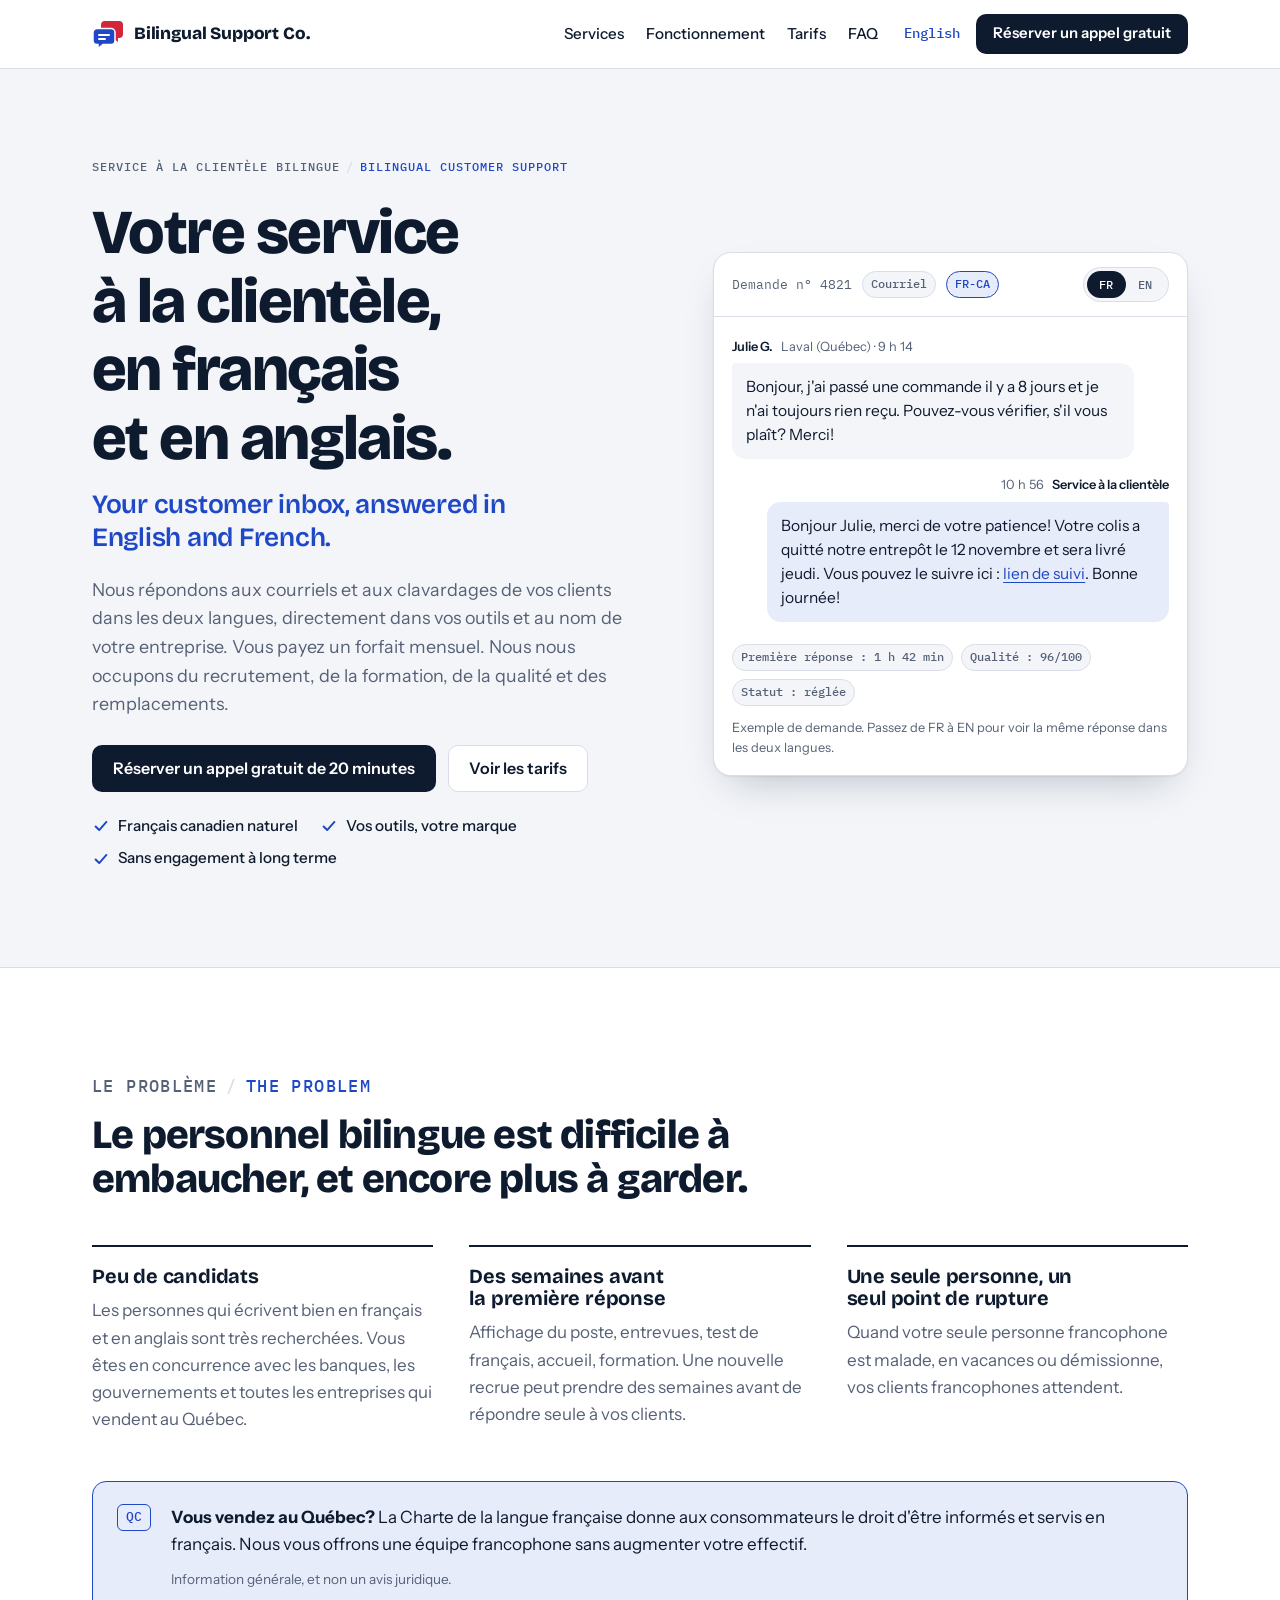
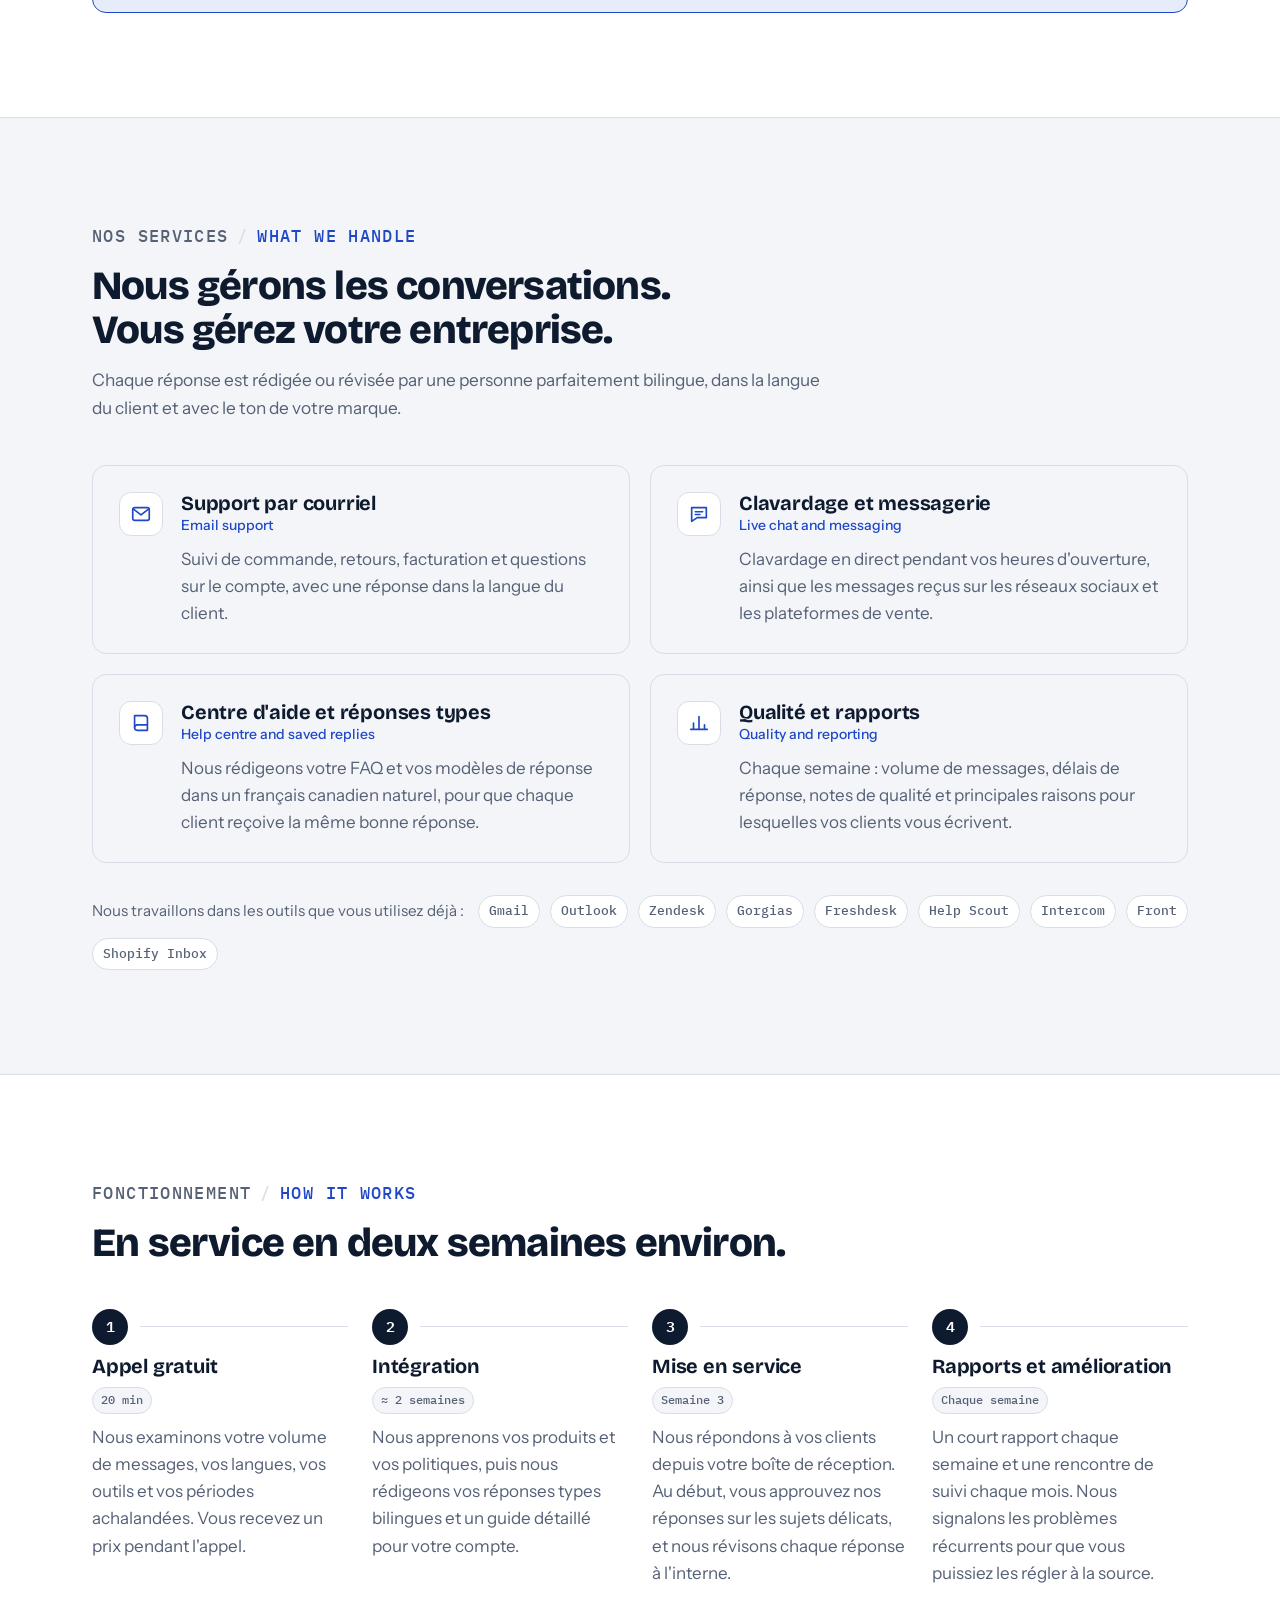
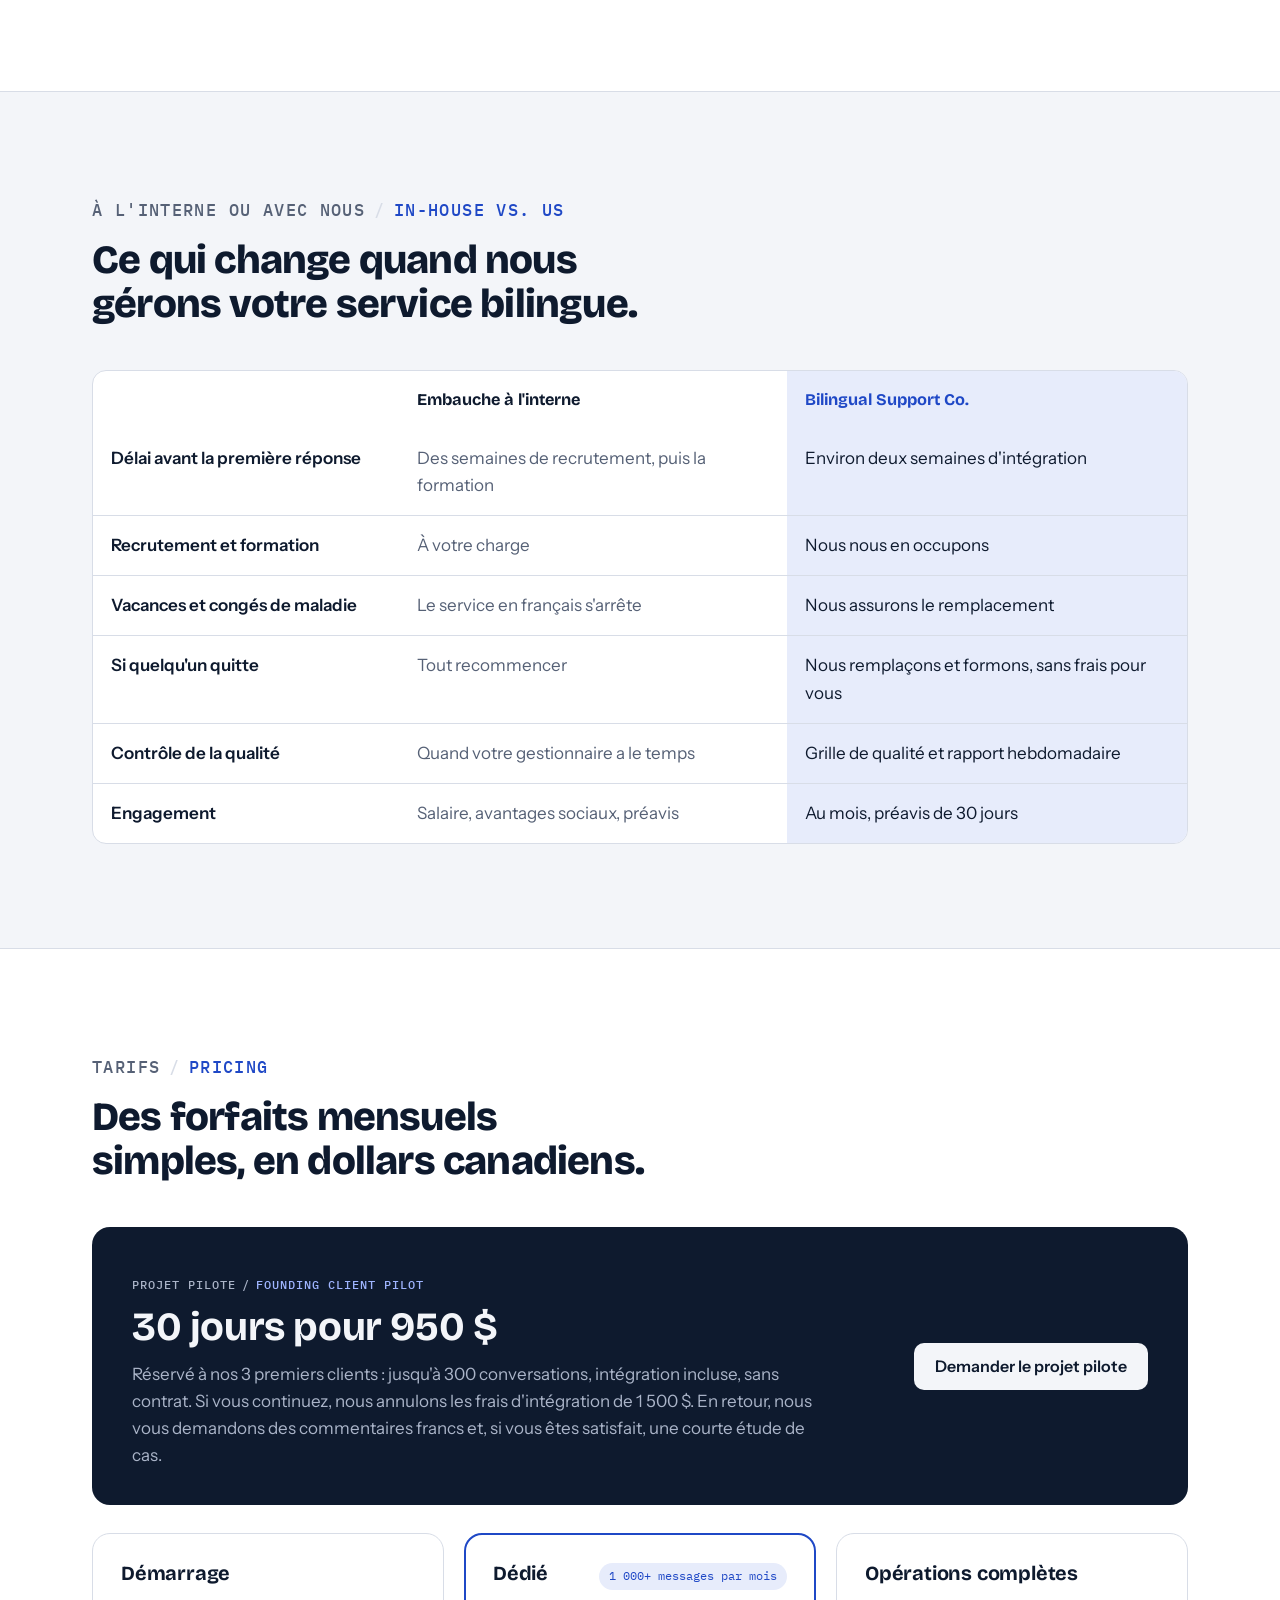
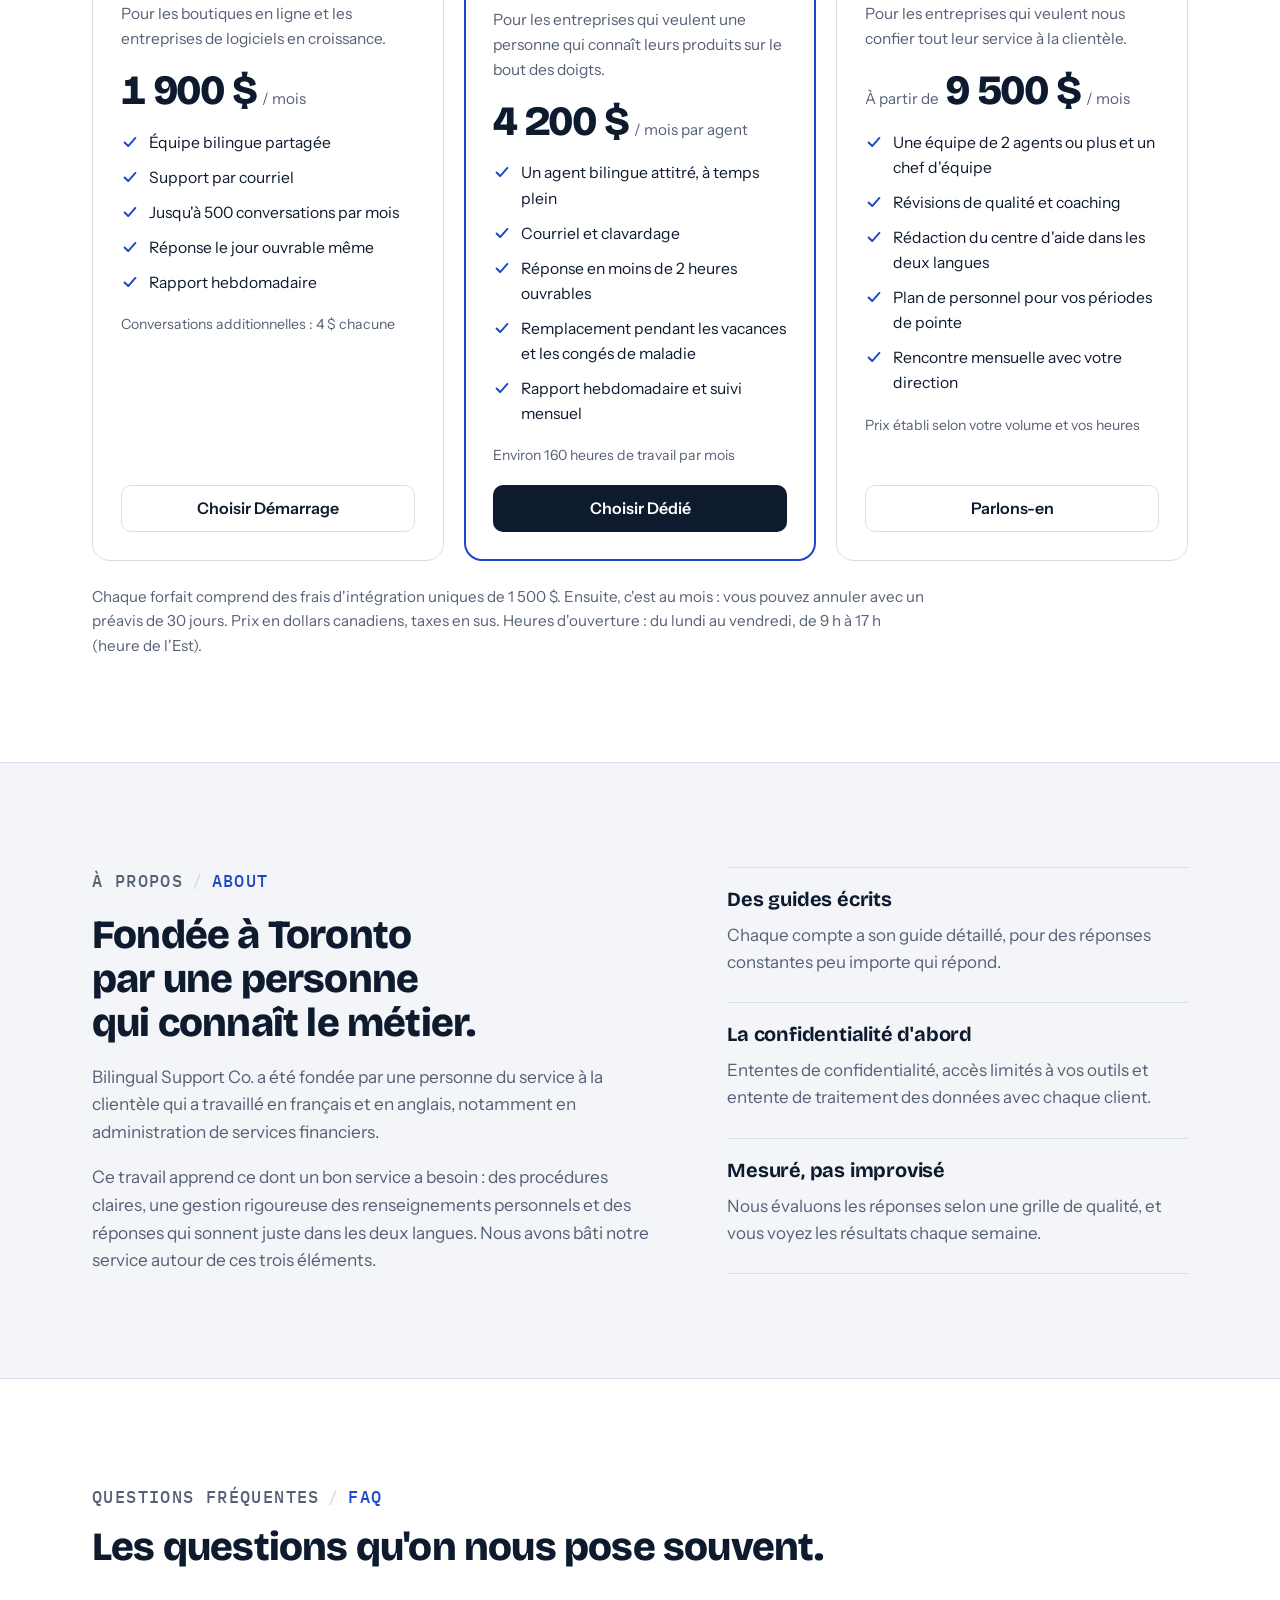
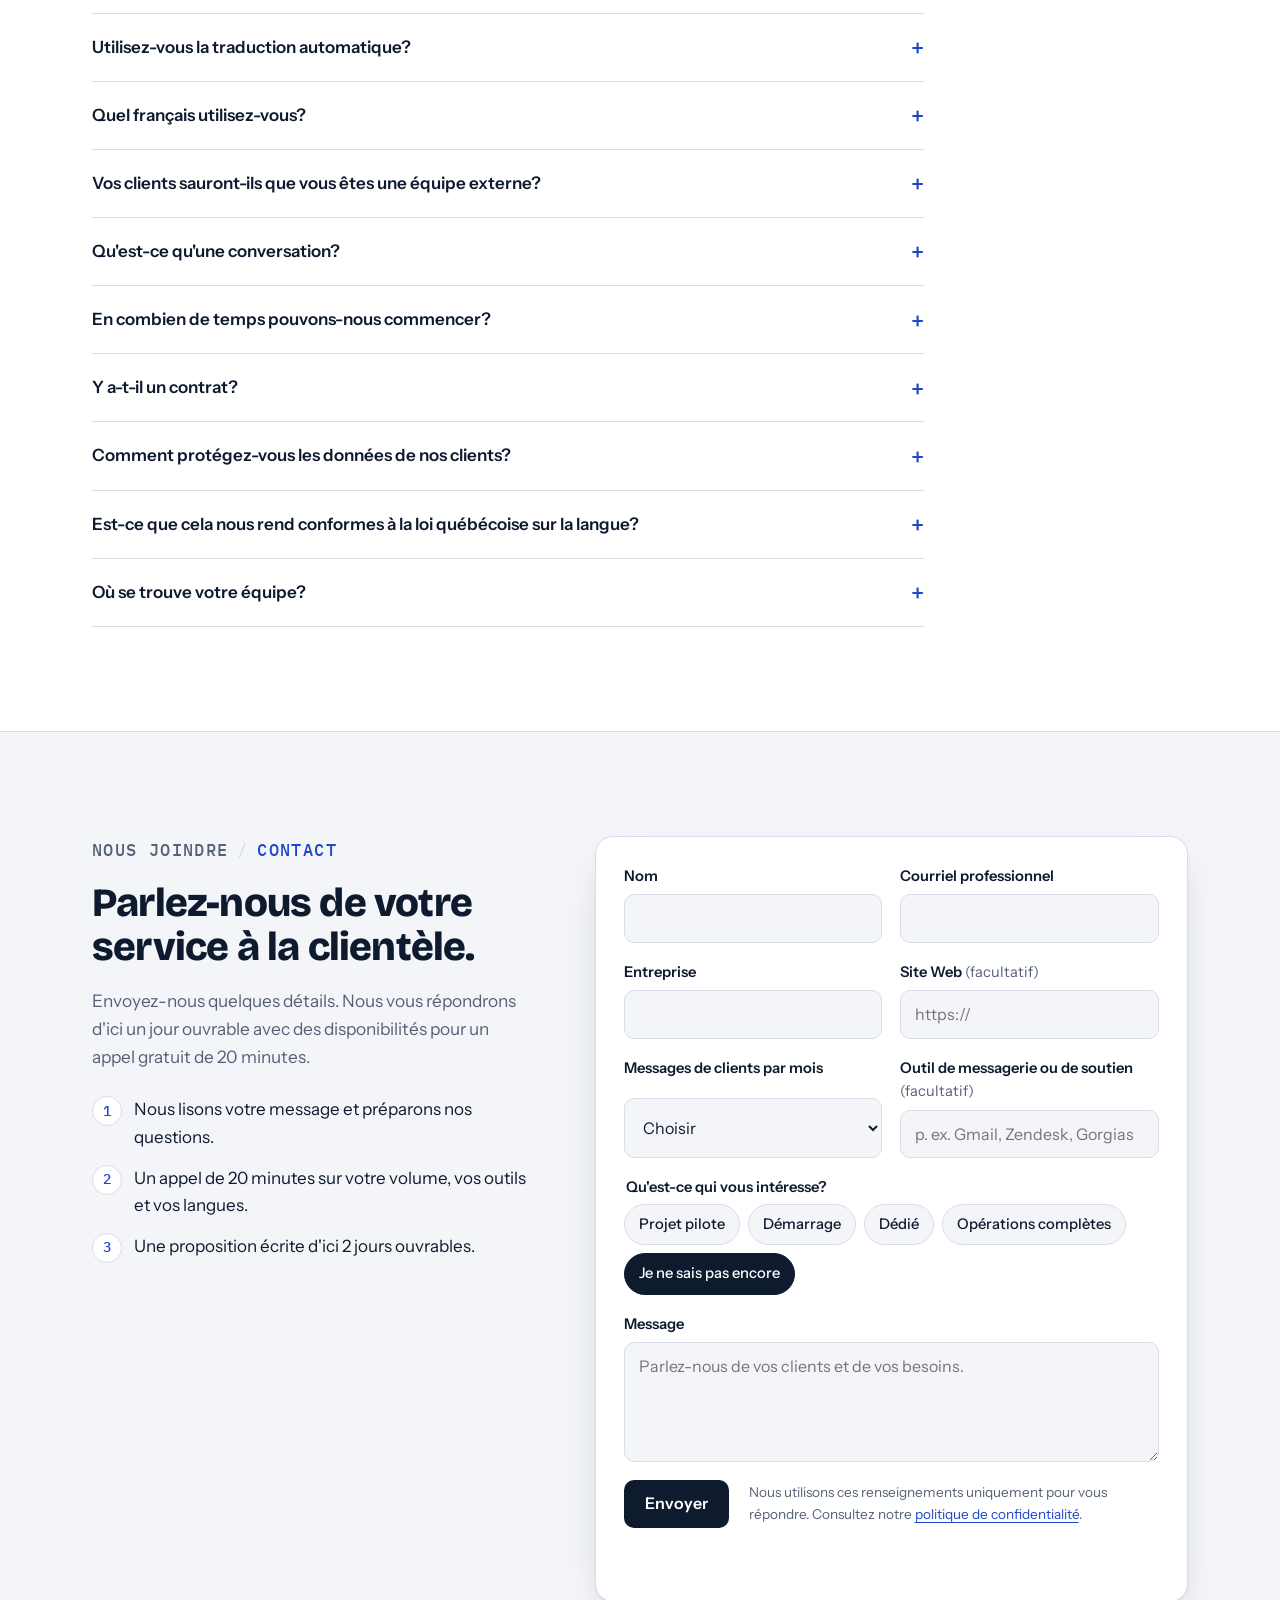
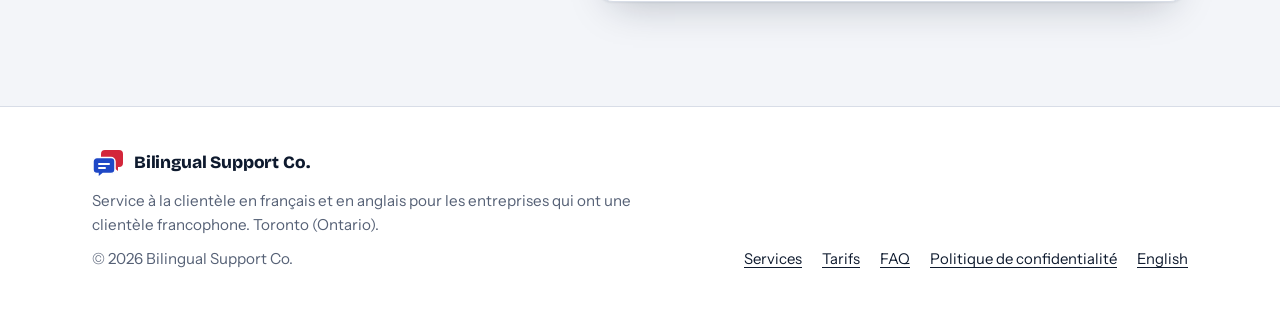
==== fr/index.html @ 99cd38bb "Add bilingual website for Bilingual Support Co. English and French (Canadian) home pages, privacy pa" ====
<!DOCTYPE html>
<html lang="fr-CA">
<head>
<meta charset="utf-8">
<title>Bilingual Support Co. | Service à la clientèle bilingue</title>
<meta name="viewport" content="width=device-width, initial-scale=1, viewport-fit=cover">
<meta name="claude:viewport-fit-sides" content="cover">
<meta name="description" content="Service à la clientèle en français et en anglais pour les entreprises qui ont une clientèle francophone. Nous répondons à vos courriels et à vos clavardages dans les deux langues, pour un forfait mensuel. Établis à Toronto.">
<meta property="og:type" content="website">
<meta property="og:title" content="Bilingual Support Co.">
<meta property="og:description" content="Votre service à la clientèle, en français et en anglais. Un forfait mensuel. Aucun recrutement.">
<meta property="og:locale" content="fr_CA">
<meta property="og:locale:alternate" content="en_CA">
<meta name="theme-color" content="#0e1a2e">
<link rel="icon" href="../assets/favicon.svg" type="image/svg+xml">
<link rel="preconnect" href="https://fonts.googleapis.com">
<link rel="preconnect" href="https://fonts.gstatic.com" crossorigin>
<link rel="stylesheet" href="https://fonts.googleapis.com/css2?family=Bricolage+Grotesque:opsz,wght@12..96,600..800&family=IBM+Plex+Mono:wght@400;500;600&family=Instrument+Sans:wght@400..600&display=swap">
<link rel="stylesheet" href="../assets/styles.css">
</head>
<body>
<a class="skip" href="#main">Aller au contenu</a>

<header class="site-header">
  <div class="wrap">
    <a class="brand" href="index.html" aria-label="Bilingual Support Co., accueil">
      <svg viewBox="0 0 32 32" aria-hidden="true"><path class="mark-back" d="M13 3h14a4 4 0 0 1 4 4v9a4 4 0 0 1-4 4h-1v4l-5-4h-8a4 4 0 0 1-4-4V7a4 4 0 0 1 4-4z"/><path class="mark-front" stroke-width="1.5" d="M5 10.5h14a4 4 0 0 1 4 4v8a4 4 0 0 1-4 4h-8l-5 4v-4H5a4 4 0 0 1-4-4v-8a4 4 0 0 1 4-4z"/><path class="mark-line" fill="none" stroke-width="2" stroke-linecap="round" d="M7 17h10M7 21h6"/></svg>
      <span class="brand-text">Bilingual Support Co.</span>
    </a>
    <nav class="nav" aria-label="Menu principal">
      <a href="#services">Services</a>
      <a href="#fonctionnement">Fonctionnement</a>
      <a href="#tarifs">Tarifs</a>
      <a href="#faq">FAQ</a>
    </nav>
    <div class="header-actions">
      <a class="lang-switch" href="../index.html" hreflang="en-CA" lang="en-CA">English</a>
      <a class="btn btn-primary btn-small" href="#contact"><span class="long">Réserver un appel gratuit</span><span class="short">Réserver un appel</span></a>
    </div>
  </div>
</header>

<main id="main" data-page-lang="fr">

  <!-- Accueil -->
  <section class="hero">
    <div class="wrap">
      <div class="hero-copy">
        <p class="label"><span>Service à la clientèle bilingue</span><span class="alt" lang="en-CA">Bilingual customer support</span></p>
        <h1>Votre service à la clientèle, en français et en anglais.</h1>
        <p class="echo" lang="en-CA">Your customer inbox, answered in English and French.</p>
        <p class="lede">Nous répondons aux courriels et aux clavardages de vos clients dans les deux langues, directement dans vos outils et au nom de votre entreprise. Vous payez un forfait mensuel. Nous nous occupons du recrutement, de la formation, de la qualité et des remplacements.</p>
        <div class="cta-row">
          <a class="btn btn-primary" href="#contact">Réserver un appel gratuit de 20 minutes</a>
          <a class="btn btn-secondary" href="#tarifs">Voir les tarifs</a>
        </div>
        <ul class="checks">
          <li><svg viewBox="0 0 20 20" fill="none" stroke="currentColor" stroke-width="2.2" aria-hidden="true"><path d="M4 10.5l4 4 8-9" stroke-linecap="round" stroke-linejoin="round"/></svg>Français canadien naturel</li>
          <li><svg viewBox="0 0 20 20" fill="none" stroke="currentColor" stroke-width="2.2" aria-hidden="true"><path d="M4 10.5l4 4 8-9" stroke-linecap="round" stroke-linejoin="round"/></svg>Vos outils, votre marque</li>
          <li><svg viewBox="0 0 20 20" fill="none" stroke="currentColor" stroke-width="2.2" aria-hidden="true"><path d="M4 10.5l4 4 8-9" stroke-linecap="round" stroke-linejoin="round"/></svg>Sans engagement à long terme</li>
        </ul>
      </div>

      <div class="ticket" data-ticket>
        <div class="ticket-head">
          <div class="ticket-id"><span>Demande n° 4821</span><span class="chip">Courriel</span><span class="chip chip-lang" data-lang-chip>FR-CA</span></div>
          <div class="seg" role="group" aria-label="Afficher cette conversation en">
            <button type="button" data-show="fr" aria-pressed="true">FR</button>
            <button type="button" data-show="en" aria-pressed="false">EN</button>
          </div>
        </div>

        <div class="pane" data-pane="fr">
          <div class="ticket-body">
            <div class="msg msg-in">
              <div class="msg-meta"><strong>Julie G.</strong><span>Laval (Québec) · 9 h 14</span></div>
              <p class="msg-text">Bonjour, j'ai passé une commande il y a 8 jours et je n'ai toujours rien reçu. Pouvez-vous vérifier, s'il vous plaît? Merci!</p>
            </div>
            <div class="msg msg-out">
              <div class="msg-meta"><span>10 h 56</span><strong>Service à la clientèle</strong></div>
              <p class="msg-text">Bonjour Julie, merci de votre patience! Votre colis a quitté notre entrepôt le 12 novembre et sera livré jeudi. Vous pouvez le suivre ici : <span class="fake-link">lien de suivi</span>. Bonne journée!</p>
            </div>
          </div>
        </div>
        <div class="pane" data-pane="en" lang="en-CA" hidden>
          <div class="ticket-body">
            <div class="msg msg-in">
              <div class="msg-meta"><strong>Julie G.</strong><span>Laval, QC · 9:14 a.m.</span></div>
              <p class="msg-text">Hi, I placed an order 8 days ago and still haven't received anything. Could you check, please? Thanks!</p>
            </div>
            <div class="msg msg-out">
              <div class="msg-meta"><span>10:56 a.m.</span><strong>Customer Service</strong></div>
              <p class="msg-text">Hi Julie, thanks for your patience! Your parcel left our warehouse on November 12 and will be delivered on Thursday. You can track it here: <span class="fake-link">tracking link</span>. Have a great day!</p>
            </div>
          </div>
        </div>

        <div class="ticket-foot">
          <span class="chip">Première réponse : 1 h 42 min</span>
          <span class="chip">Qualité : 96/100</span>
          <span class="chip">Statut : réglée</span>
        </div>
        <p class="ticket-note">Exemple de demande. Passez de FR à EN pour voir la même réponse dans les deux langues.</p>
      </div>
    </div>
  </section>

  <!-- Le problème -->
  <section class="section section-alt" id="probleme">
    <div class="wrap">
      <div class="section-head">
        <p class="label"><span>Le problème</span><span class="alt" lang="en-CA">The problem</span></p>
        <h2>Le personnel bilingue est difficile à embaucher, et encore plus à garder.</h2>
      </div>
      <div class="trio">
        <article>
          <h3>Peu de candidats</h3>
          <p>Les personnes qui écrivent bien en français et en anglais sont très recherchées. Vous êtes en concurrence avec les banques, les gouvernements et toutes les entreprises qui vendent au Québec.</p>
        </article>
        <article>
          <h3>Des semaines avant la première réponse</h3>
          <p>Affichage du poste, entrevues, test de français, accueil, formation. Une nouvelle recrue peut prendre des semaines avant de répondre seule à vos clients.</p>
        </article>
        <article>
          <h3>Une seule personne, un seul point de rupture</h3>
          <p>Quand votre seule personne francophone est malade, en vacances ou démissionne, vos clients francophones attendent.</p>
        </article>
      </div>
      <div class="callout">
        <span class="tag">QC</span>
        <p><strong>Vous vendez au Québec?</strong> La Charte de la langue française donne aux consommateurs le droit d'être informés et servis en français. Nous vous offrons une équipe francophone sans augmenter votre effectif.</p>
        <p class="small">Information générale, et non un avis juridique.</p>
      </div>
    </div>
  </section>

  <!-- Services -->
  <section class="section" id="services">
    <div class="wrap">
      <div class="section-head">
        <p class="label"><span>Nos services</span><span class="alt" lang="en-CA">What we handle</span></p>
        <h2>Nous gérons les conversations. Vous gérez votre entreprise.</h2>
        <p>Chaque réponse est rédigée ou révisée par une personne parfaitement bilingue, dans la langue du client et avec le ton de votre marque.</p>
      </div>
      <div class="services">
        <article class="service">
          <span class="icon"><svg viewBox="0 0 24 24" fill="none" stroke="currentColor" stroke-width="1.8" stroke-linejoin="round" aria-hidden="true"><rect x="3" y="5" width="18" height="14" rx="2"/><path d="M3.5 6.5l8.5 6.5 8.5-6.5"/></svg></span>
          <h3>Support par courriel<span class="alt-name" lang="en-CA">Email support</span></h3>
          <p>Suivi de commande, retours, facturation et questions sur le compte, avec une réponse dans la langue du client.</p>
        </article>
        <article class="service">
          <span class="icon"><svg viewBox="0 0 24 24" fill="none" stroke="currentColor" stroke-width="1.8" stroke-linejoin="round" aria-hidden="true"><path d="M4 5h16v11H10l-6 4z"/><path d="M8 9.5h8M8 12.5h5" stroke-linecap="round"/></svg></span>
          <h3>Clavardage et messagerie<span class="alt-name" lang="en-CA">Live chat and messaging</span></h3>
          <p>Clavardage en direct pendant vos heures d'ouverture, ainsi que les messages reçus sur les réseaux sociaux et les plateformes de vente.</p>
        </article>
        <article class="service">
          <span class="icon"><svg viewBox="0 0 24 24" fill="none" stroke="currentColor" stroke-width="1.8" stroke-linejoin="round" aria-hidden="true"><path d="M5 4h11a3 3 0 0 1 3 3v13H8a3 3 0 0 1-3-3z"/><path d="M5 17a3 3 0 0 1 3-3h11"/></svg></span>
          <h3>Centre d'aide et réponses types<span class="alt-name" lang="en-CA">Help centre and saved replies</span></h3>
          <p>Nous rédigeons votre FAQ et vos modèles de réponse dans un français canadien naturel, pour que chaque client reçoive la même bonne réponse.</p>
        </article>
        <article class="service">
          <span class="icon"><svg viewBox="0 0 24 24" fill="none" stroke="currentColor" stroke-width="1.8" stroke-linecap="round" aria-hidden="true"><path d="M6 19v-7M12 19V5M18 19v-5M3 19h18"/></svg></span>
          <h3>Qualité et rapports<span class="alt-name" lang="en-CA">Quality and reporting</span></h3>
          <p>Chaque semaine : volume de messages, délais de réponse, notes de qualité et principales raisons pour lesquelles vos clients vous écrivent.</p>
        </article>
      </div>
      <div class="tools">
        <span>Nous travaillons dans les outils que vous utilisez déjà :</span>
        <span class="chip">Gmail</span><span class="chip">Outlook</span><span class="chip">Zendesk</span><span class="chip">Gorgias</span><span class="chip">Freshdesk</span><span class="chip">Help Scout</span><span class="chip">Intercom</span><span class="chip">Front</span><span class="chip">Shopify Inbox</span>
      </div>
    </div>
  </section>

  <!-- Fonctionnement -->
  <section class="section section-alt" id="fonctionnement">
    <div class="wrap">
      <div class="section-head">
        <p class="label"><span>Fonctionnement</span><span class="alt" lang="en-CA">How it works</span></p>
        <h2>En service en deux semaines environ.</h2>
      </div>
      <ol class="steps">
        <li>
          <div class="step-top"><span class="step-num" aria-hidden="true"></span><span class="step-rule"></span></div>
          <h3>Appel gratuit</h3>
          <span class="chip">20 min</span>
          <p>Nous examinons votre volume de messages, vos langues, vos outils et vos périodes achalandées. Vous recevez un prix pendant l'appel.</p>
        </li>
        <li>
          <div class="step-top"><span class="step-num" aria-hidden="true"></span><span class="step-rule"></span></div>
          <h3>Intégration</h3>
          <span class="chip">≈ 2 semaines</span>
          <p>Nous apprenons vos produits et vos politiques, puis nous rédigeons vos réponses types bilingues et un guide détaillé pour votre compte.</p>
        </li>
        <li>
          <div class="step-top"><span class="step-num" aria-hidden="true"></span><span class="step-rule"></span></div>
          <h3>Mise en service</h3>
          <span class="chip">Semaine 3</span>
          <p>Nous répondons à vos clients depuis votre boîte de réception. Au début, vous approuvez nos réponses sur les sujets délicats, et nous révisons chaque réponse à l'interne.</p>
        </li>
        <li>
          <div class="step-top"><span class="step-num" aria-hidden="true"></span><span class="step-rule"></span></div>
          <h3>Rapports et amélioration</h3>
          <span class="chip">Chaque semaine</span>
          <p>Un court rapport chaque semaine et une rencontre de suivi chaque mois. Nous signalons les problèmes récurrents pour que vous puissiez les régler à la source.</p>
        </li>
      </ol>
    </div>
  </section>

  <!-- Comparaison -->
  <section class="section" id="comparaison">
    <div class="wrap">
      <div class="section-head">
        <p class="label"><span>À l'interne ou avec nous</span><span class="alt" lang="en-CA">In-house vs. us</span></p>
        <h2>Ce qui change quand nous gérons votre service bilingue.</h2>
      </div>
      <div class="table-scroll">
        <table class="compare">
          <thead>
            <tr><td></td><th scope="col">Embauche à l'interne</th><th scope="col" class="us">Bilingual Support Co.</th></tr>
          </thead>
          <tbody>
            <tr><th scope="row">Délai avant la première réponse</th><td>Des semaines de recrutement, puis la formation</td><td class="us">Environ deux semaines d'intégration</td></tr>
            <tr><th scope="row">Recrutement et formation</th><td>À votre charge</td><td class="us">Nous nous en occupons</td></tr>
            <tr><th scope="row">Vacances et congés de maladie</th><td>Le service en français s'arrête</td><td class="us">Nous assurons le remplacement</td></tr>
            <tr><th scope="row">Si quelqu'un quitte</th><td>Tout recommencer</td><td class="us">Nous remplaçons et formons, sans frais pour vous</td></tr>
            <tr><th scope="row">Contrôle de la qualité</th><td>Quand votre gestionnaire a le temps</td><td class="us">Grille de qualité et rapport hebdomadaire</td></tr>
            <tr><th scope="row">Engagement</th><td>Salaire, avantages sociaux, préavis</td><td class="us">Au mois, préavis de 30 jours</td></tr>
          </tbody>
        </table>
      </div>
    </div>
  </section>

  <!-- Tarifs -->
  <section class="section section-alt" id="tarifs">
    <div class="wrap">
      <div class="section-head">
        <p class="label"><span>Tarifs</span><span class="alt" lang="en-CA">Pricing</span></p>
        <h2>Des forfaits mensuels simples, en dollars canadiens.</h2>
      </div>

      <div class="pilot">
        <div>
          <p class="label"><span>Projet pilote</span><span class="alt" lang="en-CA">Founding client pilot</span></p>
          <h3>30 jours pour 950&nbsp;$</h3>
          <p>Réservé à nos 3 premiers clients : jusqu'à 300 conversations, intégration incluse, sans contrat. Si vous continuez, nous annulons les frais d'intégration de 1&nbsp;500&nbsp;$. En retour, nous vous demandons des commentaires francs et, si vous êtes satisfait, une courte étude de cas.</p>
        </div>
        <a class="btn" href="#contact" data-pick="pilot">Demander le projet pilote</a>
      </div>

      <div class="plans">
        <article class="plan">
          <div class="plan-name"><h3>Démarrage</h3></div>
          <p class="plan-fit">Pour les boutiques en ligne et les entreprises de logiciels en croissance.</p>
          <div class="price"><span class="amount">1&nbsp;900&nbsp;$</span><span class="unit">/ mois</span></div>
          <ul>
            <li><svg viewBox="0 0 20 20" fill="none" stroke="currentColor" stroke-width="2.2" aria-hidden="true"><path d="M4 10.5l4 4 8-9" stroke-linecap="round" stroke-linejoin="round"/></svg><span>Équipe bilingue partagée</span></li>
            <li><svg viewBox="0 0 20 20" fill="none" stroke="currentColor" stroke-width="2.2" aria-hidden="true"><path d="M4 10.5l4 4 8-9" stroke-linecap="round" stroke-linejoin="round"/></svg><span>Support par courriel</span></li>
            <li><svg viewBox="0 0 20 20" fill="none" stroke="currentColor" stroke-width="2.2" aria-hidden="true"><path d="M4 10.5l4 4 8-9" stroke-linecap="round" stroke-linejoin="round"/></svg><span>Jusqu'à 500 conversations par mois</span></li>
            <li><svg viewBox="0 0 20 20" fill="none" stroke="currentColor" stroke-width="2.2" aria-hidden="true"><path d="M4 10.5l4 4 8-9" stroke-linecap="round" stroke-linejoin="round"/></svg><span>Réponse le jour ouvrable même</span></li>
            <li><svg viewBox="0 0 20 20" fill="none" stroke="currentColor" stroke-width="2.2" aria-hidden="true"><path d="M4 10.5l4 4 8-9" stroke-linecap="round" stroke-linejoin="round"/></svg><span>Rapport hebdomadaire</span></li>
          </ul>
          <p class="extra">Conversations additionnelles : 4&nbsp;$ chacune</p>
          <a class="btn btn-secondary" href="#contact" data-pick="starter">Choisir Démarrage</a>
        </article>

        <article class="plan plan-featured">
          <div class="plan-name"><h3>Dédié</h3><span class="plan-tag">1&nbsp;000+ messages par mois</span></div>
          <p class="plan-fit">Pour les entreprises qui veulent une personne qui connaît leurs produits sur le bout des doigts.</p>
          <div class="price"><span class="amount">4&nbsp;200&nbsp;$</span><span class="unit">/ mois par agent</span></div>
          <ul>
            <li><svg viewBox="0 0 20 20" fill="none" stroke="currentColor" stroke-width="2.2" aria-hidden="true"><path d="M4 10.5l4 4 8-9" stroke-linecap="round" stroke-linejoin="round"/></svg><span>Un agent bilingue attitré, à temps plein</span></li>
            <li><svg viewBox="0 0 20 20" fill="none" stroke="currentColor" stroke-width="2.2" aria-hidden="true"><path d="M4 10.5l4 4 8-9" stroke-linecap="round" stroke-linejoin="round"/></svg><span>Courriel et clavardage</span></li>
            <li><svg viewBox="0 0 20 20" fill="none" stroke="currentColor" stroke-width="2.2" aria-hidden="true"><path d="M4 10.5l4 4 8-9" stroke-linecap="round" stroke-linejoin="round"/></svg><span>Réponse en moins de 2 heures ouvrables</span></li>
            <li><svg viewBox="0 0 20 20" fill="none" stroke="currentColor" stroke-width="2.2" aria-hidden="true"><path d="M4 10.5l4 4 8-9" stroke-linecap="round" stroke-linejoin="round"/></svg><span>Remplacement pendant les vacances et les congés de maladie</span></li>
            <li><svg viewBox="0 0 20 20" fill="none" stroke="currentColor" stroke-width="2.2" aria-hidden="true"><path d="M4 10.5l4 4 8-9" stroke-linecap="round" stroke-linejoin="round"/></svg><span>Rapport hebdomadaire et suivi mensuel</span></li>
          </ul>
          <p class="extra">Environ 160 heures de travail par mois</p>
          <a class="btn btn-primary" href="#contact" data-pick="dedicated">Choisir Dédié</a>
        </article>

        <article class="plan">
          <div class="plan-name"><h3>Opérations complètes</h3></div>
          <p class="plan-fit">Pour les entreprises qui veulent nous confier tout leur service à la clientèle.</p>
          <div class="price"><span class="from">À partir de</span><span class="amount">9&nbsp;500&nbsp;$</span><span class="unit">/ mois</span></div>
          <ul>
            <li><svg viewBox="0 0 20 20" fill="none" stroke="currentColor" stroke-width="2.2" aria-hidden="true"><path d="M4 10.5l4 4 8-9" stroke-linecap="round" stroke-linejoin="round"/></svg><span>Une équipe de 2 agents ou plus et un chef d'équipe</span></li>
            <li><svg viewBox="0 0 20 20" fill="none" stroke="currentColor" stroke-width="2.2" aria-hidden="true"><path d="M4 10.5l4 4 8-9" stroke-linecap="round" stroke-linejoin="round"/></svg><span>Révisions de qualité et coaching</span></li>
            <li><svg viewBox="0 0 20 20" fill="none" stroke="currentColor" stroke-width="2.2" aria-hidden="true"><path d="M4 10.5l4 4 8-9" stroke-linecap="round" stroke-linejoin="round"/></svg><span>Rédaction du centre d'aide dans les deux langues</span></li>
            <li><svg viewBox="0 0 20 20" fill="none" stroke="currentColor" stroke-width="2.2" aria-hidden="true"><path d="M4 10.5l4 4 8-9" stroke-linecap="round" stroke-linejoin="round"/></svg><span>Plan de personnel pour vos périodes de pointe</span></li>
            <li><svg viewBox="0 0 20 20" fill="none" stroke="currentColor" stroke-width="2.2" aria-hidden="true"><path d="M4 10.5l4 4 8-9" stroke-linecap="round" stroke-linejoin="round"/></svg><span>Rencontre mensuelle avec votre direction</span></li>
          </ul>
          <p class="extra">Prix établi selon votre volume et vos heures</p>
          <a class="btn btn-secondary" href="#contact" data-pick="full">Parlons-en</a>
        </article>
      </div>

      <p class="price-notes">Chaque forfait comprend des frais d'intégration uniques de 1&nbsp;500&nbsp;$. Ensuite, c'est au mois : vous pouvez annuler avec un préavis de 30 jours. Prix en dollars canadiens, taxes en sus. Heures d'ouverture : du lundi au vendredi, de 9 h à 17 h (heure de l'Est).</p>
    </div>
  </section>

  <!-- À propos -->
  <section class="section" id="a-propos">
    <div class="wrap about">
      <div class="about-copy">
        <p class="label"><span>À propos</span><span class="alt" lang="en-CA">About</span></p>
        <h2>Fondée à Toronto par une personne qui connaît le métier.</h2>
        <!-- Ajouter ici le nom, la photo et le lien LinkedIn de la fondatrice ou du fondateur. -->
        <p>Bilingual Support Co. a été fondée par une personne du service à la clientèle qui a travaillé en français et en anglais, notamment en administration de services financiers.</p>
        <p>Ce travail apprend ce dont un bon service a besoin : des procédures claires, une gestion rigoureuse des renseignements personnels et des réponses qui sonnent juste dans les deux langues. Nous avons bâti notre service autour de ces trois éléments.</p>
      </div>
      <ul class="principles">
        <li>
          <h3>Des guides écrits</h3>
          <p>Chaque compte a son guide détaillé, pour des réponses constantes peu importe qui répond.</p>
        </li>
        <li>
          <h3>La confidentialité d'abord</h3>
          <p>Ententes de confidentialité, accès limités à vos outils et entente de traitement des données avec chaque client.</p>
        </li>
        <li>
          <h3>Mesuré, pas improvisé</h3>
          <p>Nous évaluons les réponses selon une grille de qualité, et vous voyez les résultats chaque semaine.</p>
        </li>
      </ul>
    </div>
  </section>

  <!-- FAQ -->
  <section class="section section-alt" id="faq">
    <div class="wrap">
      <div class="section-head">
        <p class="label"><span>Questions fréquentes</span><span class="alt" lang="en-CA">FAQ</span></p>
        <h2>Les questions qu'on nous pose souvent.</h2>
      </div>
      <div class="faq">
        <details>
          <summary>Utilisez-vous la traduction automatique?</summary>
          <p>Nous pouvons utiliser des logiciels pour travailler plus vite, mais une personne bilingue rédige ou révise chaque réponse avant l'envoi. Vos clients reçoivent un français naturel, et non une traduction mot à mot.</p>
        </details>
        <details>
          <summary>Quel français utilisez-vous?</summary>
          <p>Le français canadien par défaut, celui qu'attendent vos clients du Québec, du Nouveau-Brunswick et de l'Ontario. Nous pouvons nous adapter à une clientèle de France ou d'ailleurs sur demande.</p>
        </details>
        <details>
          <summary>Vos clients sauront-ils que vous êtes une équipe externe?</summary>
          <p>Non. Nous répondons au nom de votre entreprise, avec votre signature et votre ton.</p>
        </details>
        <details>
          <summary>Qu'est-ce qu'une conversation?</summary>
          <p>Une demande d'un client, y compris toutes les réponses jusqu'à ce qu'elle soit réglée.</p>
        </details>
        <details>
          <summary>En combien de temps pouvons-nous commencer?</summary>
          <p>Vous pouvez être en service environ deux semaines après la signature. L'intégration couvre vos produits, vos politiques et vos réponses types.</p>
        </details>
        <details>
          <summary>Y a-t-il un contrat?</summary>
          <p>Nos forfaits sont au mois, et vous pouvez annuler avec un préavis de 30 jours. Le projet pilote n'a aucun contrat.</p>
        </details>
        <details>
          <summary>Comment protégez-vous les données de nos clients?</summary>
          <p>Chaque membre de notre équipe signe une entente de confidentialité. Nous n'utilisons que les accès nécessaires dans vos outils, et nous signons avec vous une entente de traitement des données. Nous respectons les lois canadiennes sur la protection des renseignements personnels, dont la LPRPDE et la Loi 25 du Québec.</p>
        </details>
        <details>
          <summary>Est-ce que cela nous rend conformes à la loi québécoise sur la langue?</summary>
          <p>Nous assurons votre service à la clientèle en français, ce qui représente une grande partie du service en français aux clients québécois. Pour un avis sur vos obligations juridiques précises, consultez un avocat.</p>
        </details>
        <details>
          <summary>Où se trouve votre équipe?</summary>
          <p>Nous sommes établis à Toronto et travaillons à distance. Chaque agent réussit un test écrit en français et en anglais avant de travailler sur votre compte.</p>
        </details>
      </div>
    </div>
  </section>

  <!-- Nous joindre -->
  <section class="section" id="contact">
    <div class="wrap contact">
      <div class="contact-copy">
        <p class="label"><span>Nous joindre</span><span class="alt" lang="en-CA">Contact</span></p>
        <h2>Parlez-nous de votre service à la clientèle.</h2>
        <p>Envoyez-nous quelques détails. Nous vous répondrons d'ici un jour ouvrable avec des disponibilités pour un appel gratuit de 20 minutes.</p>
        <ol class="next">
          <li>Nous lisons votre message et préparons nos questions.</li>
          <li>Un appel de 20 minutes sur votre volume, vos outils et vos langues.</li>
          <li>Une proposition écrite d'ici 2 jours ouvrables.</li>
        </ol>
        <p class="email-line" data-email-line hidden>Vous préférez le courriel? Écrivez-nous à <a data-email href="#"></a>.</p>
      </div>

      <form class="form" data-contact-form novalidate>
        <div class="form-row">
          <div class="field">
            <label for="c-name">Nom</label>
            <input id="c-name" name="name" type="text" autocomplete="name" required>
          </div>
          <div class="field">
            <label for="c-email">Courriel professionnel</label>
            <input id="c-email" name="email" type="email" autocomplete="email" required>
          </div>
        </div>
        <div class="form-row">
          <div class="field">
            <label for="c-company">Entreprise</label>
            <input id="c-company" name="company" type="text" autocomplete="organization" required>
          </div>
          <div class="field">
            <label for="c-website">Site Web <span class="opt">(facultatif)</span></label>
            <input id="c-website" name="website" type="url" inputmode="url" placeholder="https://">
          </div>
        </div>
        <div class="form-row">
          <div class="field">
            <label for="c-volume">Messages de clients par mois</label>
            <select id="c-volume" name="volume" required>
              <option value="">Choisir</option>
              <option>Moins de 300</option>
              <option>300 à 1 000</option>
              <option>1 000 à 3 000</option>
              <option>Plus de 3 000</option>
              <option>Je ne sais pas</option>
            </select>
          </div>
          <div class="field">
            <label for="c-tool">Outil de messagerie ou de soutien <span class="opt">(facultatif)</span></label>
            <input id="c-tool" name="tool" type="text" placeholder="p. ex. Gmail, Zendesk, Gorgias">
          </div>
        </div>
        <fieldset class="field">
          <legend>Qu'est-ce qui vous intéresse?</legend>
          <div class="pills">
            <label><input type="radio" id="c-int-pilot" name="interest" value="pilot"><span>Projet pilote</span></label>
            <label><input type="radio" id="c-int-starter" name="interest" value="starter"><span>Démarrage</span></label>
            <label><input type="radio" id="c-int-dedicated" name="interest" value="dedicated"><span>Dédié</span></label>
            <label><input type="radio" id="c-int-full" name="interest" value="full"><span>Opérations complètes</span></label>
            <label><input type="radio" id="c-int-unsure" name="interest" value="unsure" checked><span>Je ne sais pas encore</span></label>
          </div>
        </fieldset>
        <div class="field">
          <label for="c-message">Message</label>
          <textarea id="c-message" name="message" placeholder="Parlez-nous de vos clients et de vos besoins."></textarea>
        </div>
        <div class="form-foot">
          <button class="btn btn-primary" type="submit">Envoyer</button>
          <p class="small">Nous utilisons ces renseignements uniquement pour vous répondre. Consultez notre <a href="confidentialite.html">politique de confidentialité</a>.</p>
        </div>
        <p class="form-status" data-form-status role="status" aria-live="polite"></p>
      </form>
    </div>
  </section>
</main>

<footer class="site-footer">
  <div class="wrap">
    <div class="foot-copy">
      <a class="brand" href="index.html">
        <svg viewBox="0 0 32 32" aria-hidden="true"><path class="mark-back" d="M13 3h14a4 4 0 0 1 4 4v9a4 4 0 0 1-4 4h-1v4l-5-4h-8a4 4 0 0 1-4-4V7a4 4 0 0 1 4-4z"/><path class="mark-front" stroke-width="1.5" d="M5 10.5h14a4 4 0 0 1 4 4v8a4 4 0 0 1-4 4h-8l-5 4v-4H5a4 4 0 0 1-4-4v-8a4 4 0 0 1 4-4z"/><path class="mark-line" fill="none" stroke-width="2" stroke-linecap="round" d="M7 17h10M7 21h6"/></svg>
        <span class="brand-text">Bilingual Support Co.</span>
      </a>
      <p>Service à la clientèle en français et en anglais pour les entreprises qui ont une clientèle francophone. Toronto (Ontario).</p>
      <p class="copyright">© <span data-year>2026</span> Bilingual Support Co.</p>
    </div>
    <nav class="foot-links" aria-label="Pied de page">
      <a href="#services">Services</a>
      <a href="#tarifs">Tarifs</a>
      <a href="#faq">FAQ</a>
      <a href="confidentialite.html">Politique de confidentialité</a>
      <a href="../index.html" hreflang="en-CA" lang="en-CA">English</a>
    </nav>
  </div>
</footer>

<script src="../assets/site.js" defer></script>
</body>
</html>
---- assets/styles.css ----
/* Bilingual Support Co. — site styles
   Layout: left-aligned editorial grid. Every section opens with a bilingual
   label ("Pricing / Tarifs"), borrowed from Canadian bilingual packaging.
   The hero pairs the headline with a live inbox ticket you can flip FR/EN. */

:root {
  --paper: #f3f5f9;
  --surface: #ffffff;
  --ink: #0e1a2e;
  --muted: #566176;
  --line: #d8dde7;
  --blue: #1f48c6;        /* the French voice, links, focus */
  --blue-soft: #e7ecfb;
  --red: #d3263a;         /* the English voice, logo only */
  --on-ink: #ffffff;
  --band: #0e1a2e;
  --band-fg: #f3f5f9;
  --band-muted: #aab4c8;
  --band-accent: #9fb5ff;
  --shadow: 0 1px 2px rgb(14 26 46 / 0.06), 0 18px 40px -18px rgb(14 26 46 / 0.28);

  --font-display: "Bricolage Grotesque", "Helvetica Neue", Arial, sans-serif;
  --font-body: "Instrument Sans", "Helvetica Neue", Arial, sans-serif;
  --font-mono: "IBM Plex Mono", ui-monospace, "SFMono-Regular", Menlo, monospace;

  --step--1: 0.875rem;
  --step-0: 1.0625rem;
  --step-1: 1.25rem;
  --step-2: clamp(1.3rem, 1.1rem + 0.9vw, 1.65rem);
  --step-3: clamp(1.75rem, 1.35rem + 1.8vw, 2.5rem);
  --step-4: clamp(2.35rem, 1.6rem + 3.4vw, 3.9rem);

  --radius: 14px;
  color-scheme: light;
}

@media (prefers-color-scheme: dark) {
  :root:not([data-theme="light"]) {
    --paper: #0b1220;
    --surface: #121b2d;
    --ink: #e8edf5;
    --muted: #9ba6b9;
    --line: #26314a;
    --blue: #8ea8ff;
    --blue-soft: #18244a;
    --red: #ff6f7f;
    --on-ink: #0b1220;
    --band: #16213a;
    --band-fg: #e8edf5;
    --band-muted: #9ba6b9;
    --band-accent: #a9bcff;
    --shadow: 0 1px 2px rgb(0 0 0 / 0.3), 0 18px 40px -18px rgb(0 0 0 / 0.6);
    color-scheme: dark;
  }
}

:root[data-theme="dark"] {
  --paper: #0b1220;
  --surface: #121b2d;
  --ink: #e8edf5;
  --muted: #9ba6b9;
  --line: #26314a;
  --blue: #8ea8ff;
  --blue-soft: #18244a;
  --red: #ff6f7f;
  --on-ink: #0b1220;
  --band: #16213a;
  --band-fg: #e8edf5;
  --band-muted: #9ba6b9;
  --band-accent: #a9bcff;
  --shadow: 0 1px 2px rgb(0 0 0 / 0.3), 0 18px 40px -18px rgb(0 0 0 / 0.6);
  color-scheme: dark;
}

/* ---------- Base ---------- */

*, *::before, *::after { box-sizing: border-box; }
[hidden] { display: none !important; }

html { -webkit-text-size-adjust: 100%; scroll-behavior: smooth; scroll-padding-top: 84px; }

body {
  margin: 0;
  background: var(--paper);
  color: var(--ink);
  font-family: var(--font-body);
  font-size: var(--step-0);
  line-height: 1.6;
  -webkit-font-smoothing: antialiased;
}

/* Paints the phone's status-bar band in the header colour */
body::before {
  content: "";
  position: fixed;
  inset: 0 0 auto;
  height: env(safe-area-inset-top, 0px);
  z-index: 60;
  background: var(--surface);
}

img, svg { max-width: 100%; }

h1, h2, h3 { font-family: var(--font-display); line-height: 1.1; margin: 0; text-wrap: balance; }
h1 { font-size: var(--step-4); font-weight: 800; letter-spacing: -0.025em; }
h2 { font-size: var(--step-3); font-weight: 800; letter-spacing: -0.02em; }
h3 { font-size: var(--step-1); font-weight: 700; letter-spacing: -0.01em; }
p { margin: 0; }

a { color: var(--blue); text-underline-offset: 3px; }
a:hover { text-decoration-thickness: 2px; }

:focus-visible { outline: 3px solid var(--blue); outline-offset: 3px; border-radius: 4px; }

.wrap {
  width: 100%;
  max-width: 1160px;
  margin-inline: auto;
  padding-left: max(16px, env(safe-area-inset-left, 0px));
  padding-right: max(16px, env(safe-area-inset-right, 0px));
}
@media (min-width: 720px) {
  .wrap {
    padding-left: max(32px, env(safe-area-inset-left, 0px));
    padding-right: max(32px, env(safe-area-inset-right, 0px));
  }
}

.skip {
  position: absolute;
  left: 16px;
  top: -100px;
  z-index: 100;
  background: var(--ink);
  color: var(--on-ink);
  padding: 10px 14px;
  border-radius: 8px;
}
.skip:focus { top: calc(env(safe-area-inset-top, 0px) + 12px); }

/* ---------- Bilingual label (the signature detail) ---------- */

.label {
  display: flex;
  flex-wrap: wrap;
  align-items: baseline;
  gap: 0 0.5em;
  font-family: var(--font-mono);
  font-size: 0.78rem;
  font-weight: 500;
  letter-spacing: 0.08em;
  text-transform: uppercase;
  color: var(--muted);
}
.label .alt { color: var(--blue); }
.label .alt::before { content: "/"; color: var(--line); margin-right: 0.5em; }

.alt-name {
  display: block;
  font-family: var(--font-body);
  font-size: var(--step--1);
  font-weight: 500;
  color: var(--blue);
  letter-spacing: 0;
  margin-top: 4px;
}

/* ---------- Header ---------- */

.site-header {
  position: sticky;
  top: env(safe-area-inset-top, 0px);
  z-index: 50;
  background: var(--surface);
  border-bottom: 1px solid var(--line);
}
.site-header .wrap {
  display: flex;
  align-items: center;
  gap: 24px;
  min-height: 68px;
}

.brand {
  display: inline-flex;
  align-items: center;
  gap: 10px;
  color: var(--ink);
  text-decoration: none;
  font-family: var(--font-display);
  font-weight: 800;
  font-size: 1.08rem;
  letter-spacing: -0.01em;
  white-space: nowrap;
}
.brand svg { width: 32px; height: 32px; flex: none; }
.brand .mark-back { fill: var(--red); }
.brand .mark-front { fill: var(--blue); stroke: var(--surface); }
.brand .mark-line { stroke: var(--surface); }

.nav { display: flex; gap: 22px; margin-left: auto; }
.nav a { color: var(--ink); text-decoration: none; font-size: 0.95rem; font-weight: 500; }
.nav a:hover { color: var(--blue); }

.header-actions { display: flex; align-items: center; gap: 14px; }
.lang-switch {
  font-family: var(--font-mono);
  font-size: 0.85rem;
  font-weight: 500;
  color: var(--blue);
  text-decoration: none;
  padding: 6px 2px;
}
.lang-switch:hover { text-decoration: underline; }

@media (max-width: 900px) {
  .nav { display: none; }
  .header-actions { margin-left: auto; }
}
@media (max-width: 560px) {
  .header-actions .btn { display: none; }
}
@media (max-width: 760px) {
  .header-actions .btn .long { display: none; }
}
@media (min-width: 761px) {
  .header-actions .btn .short { display: none; }
}

/* ---------- Buttons ---------- */

.btn {
  display: inline-flex;
  align-items: center;
  justify-content: center;
  gap: 8px;
  padding: 13px 20px;
  border-radius: 10px;
  border: 1px solid transparent;
  font: 600 1rem/1.2 var(--font-body);
  text-decoration: none;
  cursor: pointer;
  transition: transform 0.15s ease, background-color 0.15s ease, border-color 0.15s ease;
}
.btn:active { transform: translateY(1px); }
.btn-primary { background: var(--ink); color: var(--on-ink); }
.btn-primary:hover { background: var(--blue); color: var(--on-ink); text-decoration: none; }
.btn-secondary { background: var(--surface); color: var(--ink); border-color: var(--line); }
.btn-secondary:hover { border-color: var(--ink); text-decoration: none; }
.btn-small { padding: 10px 16px; font-size: 0.93rem; }

/* ---------- Hero ---------- */

.hero { padding-block: 64px 72px; }
.hero .wrap {
  display: grid;
  gap: 48px;
  align-items: center;
}
@media (min-width: 960px) {
  .hero { padding-block: 88px 96px; }
  .hero .wrap { grid-template-columns: minmax(0, 1.08fr) minmax(0, 0.92fr); gap: 64px; }
}
.hero-copy { display: grid; gap: 22px; min-width: 0; }
.hero h1 { max-width: 13ch; }
.echo {
  font-family: var(--font-display);
  font-size: var(--step-2);
  font-weight: 600;
  color: var(--blue);
  line-height: 1.25;
  letter-spacing: -0.01em;
  max-width: 26ch;
  margin-top: -8px;
}
.lede { color: var(--muted); font-size: 1.12rem; max-width: 36em; }
.cta-row { display: flex; flex-wrap: wrap; gap: 12px; padding-top: 4px; }

.checks {
  display: flex;
  flex-wrap: wrap;
  gap: 8px 22px;
  list-style: none;
  padding: 0;
  margin: 0;
  font-size: 0.95rem;
  font-weight: 500;
}
.checks li { display: inline-flex; align-items: center; gap: 8px; }
.checks svg { width: 18px; height: 18px; color: var(--blue); flex: none; }

/* ---------- Ticket (hero demo) ---------- */

.ticket {
  background: var(--surface);
  border: 1px solid var(--line);
  border-radius: 18px;
  box-shadow: var(--shadow);
  overflow: hidden;
  min-width: 0;
}
.ticket-head {
  display: flex;
  align-items: center;
  justify-content: space-between;
  gap: 12px;
  padding: 14px 18px;
  border-bottom: 1px solid var(--line);
  flex-wrap: wrap;
}
.ticket-id { display: flex; align-items: center; gap: 10px; font-family: var(--font-mono); font-size: 0.82rem; color: var(--muted); }
.chip {
  display: inline-flex;
  align-items: center;
  gap: 6px;
  font-family: var(--font-mono);
  font-size: 0.74rem;
  font-weight: 500;
  padding: 3px 8px;
  border-radius: 999px;
  border: 1px solid var(--line);
  color: var(--muted);
  background: var(--paper);
  white-space: nowrap;
}
.chip-lang { color: var(--blue); border-color: var(--blue); background: var(--blue-soft); }

.seg {
  display: inline-flex;
  padding: 3px;
  border: 1px solid var(--line);
  border-radius: 999px;
  background: var(--paper);
}
.seg button {
  font: 500 0.78rem/1 var(--font-mono);
  letter-spacing: 0.04em;
  color: var(--muted);
  background: transparent;
  border: 0;
  border-radius: 999px;
  padding: 7px 12px;
  cursor: pointer;
}
.seg button[aria-pressed="true"] { background: var(--ink); color: var(--on-ink); }

.ticket-body { padding: 20px 18px 8px; display: grid; gap: 16px; }
.msg { display: grid; gap: 6px; max-width: 92%; }
.msg-meta { font-size: 0.8rem; color: var(--muted); display: flex; gap: 8px; flex-wrap: wrap; }
.msg-meta strong { color: var(--ink); font-weight: 600; }
.msg-text {
  padding: 12px 14px;
  border-radius: 14px;
  font-size: 0.97rem;
  line-height: 1.55;
}
.msg-in .msg-text { background: var(--paper); border-top-left-radius: 4px; }
.msg-out { justify-self: end; }
.msg-out .msg-meta { justify-content: flex-end; }
.msg-out .msg-text { background: var(--blue-soft); border-top-right-radius: 4px; }
.msg-text .fake-link { color: var(--blue); text-decoration: underline; text-underline-offset: 3px; }

.ticket-foot {
  display: flex;
  flex-wrap: wrap;
  gap: 8px;
  padding: 14px 18px 18px;
}
.ticket-note { font-size: 0.8rem; color: var(--muted); padding: 0 18px 16px; margin-top: -6px; }

@media (prefers-reduced-motion: no-preference) {
  .pane:not([hidden]) .msg { animation: rise 0.35s ease both; }
  .pane:not([hidden]) .msg-out { animation-delay: 0.08s; }
}
@keyframes rise { from { transform: translateY(6px); opacity: 0.4; } to { transform: none; opacity: 1; } }

/* ---------- Sections ---------- */

.section { padding-block: 72px; border-top: 1px solid var(--line); }
@media (min-width: 960px) { .section { padding-block: 104px; } }
.section-alt { background: var(--surface); }

.section-head { display: grid; gap: 14px; margin-bottom: 44px; max-width: 46rem; }
.section-head p { color: var(--muted); font-size: 1.08rem; }

/* Problem */
.trio { display: grid; gap: 28px; }
@media (min-width: 860px) { .trio { grid-template-columns: repeat(3, minmax(0, 1fr)); gap: 36px; } }
.trio article { border-top: 2px solid var(--ink); padding-top: 18px; display: grid; gap: 10px; align-content: start; }
.trio p { color: var(--muted); }

.callout {
  margin-top: 48px;
  display: grid;
  gap: 10px;
  padding: 22px 24px;
  border: 1px solid var(--blue);
  border-radius: var(--radius);
  background: var(--blue-soft);
}
@media (min-width: 860px) {
  .callout { grid-template-columns: auto minmax(0, 1fr); column-gap: 20px; align-items: start; }
  .callout .small { grid-column: 2; }
}
.callout .tag {
  font-family: var(--font-mono);
  font-size: 0.8rem;
  font-weight: 500;
  color: var(--blue);
  border: 1px solid var(--blue);
  border-radius: 6px;
  padding: 2px 8px;
  justify-self: start;
}
.callout p { max-width: 60rem; }
.small { font-size: 0.85rem; color: var(--muted); }

/* Services */
.services { display: grid; gap: 16px; }
@media (min-width: 760px) { .services { grid-template-columns: repeat(2, minmax(0, 1fr)); gap: 20px; } }
.service {
  display: grid;
  grid-template-columns: 44px minmax(0, 1fr);
  gap: 4px 18px;
  padding: 26px;
  border: 1px solid var(--line);
  border-radius: var(--radius);
  background: var(--paper);
}
.service .icon {
  grid-row: span 2;
  width: 44px;
  height: 44px;
  border-radius: 12px;
  display: grid;
  place-items: center;
  background: var(--surface);
  border: 1px solid var(--line);
  color: var(--blue);
}
.service .icon svg { width: 22px; height: 22px; }
.service p { color: var(--muted); margin-top: 8px; }

.tools { margin-top: 32px; display: flex; flex-wrap: wrap; align-items: center; gap: 10px; }
.tools > span:first-child { font-size: 0.95rem; color: var(--muted); margin-right: 4px; }
.tools .chip { font-size: 0.8rem; padding: 5px 10px; background: var(--surface); }

/* Steps */
.steps { list-style: none; margin: 0; padding: 0; display: grid; gap: 28px; counter-reset: step; }
@media (min-width: 860px) { .steps { grid-template-columns: repeat(4, minmax(0, 1fr)); gap: 24px; } }
.steps li { display: grid; gap: 10px; align-content: start; counter-increment: step; }
.step-top { display: flex; align-items: center; gap: 12px; }
.step-num {
  width: 36px;
  height: 36px;
  border-radius: 50%;
  display: grid;
  place-items: center;
  background: var(--ink);
  color: var(--on-ink);
  font: 600 0.95rem/1 var(--font-mono);
  flex: none;
}
.step-num::before { content: counter(step); }
.step-rule { flex: 1; height: 1px; background: var(--line); }
.steps .chip { justify-self: start; }
.steps p { color: var(--muted); }

/* Comparison */
.table-scroll { overflow-x: auto; border: 1px solid var(--line); border-radius: var(--radius); background: var(--surface); }
.compare { width: 100%; border-collapse: collapse; min-width: 560px; }
.compare th, .compare td { text-align: left; padding: 16px 18px; border-bottom: 1px solid var(--line); vertical-align: top; }
.compare tr:last-child th, .compare tr:last-child td { border-bottom: 0; }
.compare thead th { font-family: var(--font-display); font-size: 1.02rem; font-weight: 700; }
.compare tbody th { font-weight: 600; width: 28%; }
.compare td { color: var(--muted); }
.compare .us { background: var(--blue-soft); color: var(--ink); }
.compare thead .us { color: var(--blue); }

/* Pricing */
.pilot {
  display: grid;
  gap: 22px;
  padding: 30px;
  border-radius: 18px;
  background: var(--band);
  color: var(--band-fg);
  margin-bottom: 28px;
}
@media (min-width: 860px) {
  .pilot { grid-template-columns: minmax(0, 1fr) auto; align-items: center; gap: 40px; padding: 36px 40px; }
}
.pilot .label { color: var(--band-muted); }
.pilot .label .alt { color: var(--band-accent); }
.pilot .label .alt::before { color: var(--band-muted); }
.pilot h3 { font-size: var(--step-3); margin-top: 10px; }
.pilot p { color: var(--band-muted); margin-top: 12px; max-width: 44rem; }
.pilot .btn { background: var(--band-fg); color: var(--band); }
.pilot .btn:hover { background: var(--band-accent); color: var(--band); }

.plans { display: grid; gap: 18px; }
@media (min-width: 960px) { .plans { grid-template-columns: repeat(3, minmax(0, 1fr)); gap: 20px; } }
.plan {
  display: flex;
  flex-direction: column;
  gap: 18px;
  padding: 28px;
  border: 1px solid var(--line);
  border-radius: 18px;
  background: var(--surface);
  min-width: 0;
}
.plan-featured { border: 2px solid var(--blue); padding: 27px; }
.plan-name { display: flex; align-items: baseline; justify-content: space-between; gap: 12px; flex-wrap: wrap; }
.plan-fit { color: var(--muted); font-size: 0.97rem; }
.price { display: flex; align-items: baseline; flex-wrap: wrap; gap: 6px; font-variant-numeric: tabular-nums; }
.price .from { font-size: 0.95rem; color: var(--muted); }
.price .amount { font-family: var(--font-display); font-size: 2.6rem; font-weight: 800; letter-spacing: -0.03em; line-height: 1; }
.price .unit { color: var(--muted); font-size: 0.95rem; }
.plan ul { list-style: none; padding: 0; margin: 0; display: grid; gap: 10px; }
.plan li { display: grid; grid-template-columns: 18px minmax(0, 1fr); gap: 10px; align-items: start; font-size: 0.98rem; }
.plan li svg { width: 18px; height: 18px; color: var(--blue); margin-top: 3px; }
.plan .extra { font-size: 0.88rem; color: var(--muted); }
.plan .btn { margin-top: auto; }
.plan-tag {
  font-family: var(--font-mono);
  font-size: 0.74rem;
  color: var(--blue);
  background: var(--blue-soft);
  border-radius: 999px;
  padding: 4px 10px;
  white-space: nowrap;
}
.price-notes { margin-top: 24px; color: var(--muted); font-size: 0.95rem; max-width: 52rem; }

/* About */
.about { display: grid; gap: 40px; }
@media (min-width: 900px) { .about { grid-template-columns: minmax(0, 1.1fr) minmax(0, 0.9fr); gap: 72px; } }
.about-copy { display: grid; gap: 18px; align-content: start; }
.about-copy p { color: var(--muted); font-size: 1.08rem; max-width: 36em; }
.principles { list-style: none; margin: 0; padding: 0; display: grid; gap: 0; border-top: 1px solid var(--line); }
.principles li { padding-block: 20px; border-bottom: 1px solid var(--line); display: grid; gap: 6px; }
.principles p { color: var(--muted); }

/* FAQ */
.faq { display: grid; gap: 0; max-width: 52rem; border-top: 1px solid var(--line); }
.faq details { border-bottom: 1px solid var(--line); }
.faq summary {
  list-style: none;
  cursor: pointer;
  display: flex;
  justify-content: space-between;
  align-items: center;
  gap: 16px;
  padding-block: 20px;
  font-weight: 600;
  font-size: 1.06rem;
}
.faq summary::-webkit-details-marker { display: none; }
.faq summary::after {
  content: "+";
  font: 500 1.4rem/1 var(--font-mono);
  color: var(--blue);
  flex: none;
  transition: transform 0.2s ease;
}
.faq details[open] summary::after { transform: rotate(45deg); }
.faq details p { color: var(--muted); padding-bottom: 22px; max-width: 44rem; }

/* Contact */
.contact { display: grid; gap: 40px; }
@media (min-width: 960px) { .contact { grid-template-columns: minmax(0, 0.85fr) minmax(0, 1.15fr); gap: 64px; } }
.contact-copy { display: grid; gap: 18px; align-content: start; }
.contact-copy > p { color: var(--muted); font-size: 1.08rem; }
.next { list-style: none; margin: 8px 0 0; padding: 0; display: grid; gap: 14px; counter-reset: next; }
.next li { display: grid; grid-template-columns: 30px minmax(0, 1fr); gap: 12px; align-items: start; counter-increment: next; }
.next li::before {
  content: counter(next);
  width: 30px;
  height: 30px;
  border-radius: 50%;
  border: 1px solid var(--line);
  display: grid;
  place-items: center;
  font: 500 0.85rem/1 var(--font-mono);
  color: var(--blue);
  background: var(--surface);
}
.email-line { font-size: 0.98rem; }

.form {
  display: grid;
  gap: 18px;
  padding: 28px;
  border: 1px solid var(--line);
  border-radius: 18px;
  background: var(--surface);
  box-shadow: var(--shadow);
  min-width: 0;
}
.form-row { display: grid; gap: 18px; }
@media (min-width: 640px) { .form-row { grid-template-columns: repeat(2, minmax(0, 1fr)); } }
.field { display: grid; gap: 6px; min-width: 0; }
.field label, .field legend { font-size: 0.92rem; font-weight: 600; }
.field .opt { font-weight: 400; color: var(--muted); }
.field input, .field select, .field textarea {
  width: 100%;
  font: 400 1rem/1.4 var(--font-body);
  color: var(--ink);
  background: var(--paper);
  border: 1px solid var(--line);
  border-radius: 10px;
  padding: 12px 14px;
}
.field textarea { min-height: 120px; resize: vertical; }
.field input:focus, .field select:focus, .field textarea:focus { outline: 2px solid var(--blue); outline-offset: 1px; border-color: var(--blue); }
fieldset.field { border: 0; padding: 0; margin: 0; }
.pills { display: flex; flex-wrap: wrap; gap: 8px; margin-top: 4px; }
.pills label { position: relative; font-weight: 500; font-size: 0.92rem; }
.pills input { position: absolute; opacity: 0; width: 1px; height: 1px; }
.pills span {
  display: inline-block;
  padding: 8px 14px;
  border: 1px solid var(--line);
  border-radius: 999px;
  background: var(--paper);
  cursor: pointer;
}
.pills input:checked + span { background: var(--ink); color: var(--on-ink); border-color: var(--ink); }
.pills input:focus-visible + span { outline: 3px solid var(--blue); outline-offset: 2px; }
.form-foot { display: flex; flex-wrap: wrap; align-items: center; gap: 14px 20px; }
.form-foot .small { flex: 1 1 220px; }
.form-status { font-weight: 500; min-height: 1.6em; }
.form-status.ok { color: var(--blue); }
.form-status.err { color: var(--red); }

/* Footer */
.site-footer { border-top: 1px solid var(--line); padding-block: 40px 48px; background: var(--surface); }
.site-footer .wrap { display: grid; gap: 22px; }
@media (min-width: 860px) { .site-footer .wrap { grid-template-columns: minmax(0, 1fr) auto; align-items: end; } }
.foot-copy { display: grid; gap: 10px; }
.foot-copy p { color: var(--muted); font-size: 0.95rem; max-width: 34rem; }
.foot-links { display: flex; flex-wrap: wrap; gap: 8px 20px; font-size: 0.93rem; }
.foot-links a { color: var(--ink); }
.copyright { font-size: 0.85rem; color: var(--muted); }

/* Legal page */
.legal { padding-block: 56px 88px; }
.legal .wrap { max-width: 820px; }
.legal h1 { font-size: var(--step-3); margin-top: 14px; }
.legal .updated { color: var(--muted); margin-top: 10px; font-size: 0.95rem; }
.legal h2 { font-size: var(--step-1); margin-top: 36px; margin-bottom: 8px; }
.legal p, .legal li { color: var(--muted); }
.legal p + p { margin-top: 12px; }
.legal ul { padding-left: 1.2em; display: grid; gap: 6px; margin: 10px 0 0; }
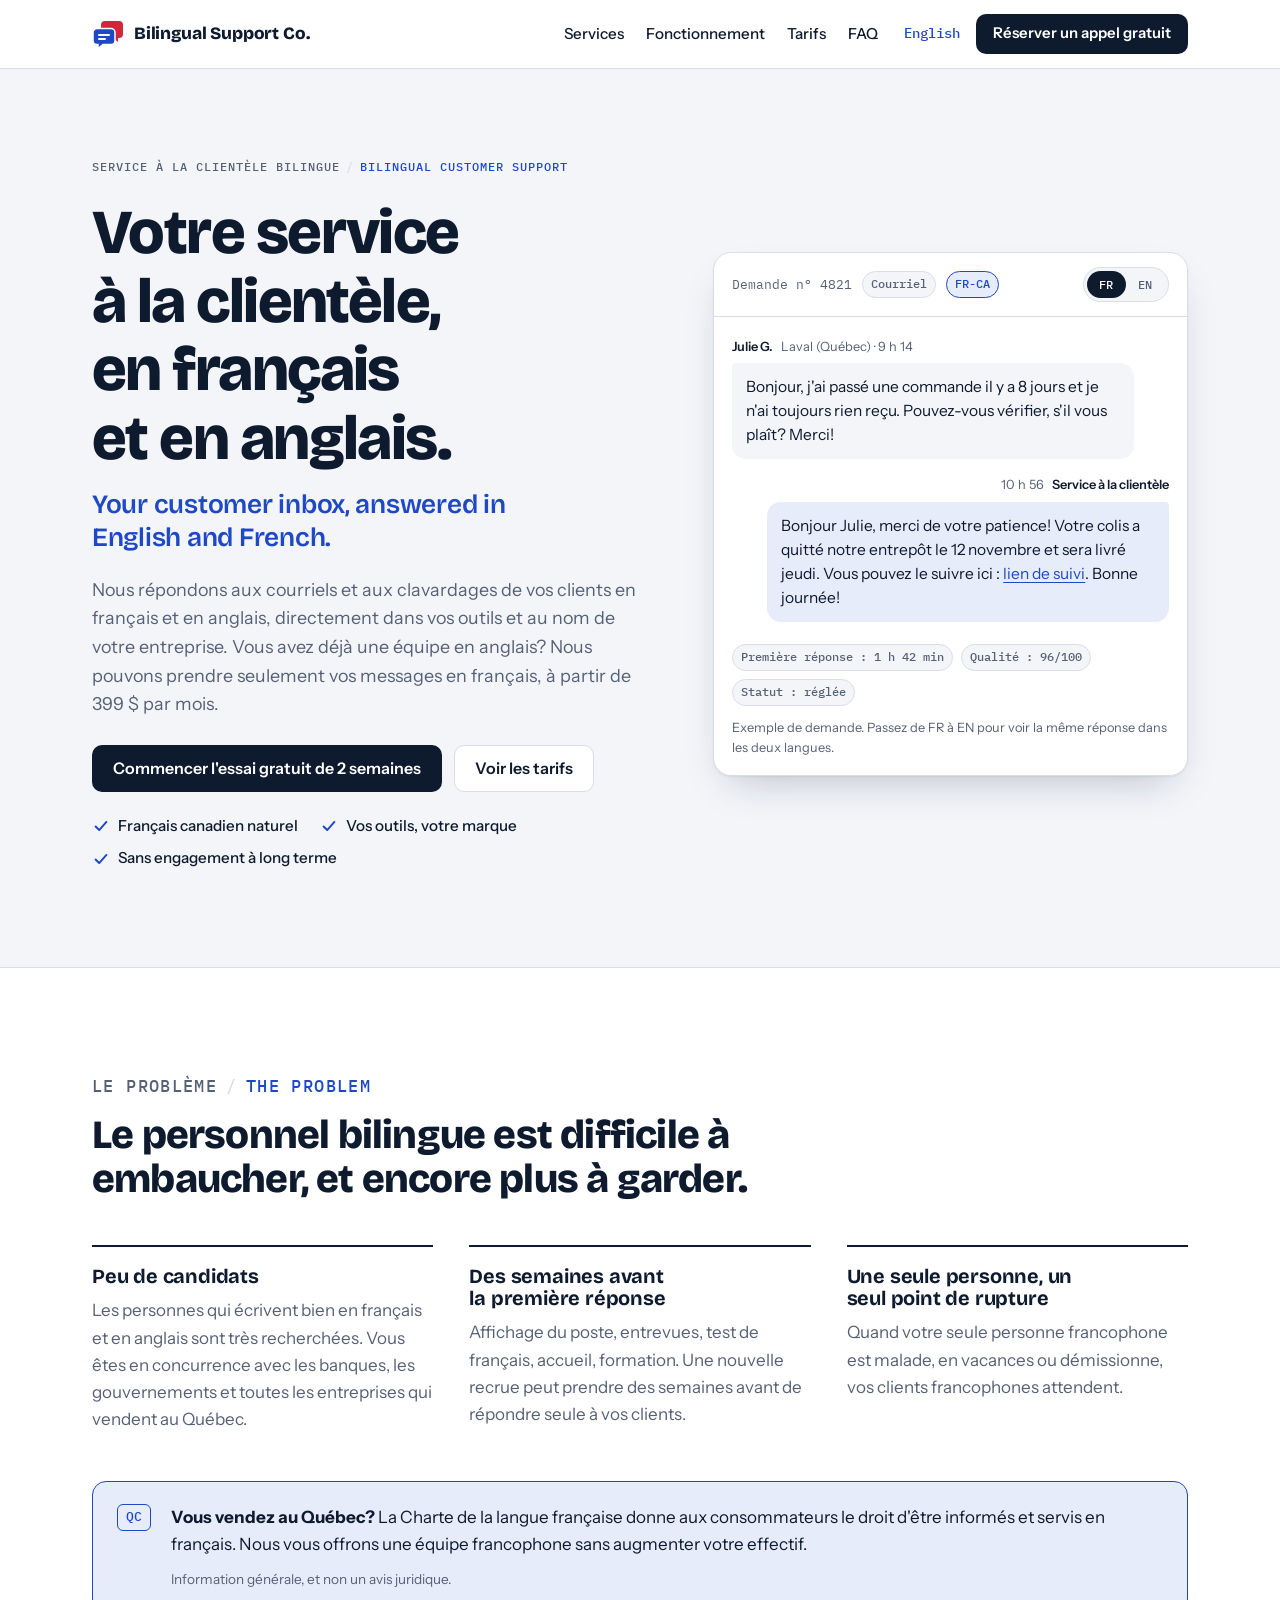
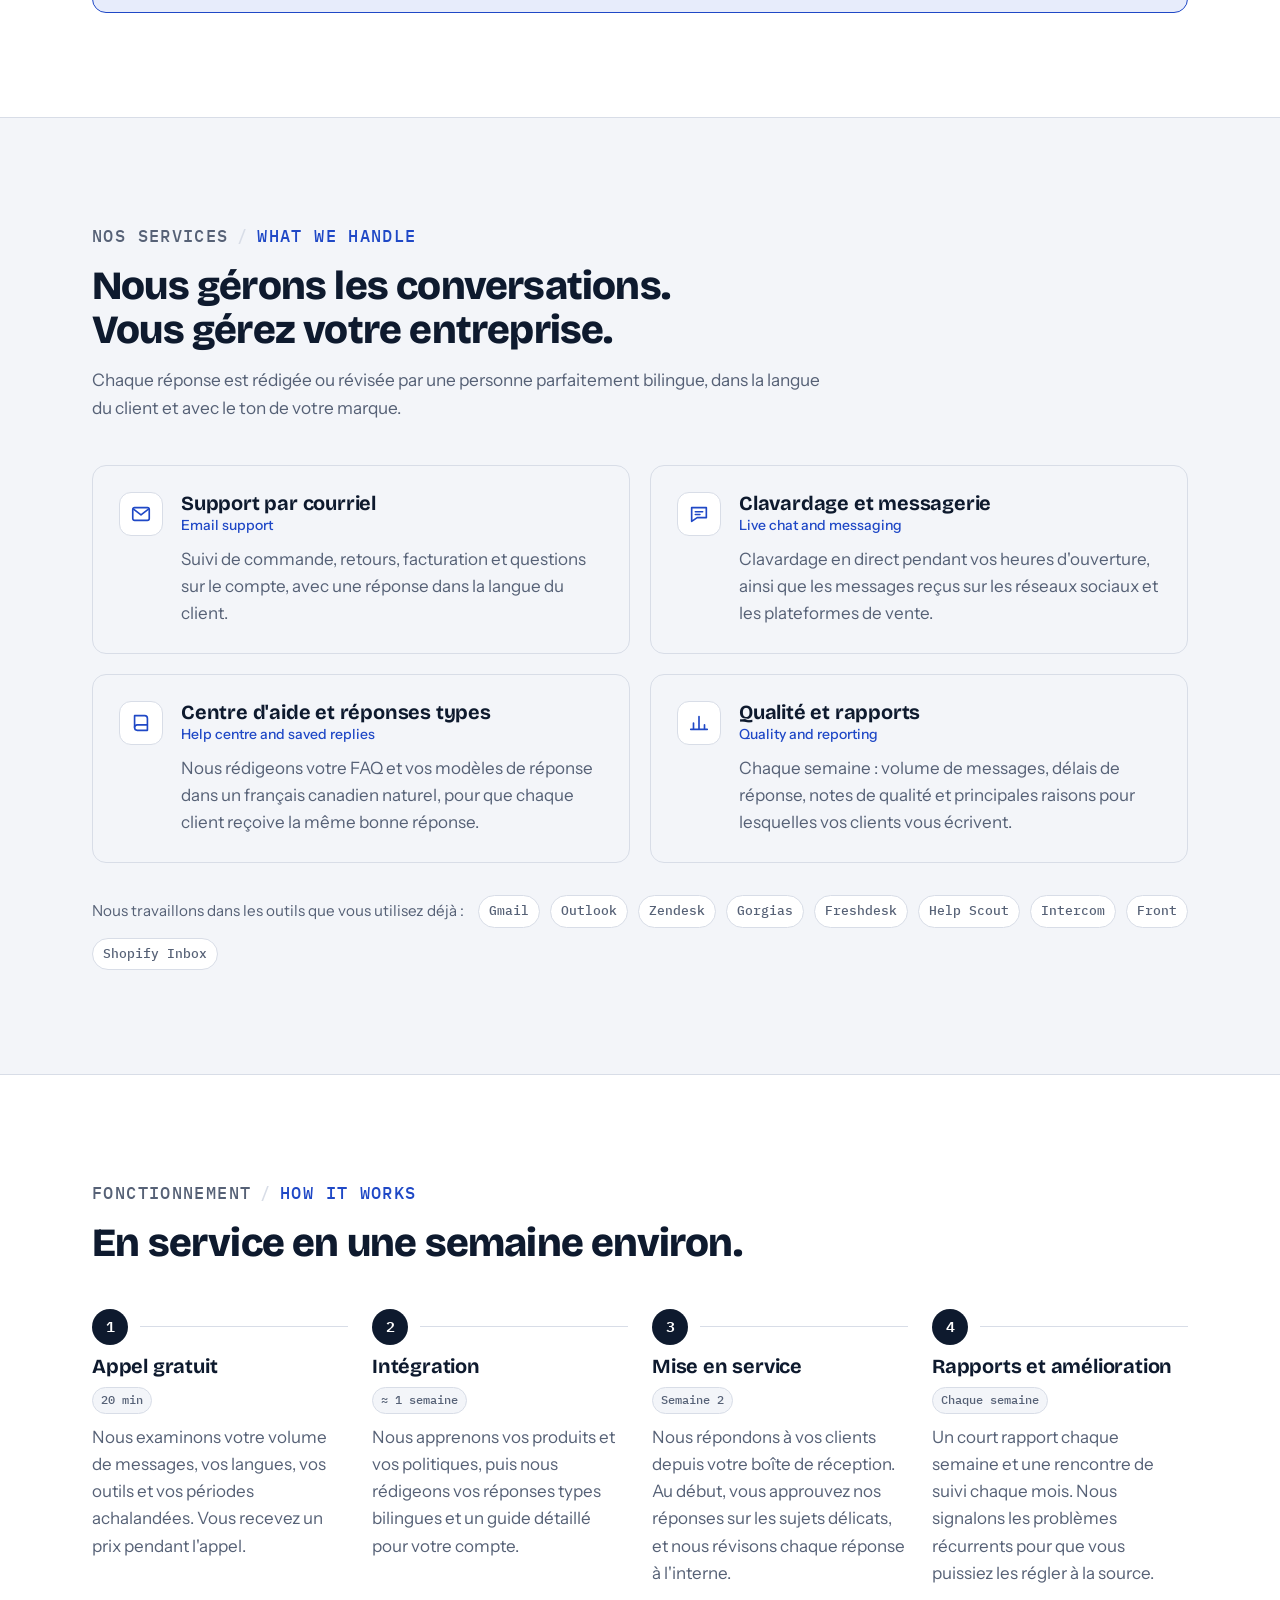
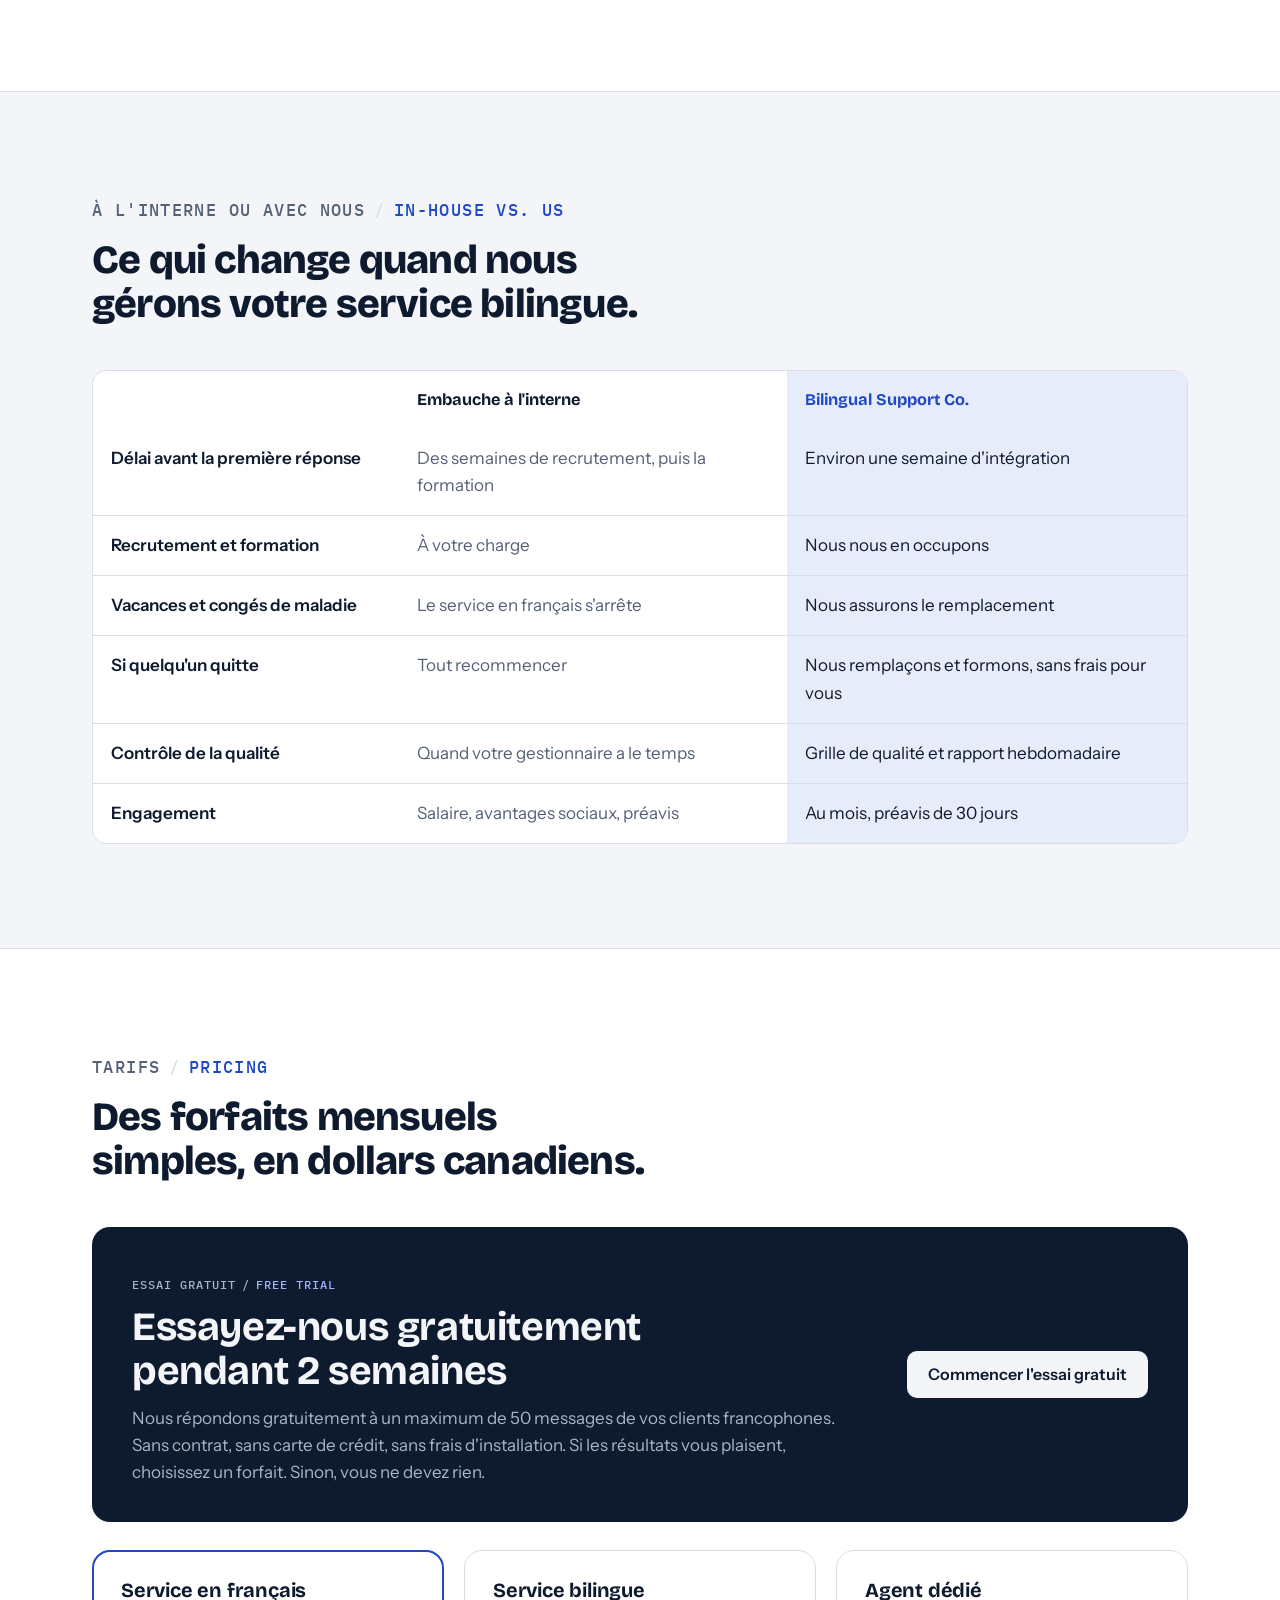
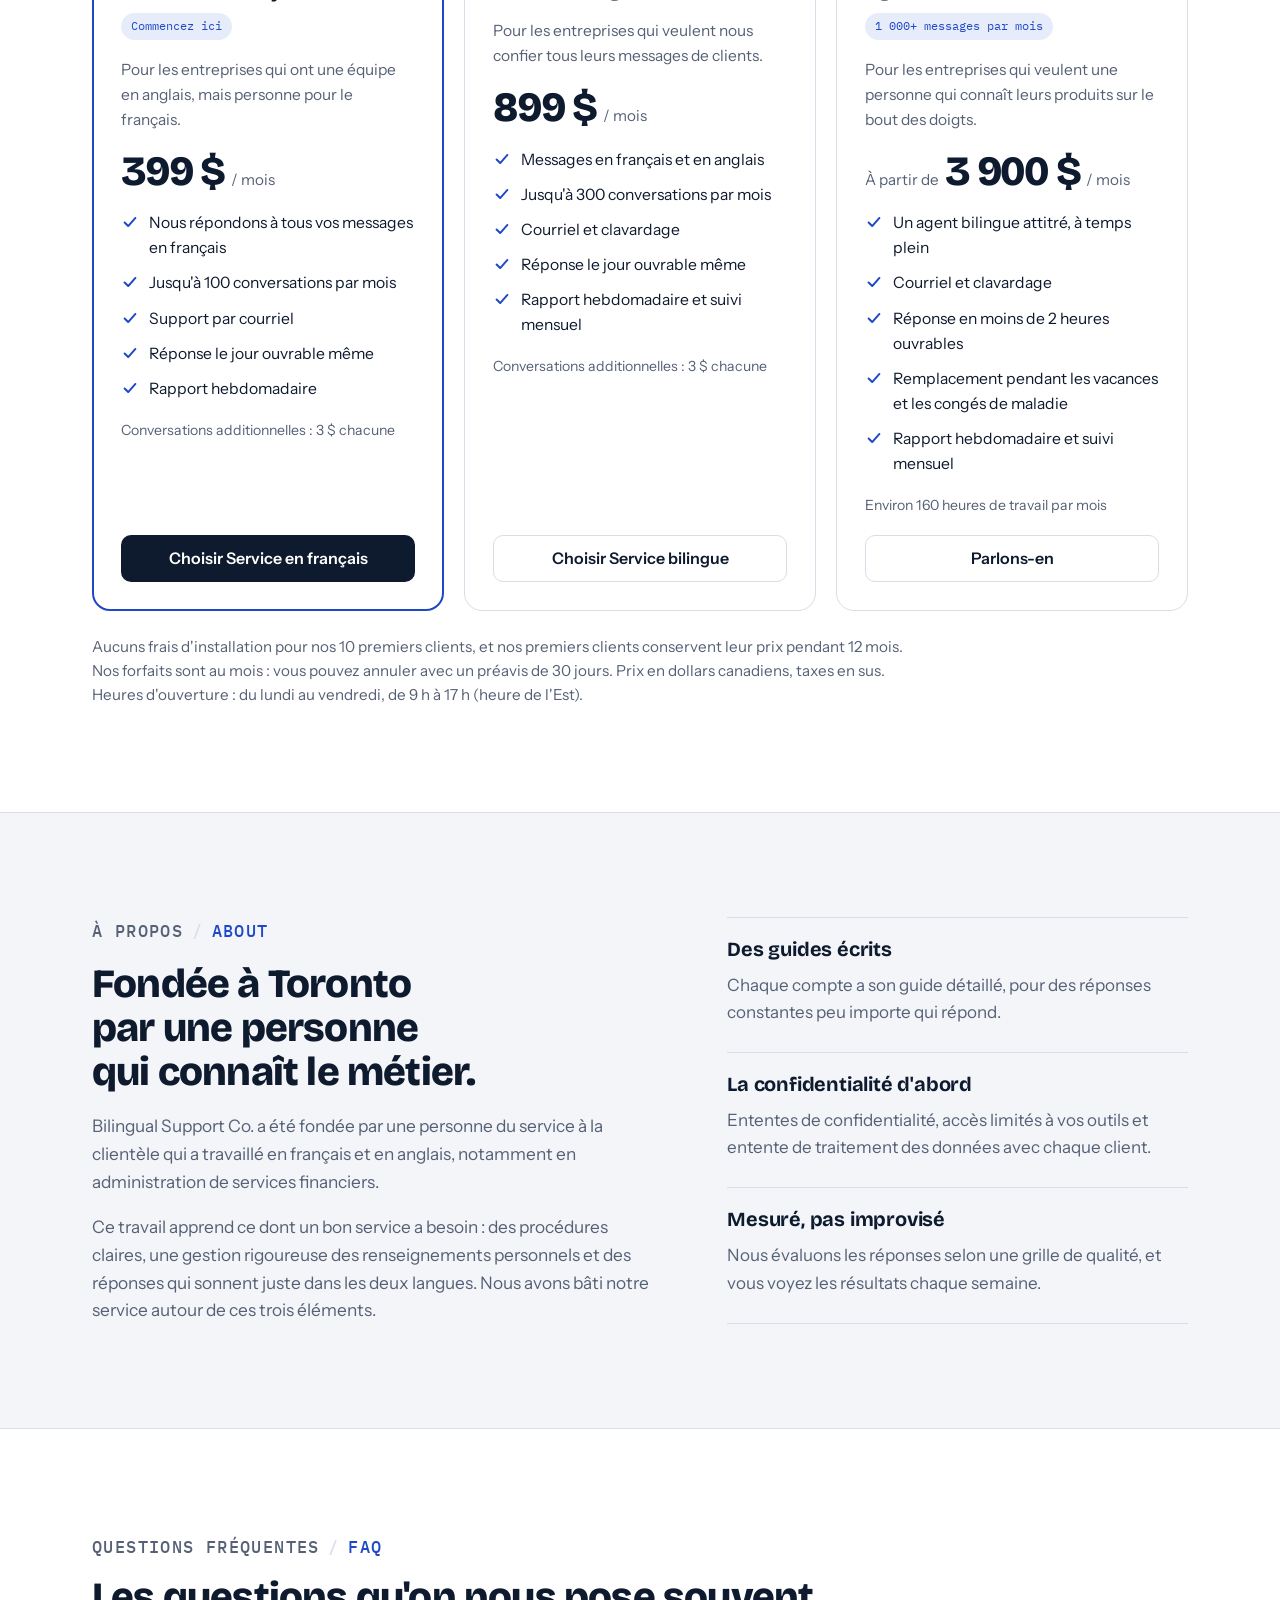
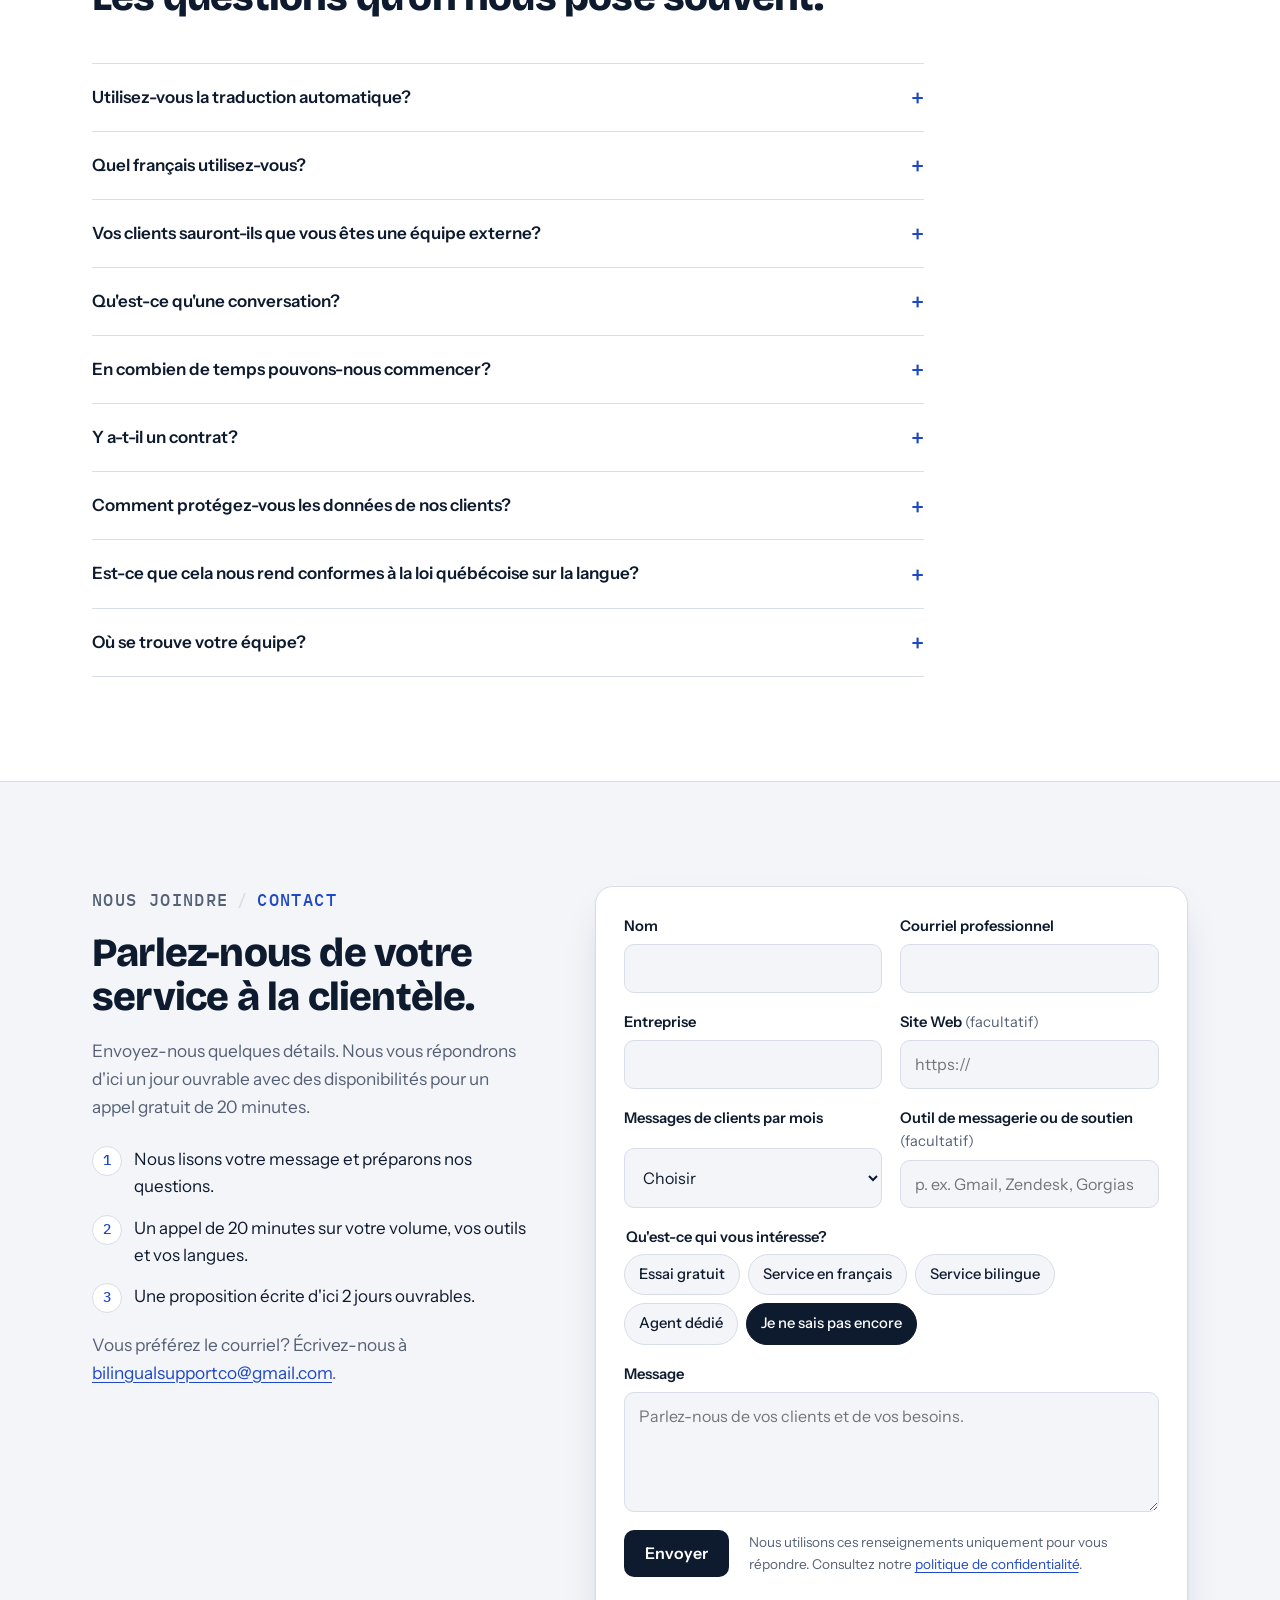
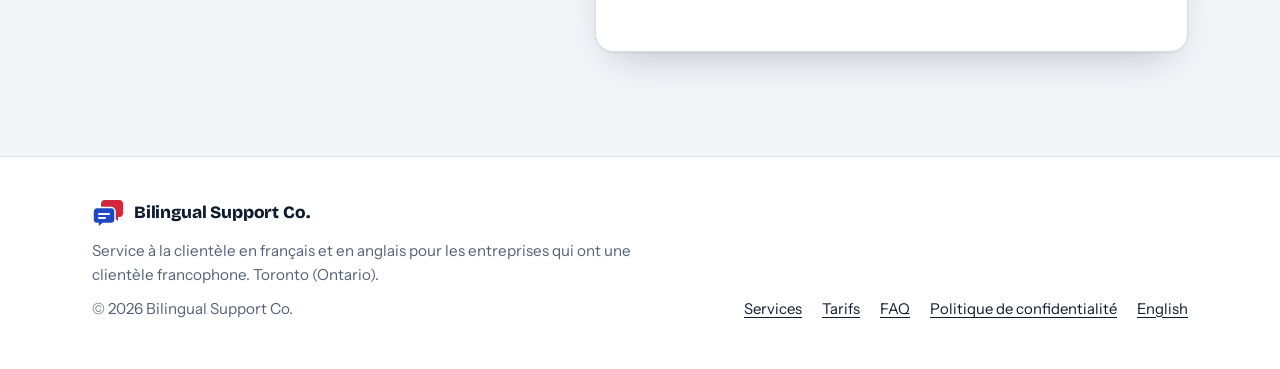
==== commit 5473fd22: "Lower prices and lead with the French-only offer Free 2-week trial, French Desk $399, Bilingual Desk" ====
--- a/fr/index.html
+++ b/fr/index.html
@@ -49,9 +49,9 @@
         <p class="label"><span>Service à la clientèle bilingue</span><span class="alt" lang="en-CA">Bilingual customer support</span></p>
         <h1>Votre service à la clientèle, en français et en anglais.</h1>
         <p class="echo" lang="en-CA">Your customer inbox, answered in English and French.</p>
-        <p class="lede">Nous répondons aux courriels et aux clavardages de vos clients dans les deux langues, directement dans vos outils et au nom de votre entreprise. Vous payez un forfait mensuel. Nous nous occupons du recrutement, de la formation, de la qualité et des remplacements.</p>
+        <p class="lede">Nous répondons aux courriels et aux clavardages de vos clients en français et en anglais, directement dans vos outils et au nom de votre entreprise. Vous avez déjà une équipe en anglais? Nous pouvons prendre seulement vos messages en français, à partir de 399&nbsp;$ par mois.</p>
         <div class="cta-row">
-          <a class="btn btn-primary" href="#contact">Réserver un appel gratuit de 20 minutes</a>
+          <a class="btn btn-primary" href="#contact" data-pick="trial">Commencer l'essai gratuit de 2 semaines</a>
           <a class="btn btn-secondary" href="#tarifs">Voir les tarifs</a>
         </div>
         <ul class="checks">
@@ -176,7 +176,7 @@
     <div class="wrap">
       <div class="section-head">
         <p class="label"><span>Fonctionnement</span><span class="alt" lang="en-CA">How it works</span></p>
-        <h2>En service en deux semaines environ.</h2>
+        <h2>En service en une semaine environ.</h2>
       </div>
       <ol class="steps">
         <li>
@@ -188,13 +188,13 @@
         <li>
           <div class="step-top"><span class="step-num" aria-hidden="true"></span><span class="step-rule"></span></div>
           <h3>Intégration</h3>
-          <span class="chip">≈ 2 semaines</span>
+          <span class="chip">≈ 1 semaine</span>
           <p>Nous apprenons vos produits et vos politiques, puis nous rédigeons vos réponses types bilingues et un guide détaillé pour votre compte.</p>
         </li>
         <li>
           <div class="step-top"><span class="step-num" aria-hidden="true"></span><span class="step-rule"></span></div>
           <h3>Mise en service</h3>
-          <span class="chip">Semaine 3</span>
+          <span class="chip">Semaine 2</span>
           <p>Nous répondons à vos clients depuis votre boîte de réception. Au début, vous approuvez nos réponses sur les sujets délicats, et nous révisons chaque réponse à l'interne.</p>
         </li>
         <li>
@@ -220,7 +220,7 @@
             <tr><td></td><th scope="col">Embauche à l'interne</th><th scope="col" class="us">Bilingual Support Co.</th></tr>
           </thead>
           <tbody>
-            <tr><th scope="row">Délai avant la première réponse</th><td>Des semaines de recrutement, puis la formation</td><td class="us">Environ deux semaines d'intégration</td></tr>
+            <tr><th scope="row">Délai avant la première réponse</th><td>Des semaines de recrutement, puis la formation</td><td class="us">Environ une semaine d'intégration</td></tr>
             <tr><th scope="row">Recrutement et formation</th><td>À votre charge</td><td class="us">Nous nous en occupons</td></tr>
             <tr><th scope="row">Vacances et congés de maladie</th><td>Le service en français s'arrête</td><td class="us">Nous assurons le remplacement</td></tr>
             <tr><th scope="row">Si quelqu'un quitte</th><td>Tout recommencer</td><td class="us">Nous remplaçons et formons, sans frais pour vous</td></tr>
@@ -242,33 +242,48 @@
 
       <div class="pilot">
         <div>
-          <p class="label"><span>Projet pilote</span><span class="alt" lang="en-CA">Founding client pilot</span></p>
-          <h3>30 jours pour 950&nbsp;$</h3>
-          <p>Réservé à nos 3 premiers clients : jusqu'à 300 conversations, intégration incluse, sans contrat. Si vous continuez, nous annulons les frais d'intégration de 1&nbsp;500&nbsp;$. En retour, nous vous demandons des commentaires francs et, si vous êtes satisfait, une courte étude de cas.</p>
-        </div>
-        <a class="btn" href="#contact" data-pick="pilot">Demander le projet pilote</a>
+          <p class="label"><span>Essai gratuit</span><span class="alt" lang="en-CA">Free trial</span></p>
+          <h3>Essayez-nous gratuitement pendant 2 semaines</h3>
+          <p>Nous répondons gratuitement à un maximum de 50 messages de vos clients francophones. Sans contrat, sans carte de crédit, sans frais d'installation. Si les résultats vous plaisent, choisissez un forfait. Sinon, vous ne devez rien.</p>
+        </div>
+        <a class="btn" href="#contact" data-pick="trial">Commencer l'essai gratuit</a>
       </div>
 
       <div class="plans">
-        <article class="plan">
-          <div class="plan-name"><h3>Démarrage</h3></div>
-          <p class="plan-fit">Pour les boutiques en ligne et les entreprises de logiciels en croissance.</p>
-          <div class="price"><span class="amount">1&nbsp;900&nbsp;$</span><span class="unit">/ mois</span></div>
+        <article class="plan plan-featured">
+          <div class="plan-name"><h3>Service en français</h3><span class="plan-tag">Commencez ici</span></div>
+          <p class="plan-fit">Pour les entreprises qui ont une équipe en anglais, mais personne pour le français.</p>
+          <div class="price"><span class="amount">399&nbsp;$</span><span class="unit">/ mois</span></div>
           <ul>
-            <li><svg viewBox="0 0 20 20" fill="none" stroke="currentColor" stroke-width="2.2" aria-hidden="true"><path d="M4 10.5l4 4 8-9" stroke-linecap="round" stroke-linejoin="round"/></svg><span>Équipe bilingue partagée</span></li>
+            <li><svg viewBox="0 0 20 20" fill="none" stroke="currentColor" stroke-width="2.2" aria-hidden="true"><path d="M4 10.5l4 4 8-9" stroke-linecap="round" stroke-linejoin="round"/></svg><span>Nous répondons à tous vos messages en français</span></li>
+            <li><svg viewBox="0 0 20 20" fill="none" stroke="currentColor" stroke-width="2.2" aria-hidden="true"><path d="M4 10.5l4 4 8-9" stroke-linecap="round" stroke-linejoin="round"/></svg><span>Jusqu'à 100 conversations par mois</span></li>
             <li><svg viewBox="0 0 20 20" fill="none" stroke="currentColor" stroke-width="2.2" aria-hidden="true"><path d="M4 10.5l4 4 8-9" stroke-linecap="round" stroke-linejoin="round"/></svg><span>Support par courriel</span></li>
-            <li><svg viewBox="0 0 20 20" fill="none" stroke="currentColor" stroke-width="2.2" aria-hidden="true"><path d="M4 10.5l4 4 8-9" stroke-linecap="round" stroke-linejoin="round"/></svg><span>Jusqu'à 500 conversations par mois</span></li>
             <li><svg viewBox="0 0 20 20" fill="none" stroke="currentColor" stroke-width="2.2" aria-hidden="true"><path d="M4 10.5l4 4 8-9" stroke-linecap="round" stroke-linejoin="round"/></svg><span>Réponse le jour ouvrable même</span></li>
             <li><svg viewBox="0 0 20 20" fill="none" stroke="currentColor" stroke-width="2.2" aria-hidden="true"><path d="M4 10.5l4 4 8-9" stroke-linecap="round" stroke-linejoin="round"/></svg><span>Rapport hebdomadaire</span></li>
           </ul>
-          <p class="extra">Conversations additionnelles : 4&nbsp;$ chacune</p>
-          <a class="btn btn-secondary" href="#contact" data-pick="starter">Choisir Démarrage</a>
-        </article>
-
-        <article class="plan plan-featured">
-          <div class="plan-name"><h3>Dédié</h3><span class="plan-tag">1&nbsp;000+ messages par mois</span></div>
+          <p class="extra">Conversations additionnelles : 3&nbsp;$ chacune</p>
+          <a class="btn btn-primary" href="#contact" data-pick="french">Choisir Service en français</a>
+        </article>
+
+        <article class="plan">
+          <div class="plan-name"><h3>Service bilingue</h3></div>
+          <p class="plan-fit">Pour les entreprises qui veulent nous confier tous leurs messages de clients.</p>
+          <div class="price"><span class="amount">899&nbsp;$</span><span class="unit">/ mois</span></div>
+          <ul>
+            <li><svg viewBox="0 0 20 20" fill="none" stroke="currentColor" stroke-width="2.2" aria-hidden="true"><path d="M4 10.5l4 4 8-9" stroke-linecap="round" stroke-linejoin="round"/></svg><span>Messages en français et en anglais</span></li>
+            <li><svg viewBox="0 0 20 20" fill="none" stroke="currentColor" stroke-width="2.2" aria-hidden="true"><path d="M4 10.5l4 4 8-9" stroke-linecap="round" stroke-linejoin="round"/></svg><span>Jusqu'à 300 conversations par mois</span></li>
+            <li><svg viewBox="0 0 20 20" fill="none" stroke="currentColor" stroke-width="2.2" aria-hidden="true"><path d="M4 10.5l4 4 8-9" stroke-linecap="round" stroke-linejoin="round"/></svg><span>Courriel et clavardage</span></li>
+            <li><svg viewBox="0 0 20 20" fill="none" stroke="currentColor" stroke-width="2.2" aria-hidden="true"><path d="M4 10.5l4 4 8-9" stroke-linecap="round" stroke-linejoin="round"/></svg><span>Réponse le jour ouvrable même</span></li>
+            <li><svg viewBox="0 0 20 20" fill="none" stroke="currentColor" stroke-width="2.2" aria-hidden="true"><path d="M4 10.5l4 4 8-9" stroke-linecap="round" stroke-linejoin="round"/></svg><span>Rapport hebdomadaire et suivi mensuel</span></li>
+          </ul>
+          <p class="extra">Conversations additionnelles : 3&nbsp;$ chacune</p>
+          <a class="btn btn-secondary" href="#contact" data-pick="bilingual">Choisir Service bilingue</a>
+        </article>
+
+        <article class="plan">
+          <div class="plan-name"><h3>Agent dédié</h3><span class="plan-tag">1&nbsp;000+ messages par mois</span></div>
           <p class="plan-fit">Pour les entreprises qui veulent une personne qui connaît leurs produits sur le bout des doigts.</p>
-          <div class="price"><span class="amount">4&nbsp;200&nbsp;$</span><span class="unit">/ mois par agent</span></div>
+          <div class="price"><span class="from">À partir de</span><span class="amount">3&nbsp;900&nbsp;$</span><span class="unit">/ mois</span></div>
           <ul>
             <li><svg viewBox="0 0 20 20" fill="none" stroke="currentColor" stroke-width="2.2" aria-hidden="true"><path d="M4 10.5l4 4 8-9" stroke-linecap="round" stroke-linejoin="round"/></svg><span>Un agent bilingue attitré, à temps plein</span></li>
             <li><svg viewBox="0 0 20 20" fill="none" stroke="currentColor" stroke-width="2.2" aria-hidden="true"><path d="M4 10.5l4 4 8-9" stroke-linecap="round" stroke-linejoin="round"/></svg><span>Courriel et clavardage</span></li>
@@ -277,26 +292,11 @@
             <li><svg viewBox="0 0 20 20" fill="none" stroke="currentColor" stroke-width="2.2" aria-hidden="true"><path d="M4 10.5l4 4 8-9" stroke-linecap="round" stroke-linejoin="round"/></svg><span>Rapport hebdomadaire et suivi mensuel</span></li>
           </ul>
           <p class="extra">Environ 160 heures de travail par mois</p>
-          <a class="btn btn-primary" href="#contact" data-pick="dedicated">Choisir Dédié</a>
-        </article>
-
-        <article class="plan">
-          <div class="plan-name"><h3>Opérations complètes</h3></div>
-          <p class="plan-fit">Pour les entreprises qui veulent nous confier tout leur service à la clientèle.</p>
-          <div class="price"><span class="from">À partir de</span><span class="amount">9&nbsp;500&nbsp;$</span><span class="unit">/ mois</span></div>
-          <ul>
-            <li><svg viewBox="0 0 20 20" fill="none" stroke="currentColor" stroke-width="2.2" aria-hidden="true"><path d="M4 10.5l4 4 8-9" stroke-linecap="round" stroke-linejoin="round"/></svg><span>Une équipe de 2 agents ou plus et un chef d'équipe</span></li>
-            <li><svg viewBox="0 0 20 20" fill="none" stroke="currentColor" stroke-width="2.2" aria-hidden="true"><path d="M4 10.5l4 4 8-9" stroke-linecap="round" stroke-linejoin="round"/></svg><span>Révisions de qualité et coaching</span></li>
-            <li><svg viewBox="0 0 20 20" fill="none" stroke="currentColor" stroke-width="2.2" aria-hidden="true"><path d="M4 10.5l4 4 8-9" stroke-linecap="round" stroke-linejoin="round"/></svg><span>Rédaction du centre d'aide dans les deux langues</span></li>
-            <li><svg viewBox="0 0 20 20" fill="none" stroke="currentColor" stroke-width="2.2" aria-hidden="true"><path d="M4 10.5l4 4 8-9" stroke-linecap="round" stroke-linejoin="round"/></svg><span>Plan de personnel pour vos périodes de pointe</span></li>
-            <li><svg viewBox="0 0 20 20" fill="none" stroke="currentColor" stroke-width="2.2" aria-hidden="true"><path d="M4 10.5l4 4 8-9" stroke-linecap="round" stroke-linejoin="round"/></svg><span>Rencontre mensuelle avec votre direction</span></li>
-          </ul>
-          <p class="extra">Prix établi selon votre volume et vos heures</p>
-          <a class="btn btn-secondary" href="#contact" data-pick="full">Parlons-en</a>
-        </article>
-      </div>
-
-      <p class="price-notes">Chaque forfait comprend des frais d'intégration uniques de 1&nbsp;500&nbsp;$. Ensuite, c'est au mois : vous pouvez annuler avec un préavis de 30 jours. Prix en dollars canadiens, taxes en sus. Heures d'ouverture : du lundi au vendredi, de 9 h à 17 h (heure de l'Est).</p>
+          <a class="btn btn-secondary" href="#contact" data-pick="dedicated">Parlons-en</a>
+        </article>
+      </div>
+
+      <p class="price-notes">Aucuns frais d'installation pour nos 10 premiers clients, et nos premiers clients conservent leur prix pendant 12 mois. Nos forfaits sont au mois : vous pouvez annuler avec un préavis de 30 jours. Prix en dollars canadiens, taxes en sus. Heures d'ouverture : du lundi au vendredi, de 9 h à 17 h (heure de l'Est).</p>
     </div>
   </section>
 
@@ -353,11 +353,11 @@
         </details>
         <details>
           <summary>En combien de temps pouvons-nous commencer?</summary>
-          <p>Vous pouvez être en service environ deux semaines après la signature. L'intégration couvre vos produits, vos politiques et vos réponses types.</p>
+          <p>Environ une semaine après notre appel. Pendant cette semaine, nous apprenons vos produits, vos politiques et les questions les plus fréquentes de vos clients.</p>
         </details>
         <details>
           <summary>Y a-t-il un contrat?</summary>
-          <p>Nos forfaits sont au mois, et vous pouvez annuler avec un préavis de 30 jours. Le projet pilote n'a aucun contrat.</p>
+          <p>Nos forfaits sont au mois, et vous pouvez annuler avec un préavis de 30 jours. L'essai gratuit n'a aucun contrat.</p>
         </details>
         <details>
           <summary>Comment protégez-vous les données de nos clients?</summary>
@@ -431,10 +431,10 @@
         <fieldset class="field">
           <legend>Qu'est-ce qui vous intéresse?</legend>
           <div class="pills">
-            <label><input type="radio" id="c-int-pilot" name="interest" value="pilot"><span>Projet pilote</span></label>
-            <label><input type="radio" id="c-int-starter" name="interest" value="starter"><span>Démarrage</span></label>
-            <label><input type="radio" id="c-int-dedicated" name="interest" value="dedicated"><span>Dédié</span></label>
-            <label><input type="radio" id="c-int-full" name="interest" value="full"><span>Opérations complètes</span></label>
+            <label><input type="radio" id="c-int-trial" name="interest" value="trial"><span>Essai gratuit</span></label>
+            <label><input type="radio" id="c-int-french" name="interest" value="french"><span>Service en français</span></label>
+            <label><input type="radio" id="c-int-bilingual" name="interest" value="bilingual"><span>Service bilingue</span></label>
+            <label><input type="radio" id="c-int-dedicated" name="interest" value="dedicated"><span>Agent dédié</span></label>
             <label><input type="radio" id="c-int-unsure" name="interest" value="unsure" checked><span>Je ne sais pas encore</span></label>
           </div>
         </fieldset>
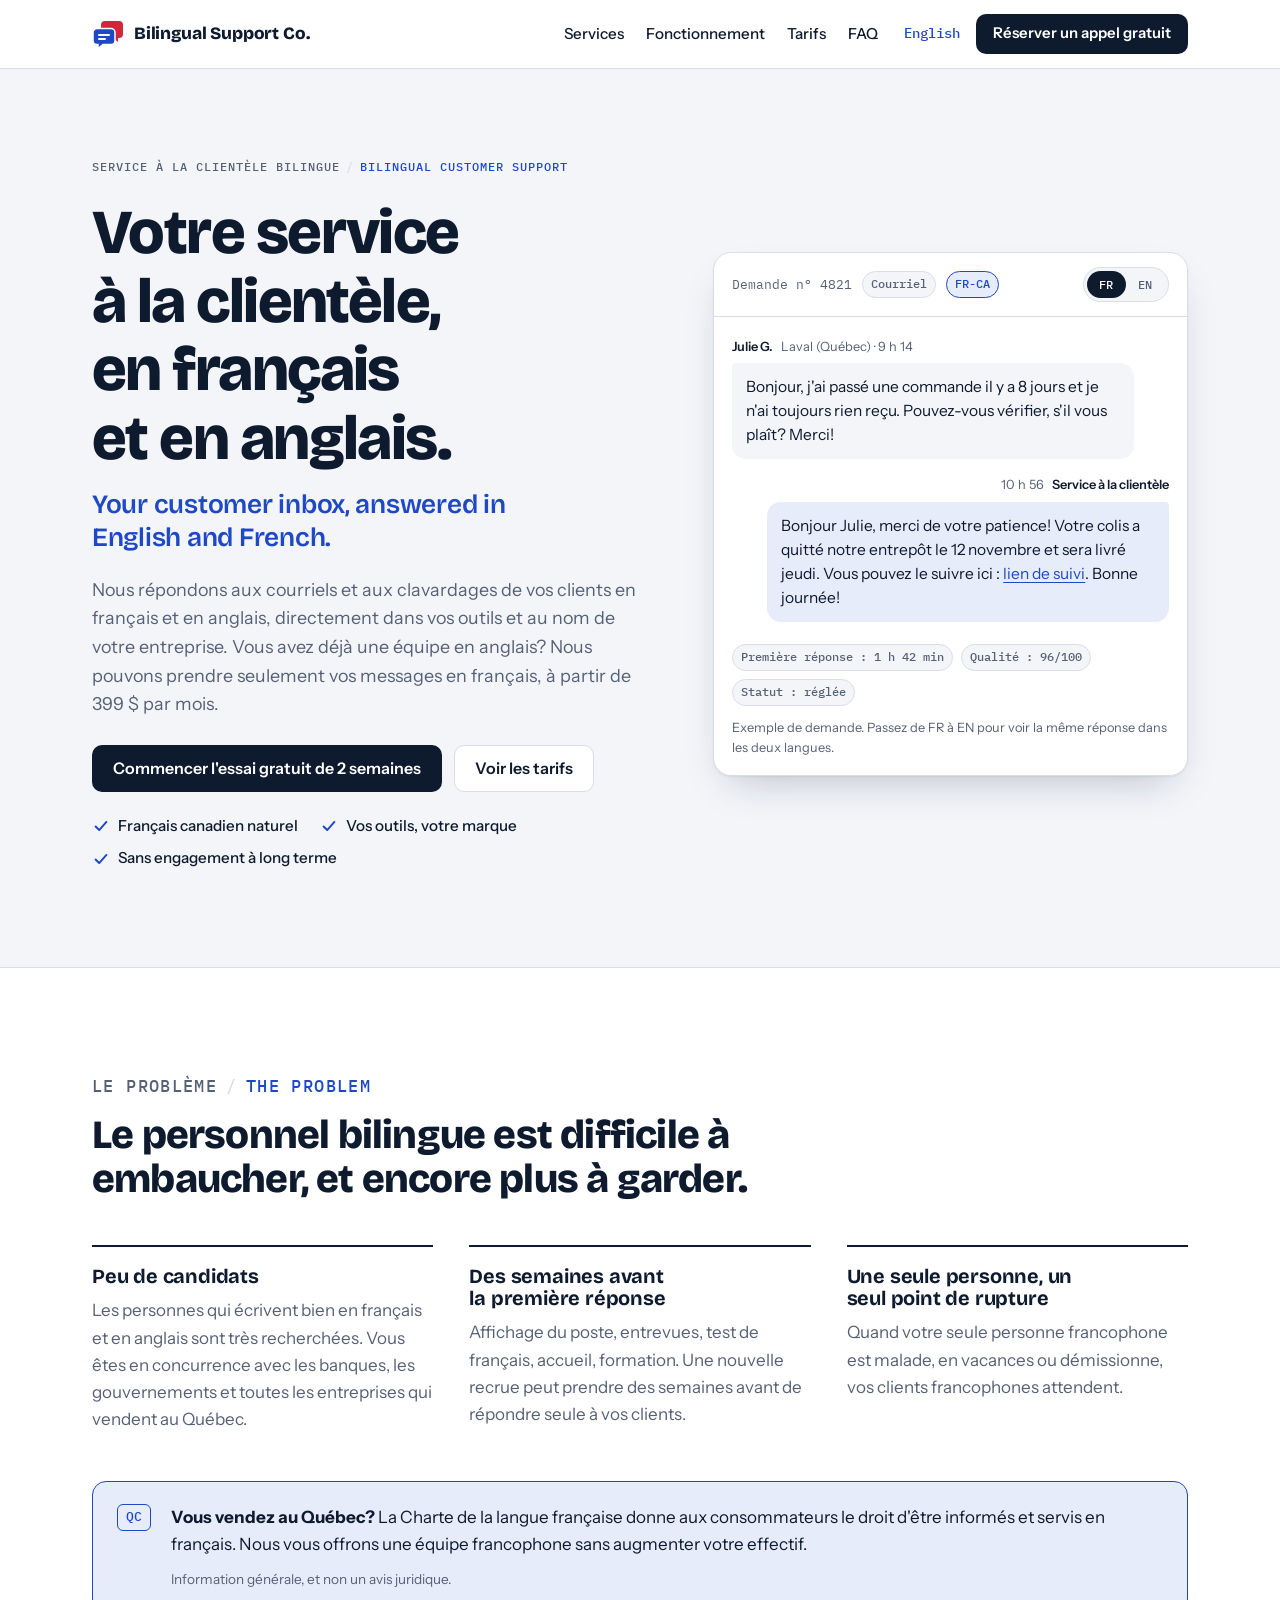
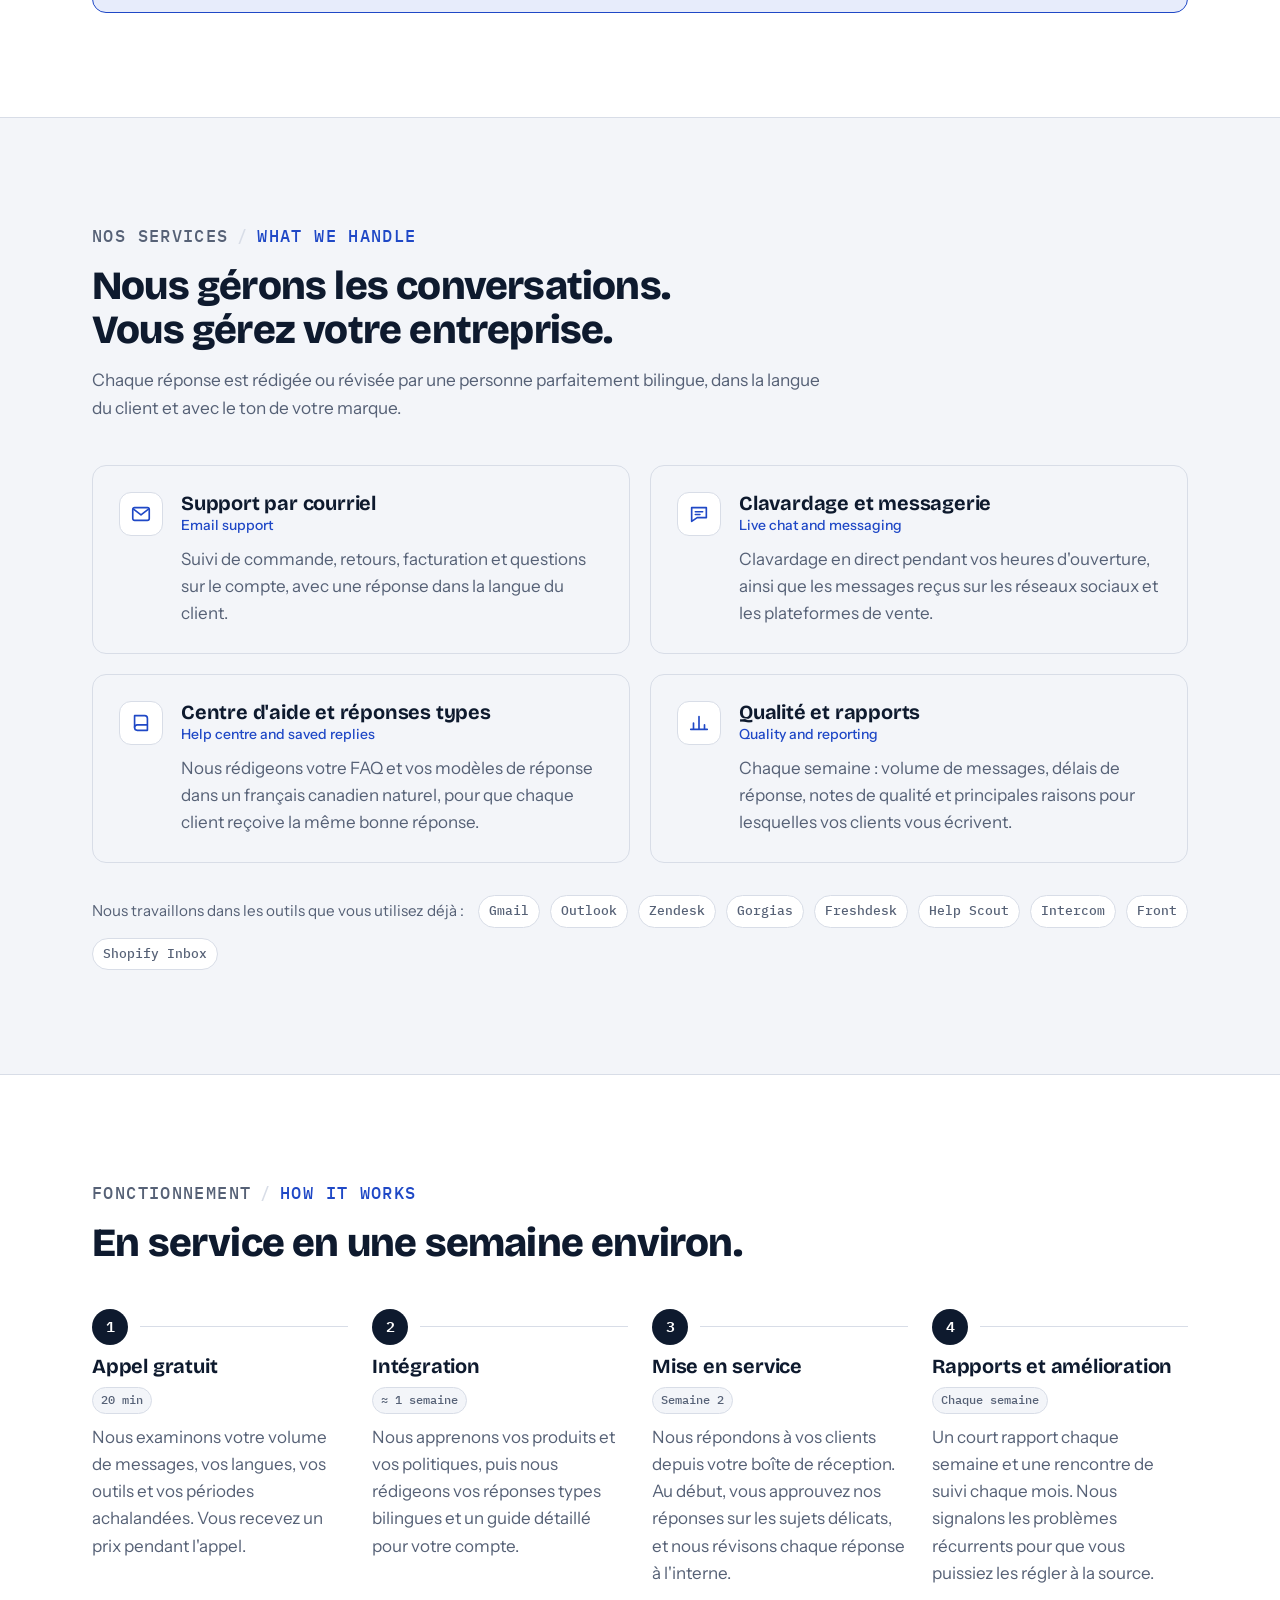
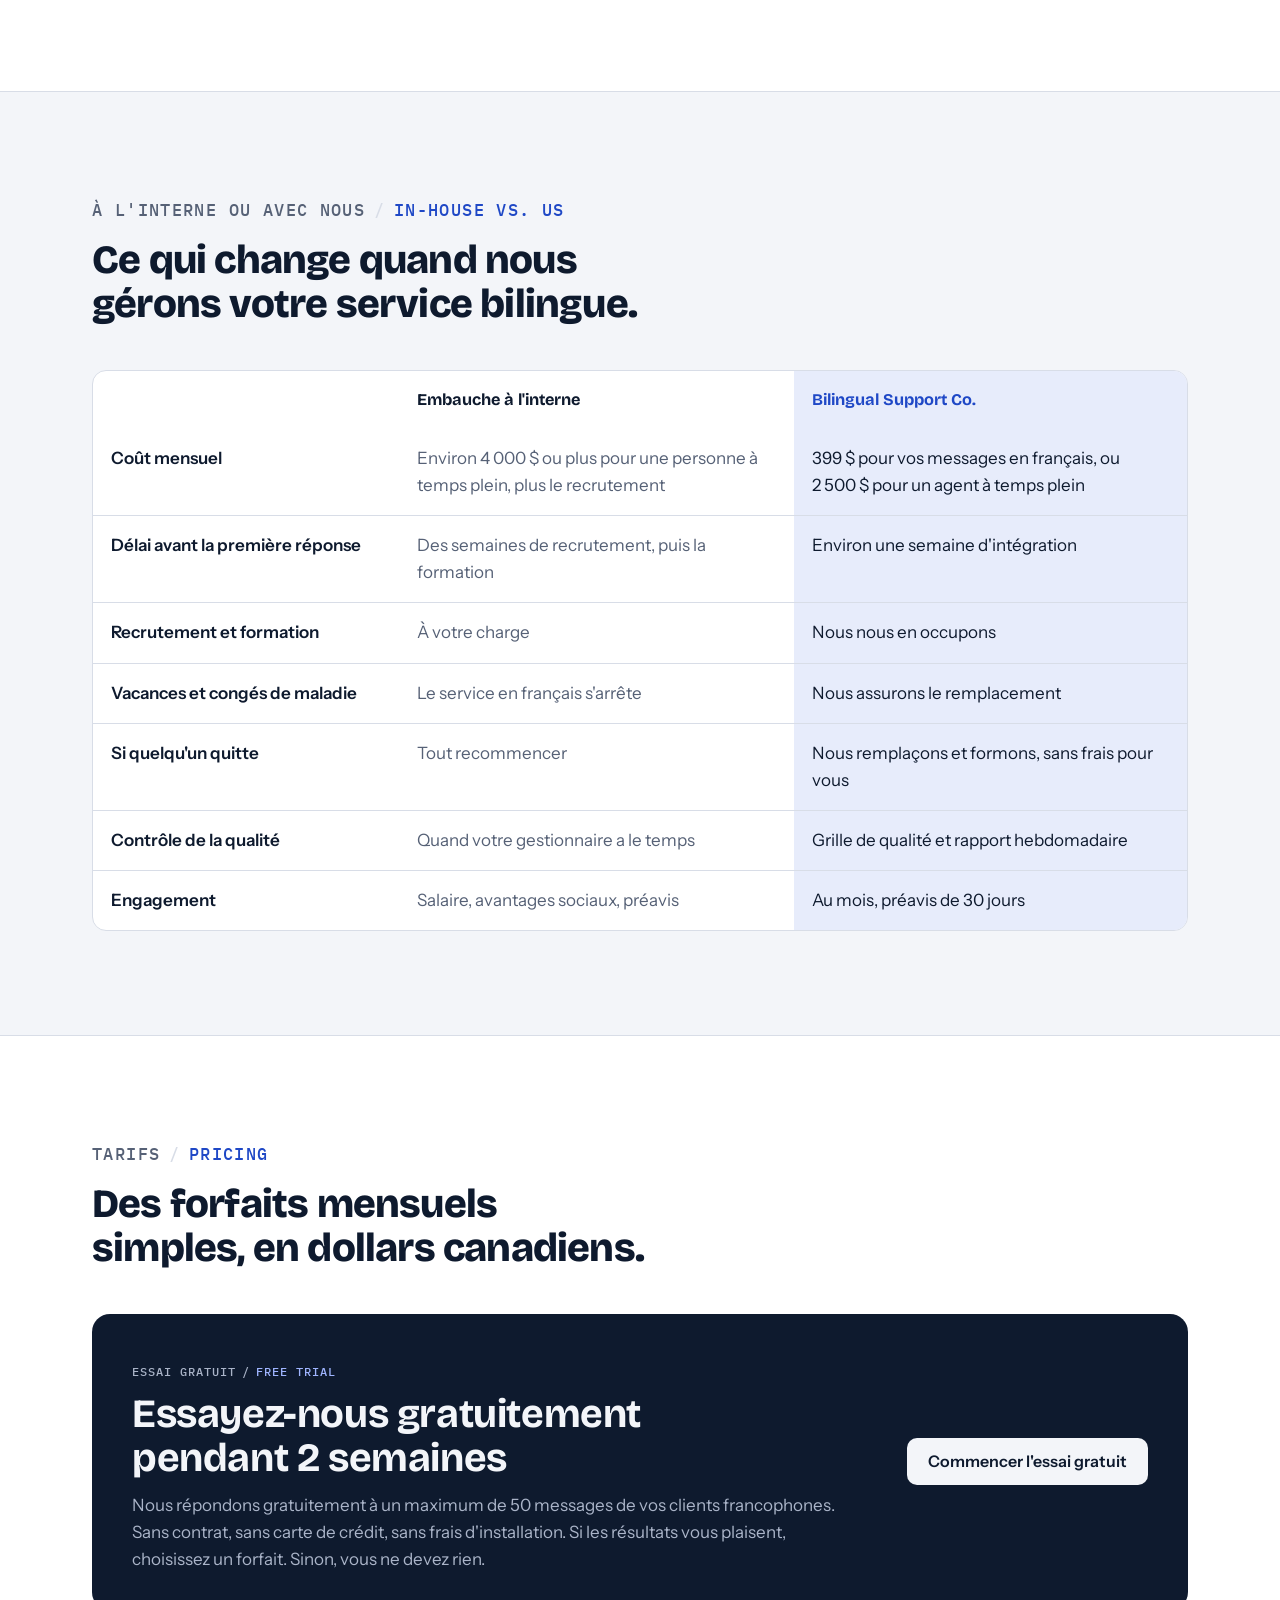
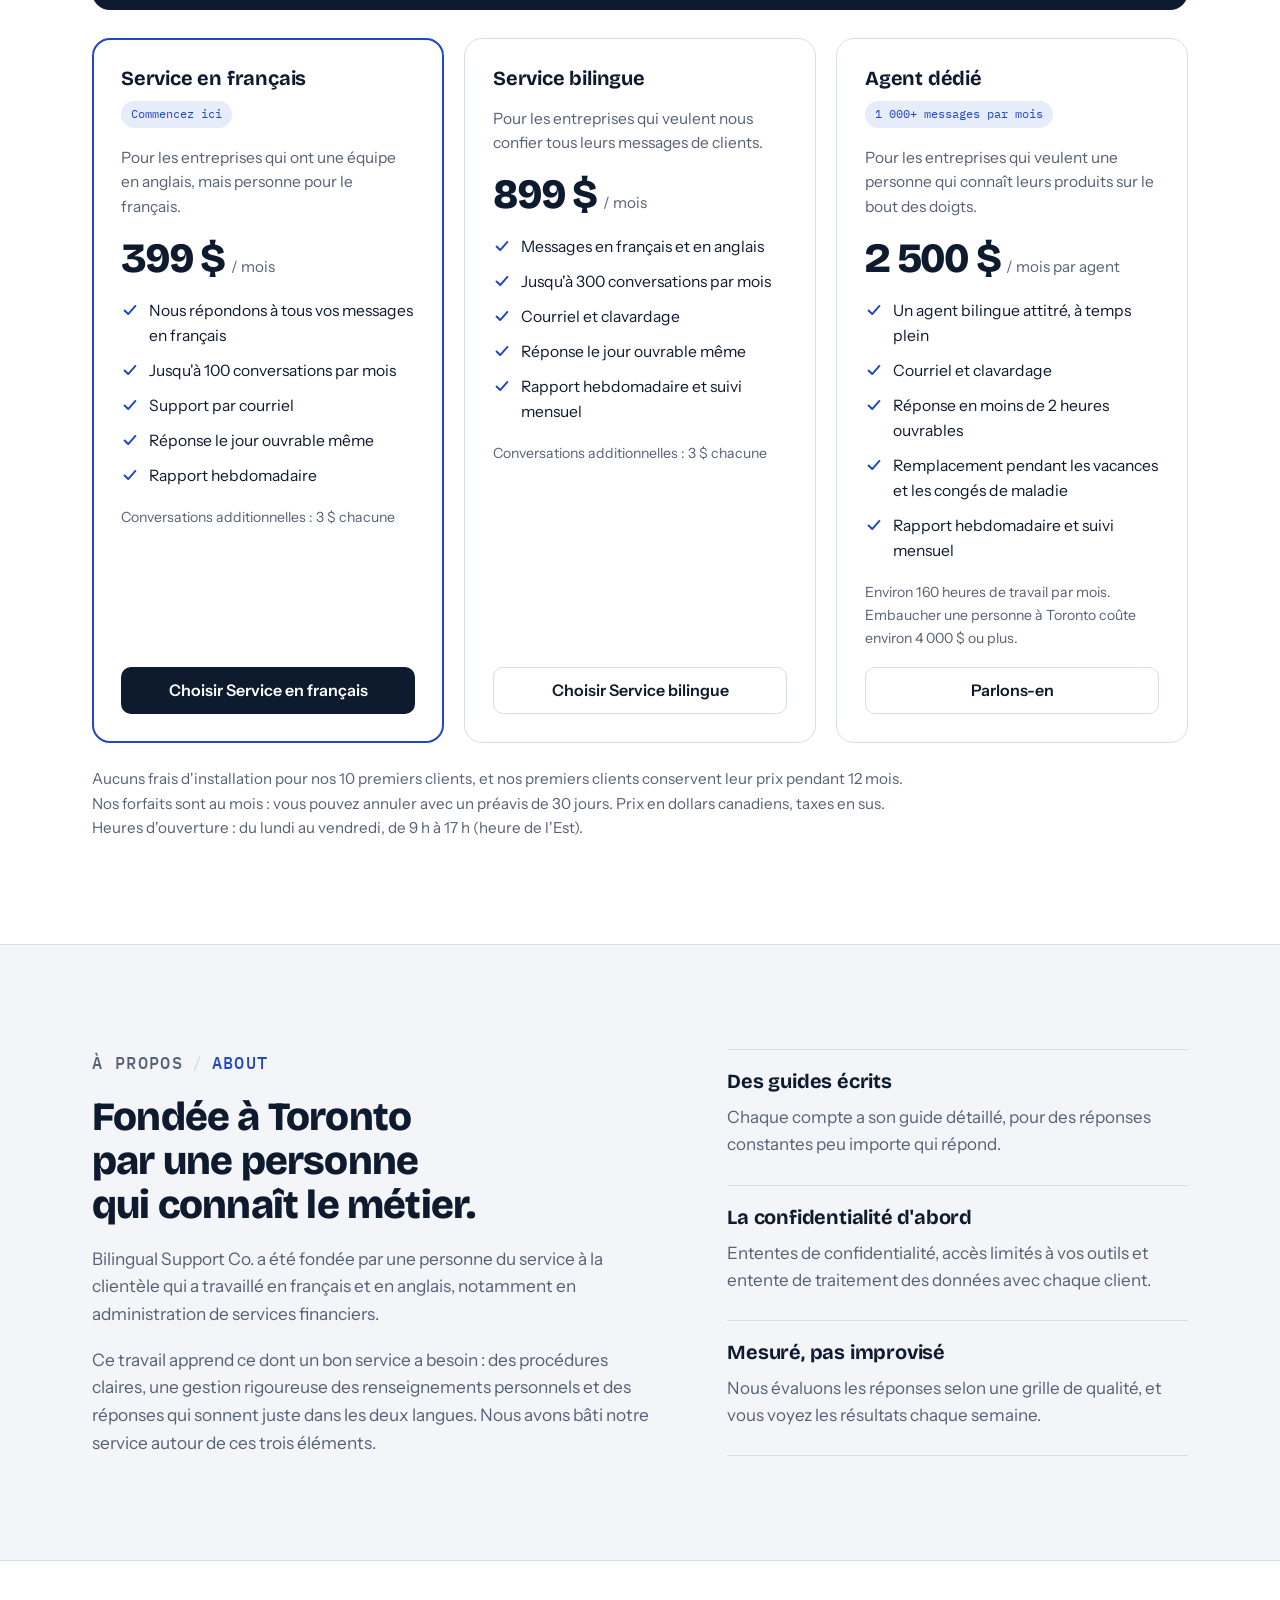
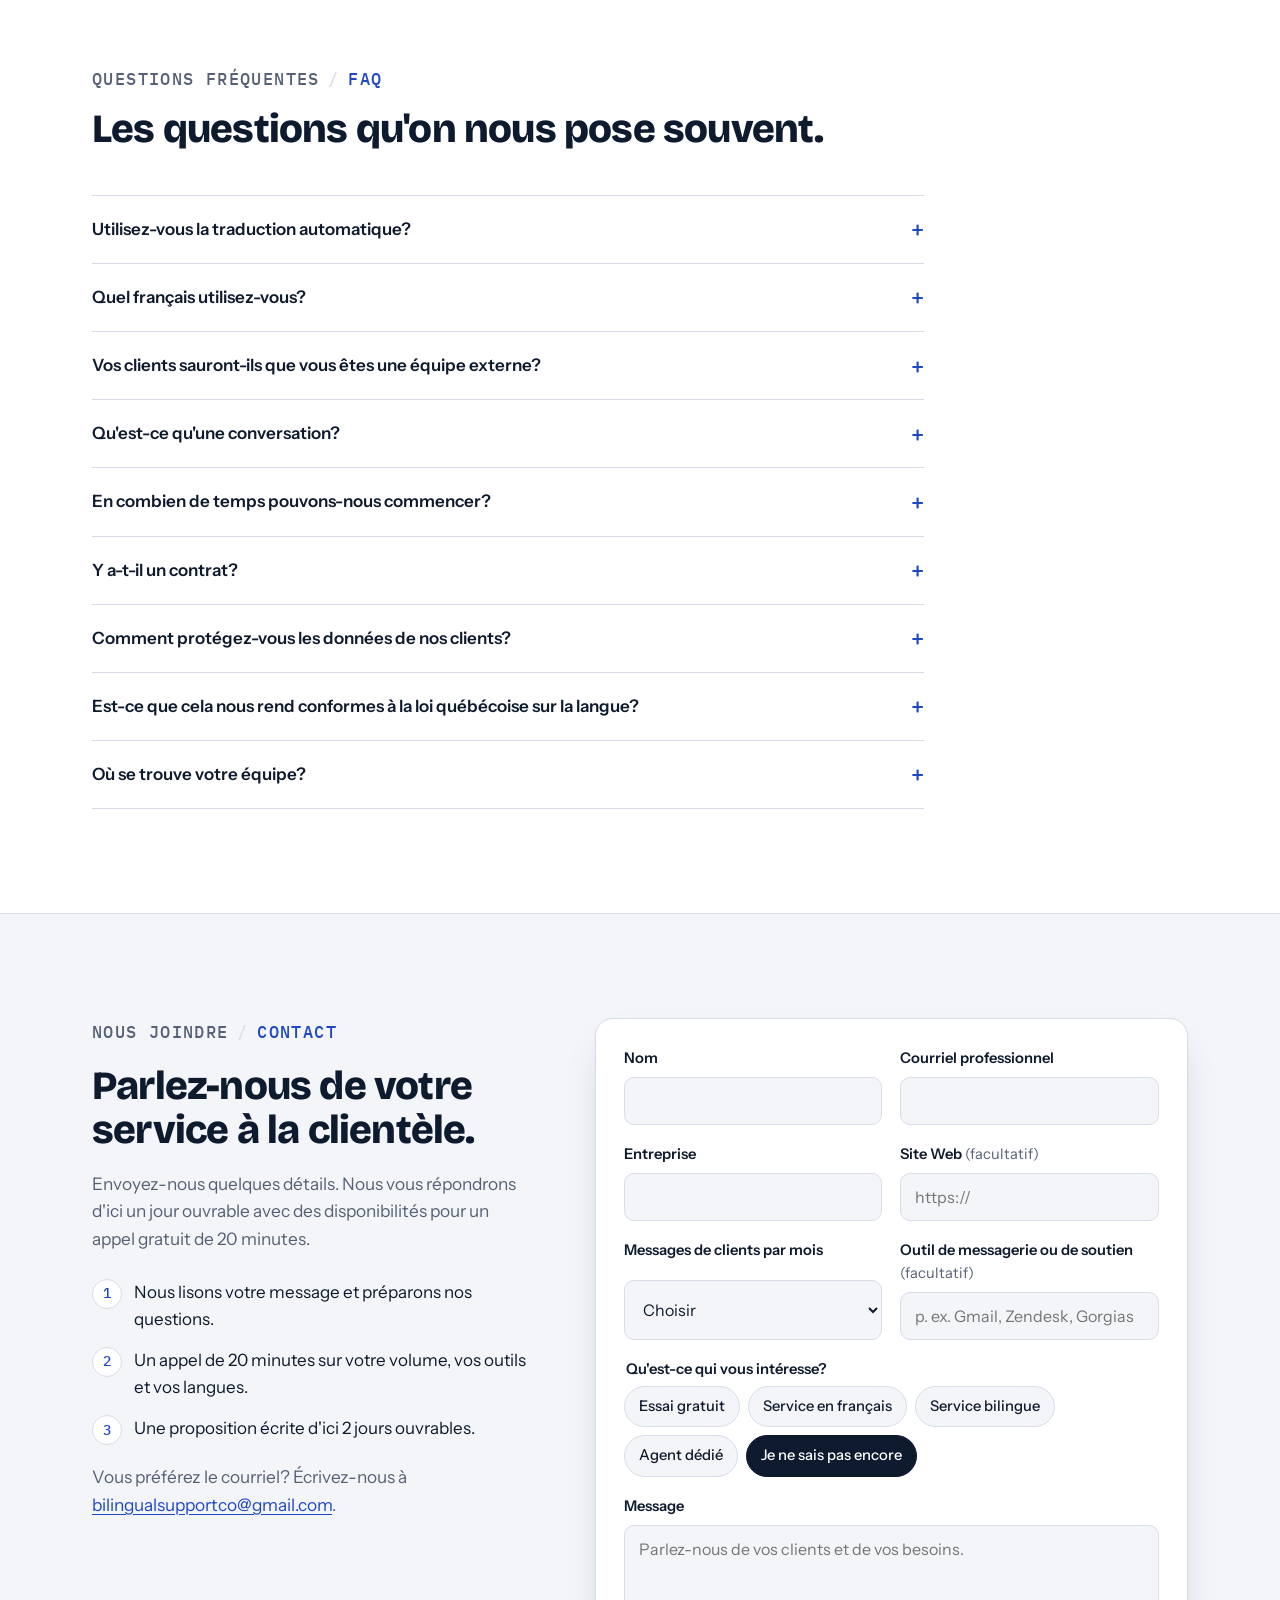
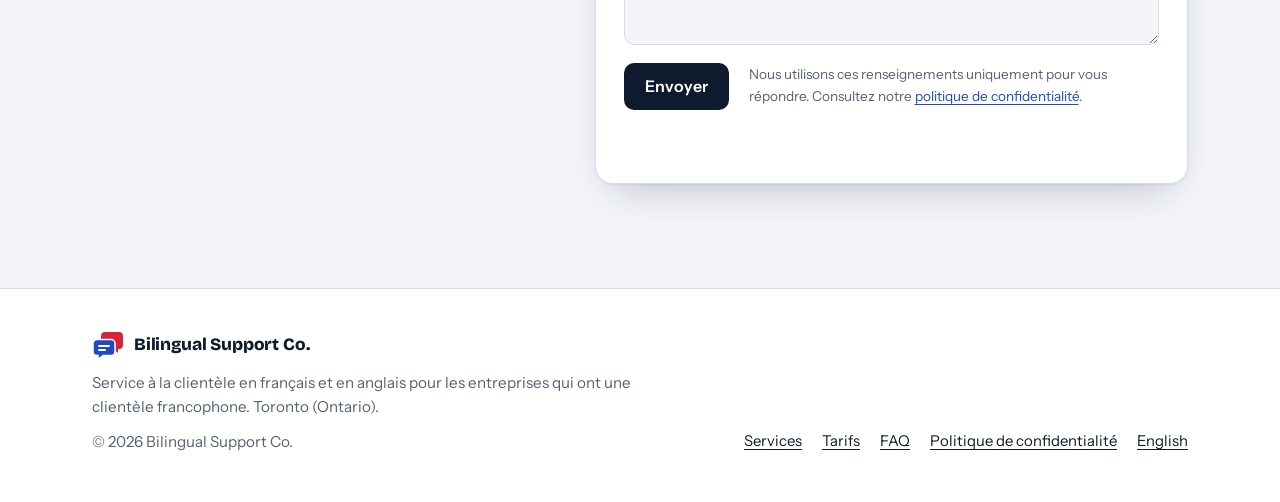
==== commit 24381d0f: "Lower dedicated rep to $2,500 and show the cost of hiring Adds a monthly-cost row to the in-house co" ====
--- a/fr/index.html
+++ b/fr/index.html
@@ -220,6 +220,7 @@
             <tr><td></td><th scope="col">Embauche à l'interne</th><th scope="col" class="us">Bilingual Support Co.</th></tr>
           </thead>
           <tbody>
+            <tr><th scope="row">Coût mensuel</th><td>Environ 4&nbsp;000&nbsp;$ ou plus pour une personne à temps plein, plus le recrutement</td><td class="us">399&nbsp;$ pour vos messages en français, ou 2&nbsp;500&nbsp;$ pour un agent à temps plein</td></tr>
             <tr><th scope="row">Délai avant la première réponse</th><td>Des semaines de recrutement, puis la formation</td><td class="us">Environ une semaine d'intégration</td></tr>
             <tr><th scope="row">Recrutement et formation</th><td>À votre charge</td><td class="us">Nous nous en occupons</td></tr>
             <tr><th scope="row">Vacances et congés de maladie</th><td>Le service en français s'arrête</td><td class="us">Nous assurons le remplacement</td></tr>
@@ -283,7 +284,7 @@
         <article class="plan">
           <div class="plan-name"><h3>Agent dédié</h3><span class="plan-tag">1&nbsp;000+ messages par mois</span></div>
           <p class="plan-fit">Pour les entreprises qui veulent une personne qui connaît leurs produits sur le bout des doigts.</p>
-          <div class="price"><span class="from">À partir de</span><span class="amount">3&nbsp;900&nbsp;$</span><span class="unit">/ mois</span></div>
+          <div class="price"><span class="amount">2&nbsp;500&nbsp;$</span><span class="unit">/ mois par agent</span></div>
           <ul>
             <li><svg viewBox="0 0 20 20" fill="none" stroke="currentColor" stroke-width="2.2" aria-hidden="true"><path d="M4 10.5l4 4 8-9" stroke-linecap="round" stroke-linejoin="round"/></svg><span>Un agent bilingue attitré, à temps plein</span></li>
             <li><svg viewBox="0 0 20 20" fill="none" stroke="currentColor" stroke-width="2.2" aria-hidden="true"><path d="M4 10.5l4 4 8-9" stroke-linecap="round" stroke-linejoin="round"/></svg><span>Courriel et clavardage</span></li>
@@ -291,7 +292,7 @@
             <li><svg viewBox="0 0 20 20" fill="none" stroke="currentColor" stroke-width="2.2" aria-hidden="true"><path d="M4 10.5l4 4 8-9" stroke-linecap="round" stroke-linejoin="round"/></svg><span>Remplacement pendant les vacances et les congés de maladie</span></li>
             <li><svg viewBox="0 0 20 20" fill="none" stroke="currentColor" stroke-width="2.2" aria-hidden="true"><path d="M4 10.5l4 4 8-9" stroke-linecap="round" stroke-linejoin="round"/></svg><span>Rapport hebdomadaire et suivi mensuel</span></li>
           </ul>
-          <p class="extra">Environ 160 heures de travail par mois</p>
+          <p class="extra">Environ 160 heures de travail par mois. Embaucher une personne à Toronto coûte environ 4&nbsp;000&nbsp;$ ou plus.</p>
           <a class="btn btn-secondary" href="#contact" data-pick="dedicated">Parlons-en</a>
         </article>
       </div>
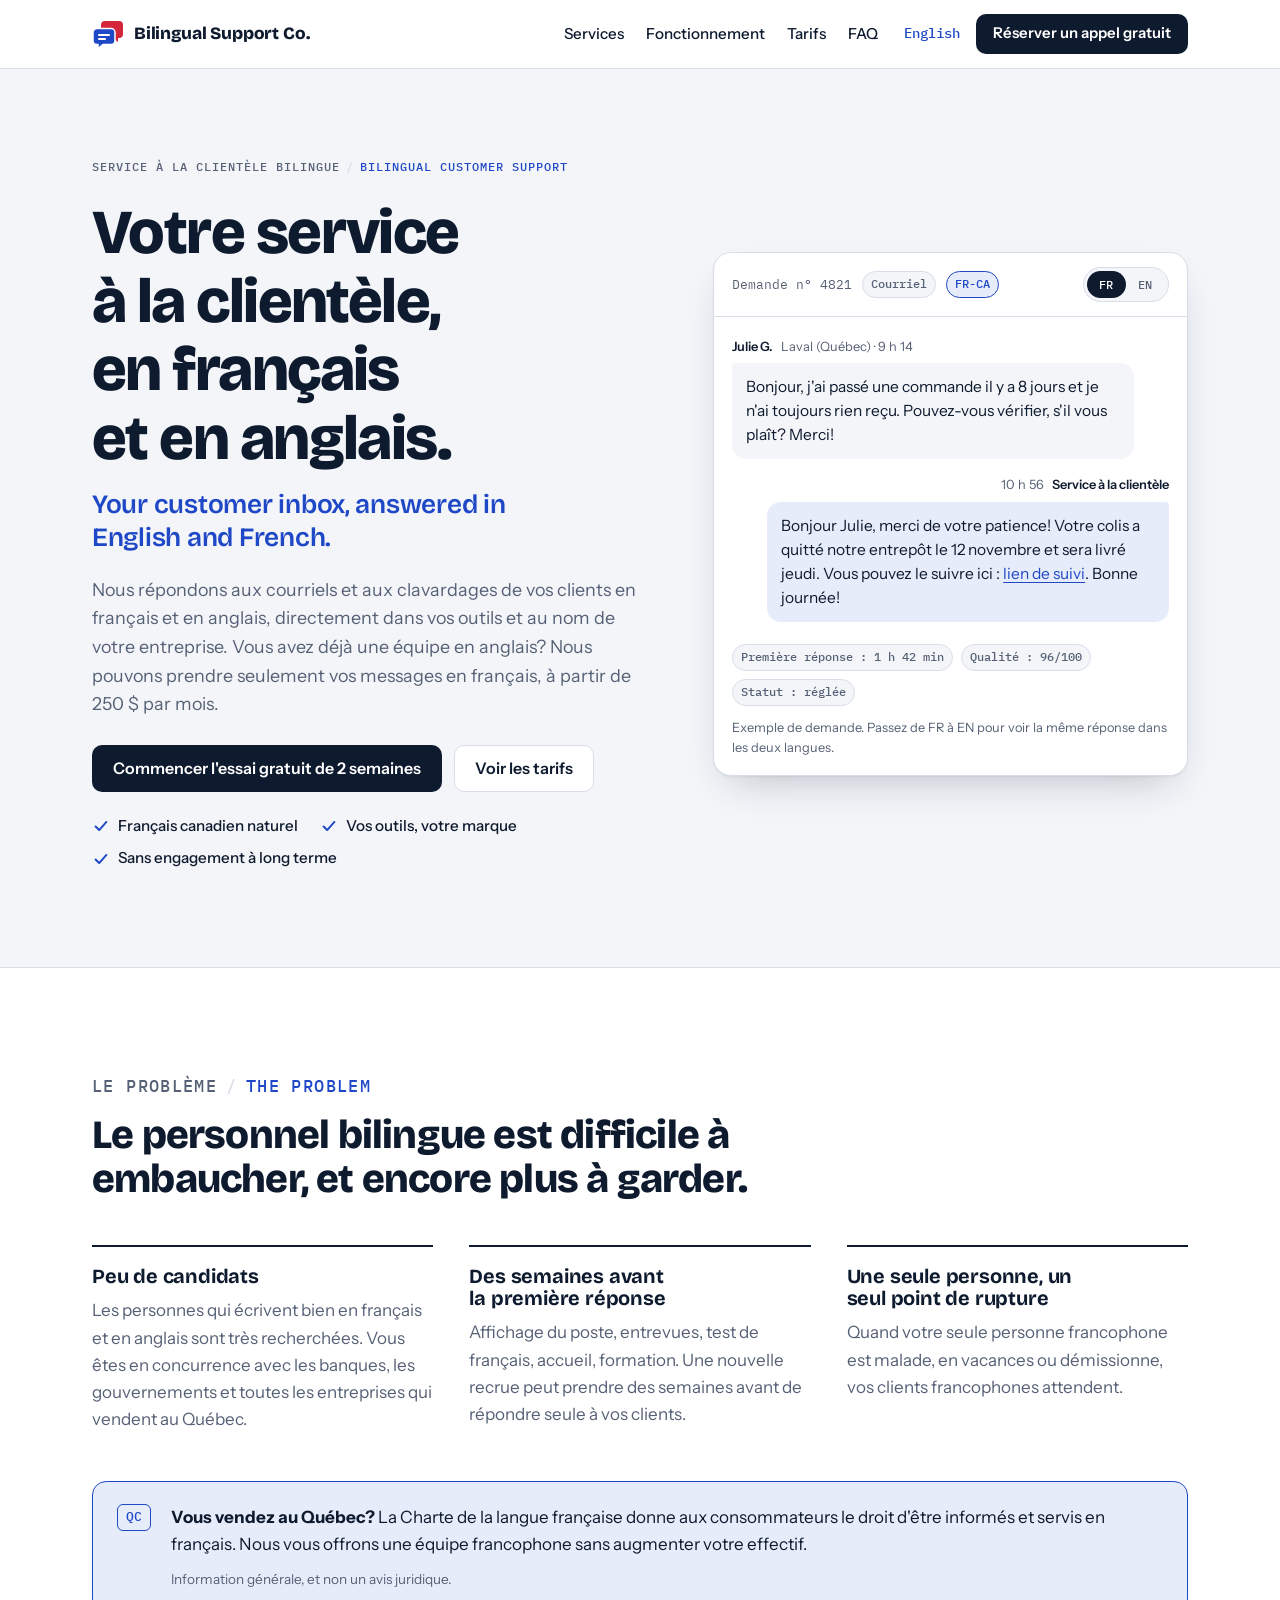
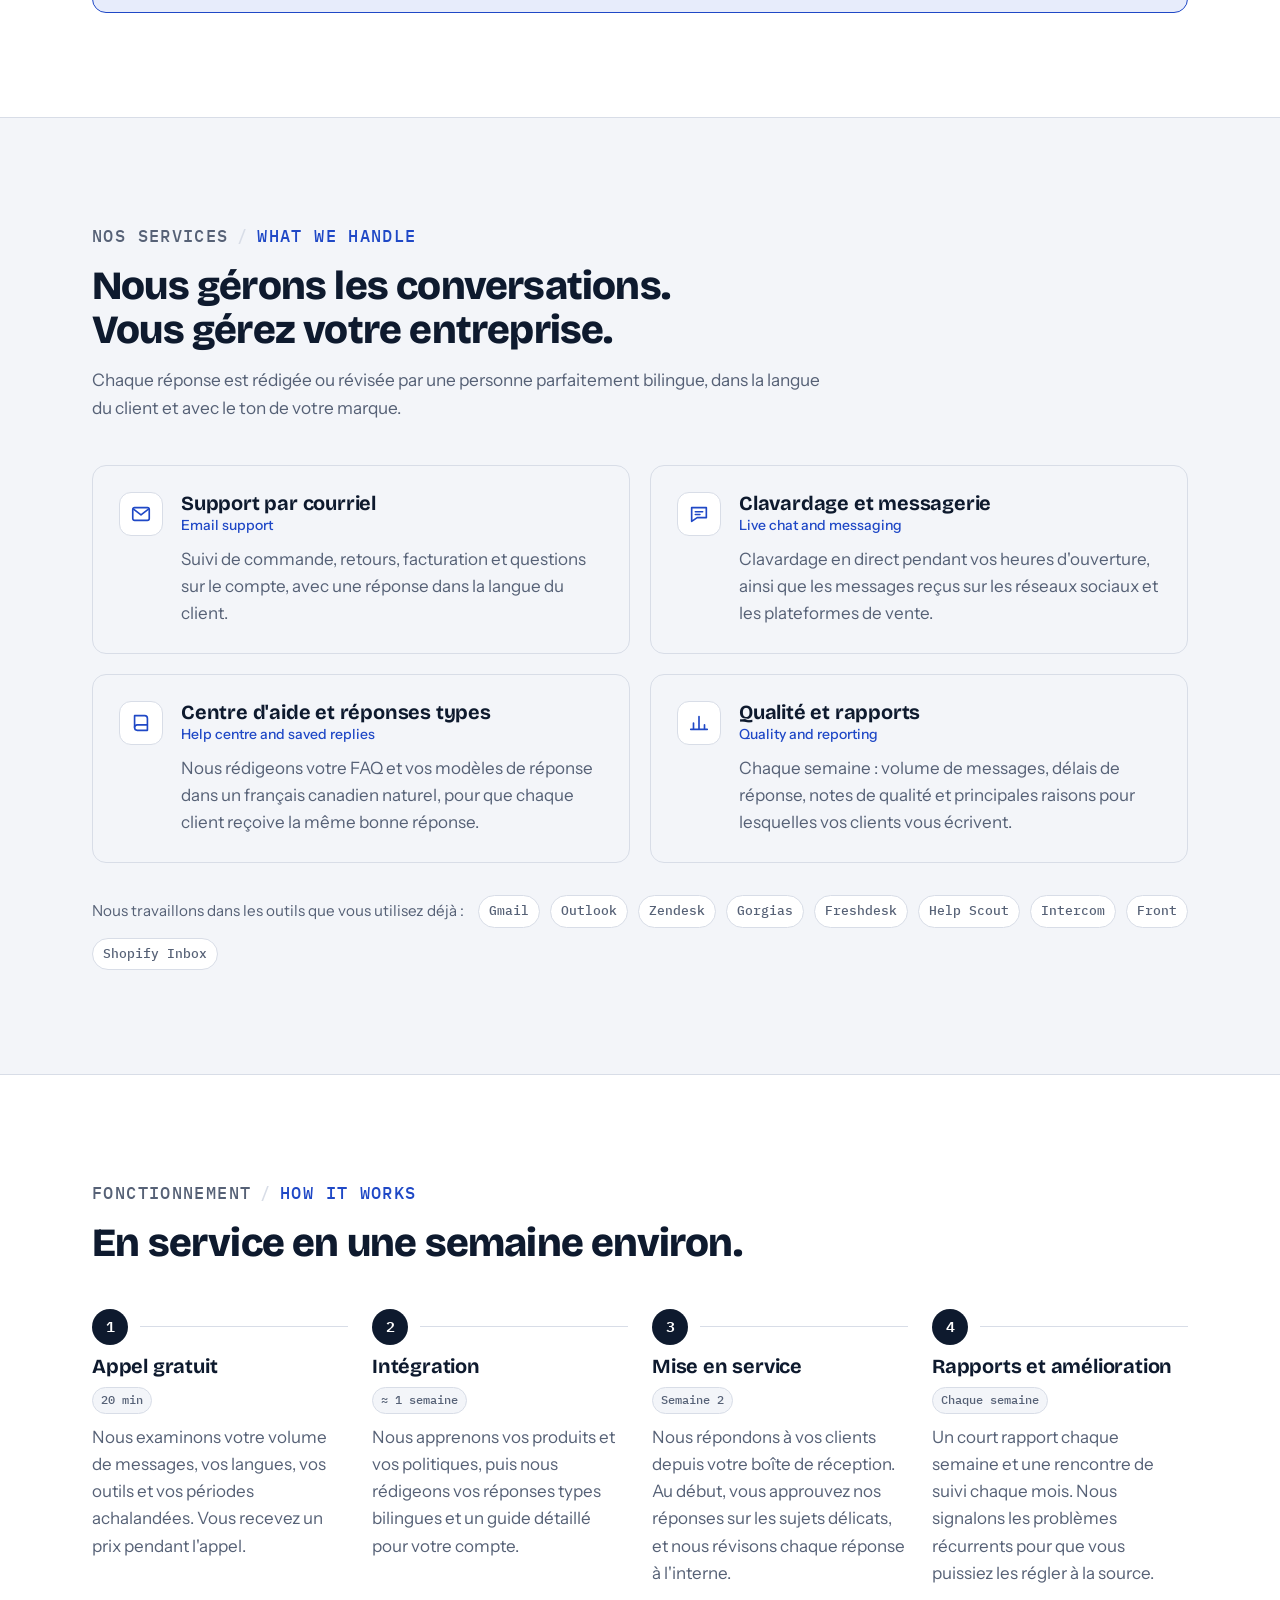
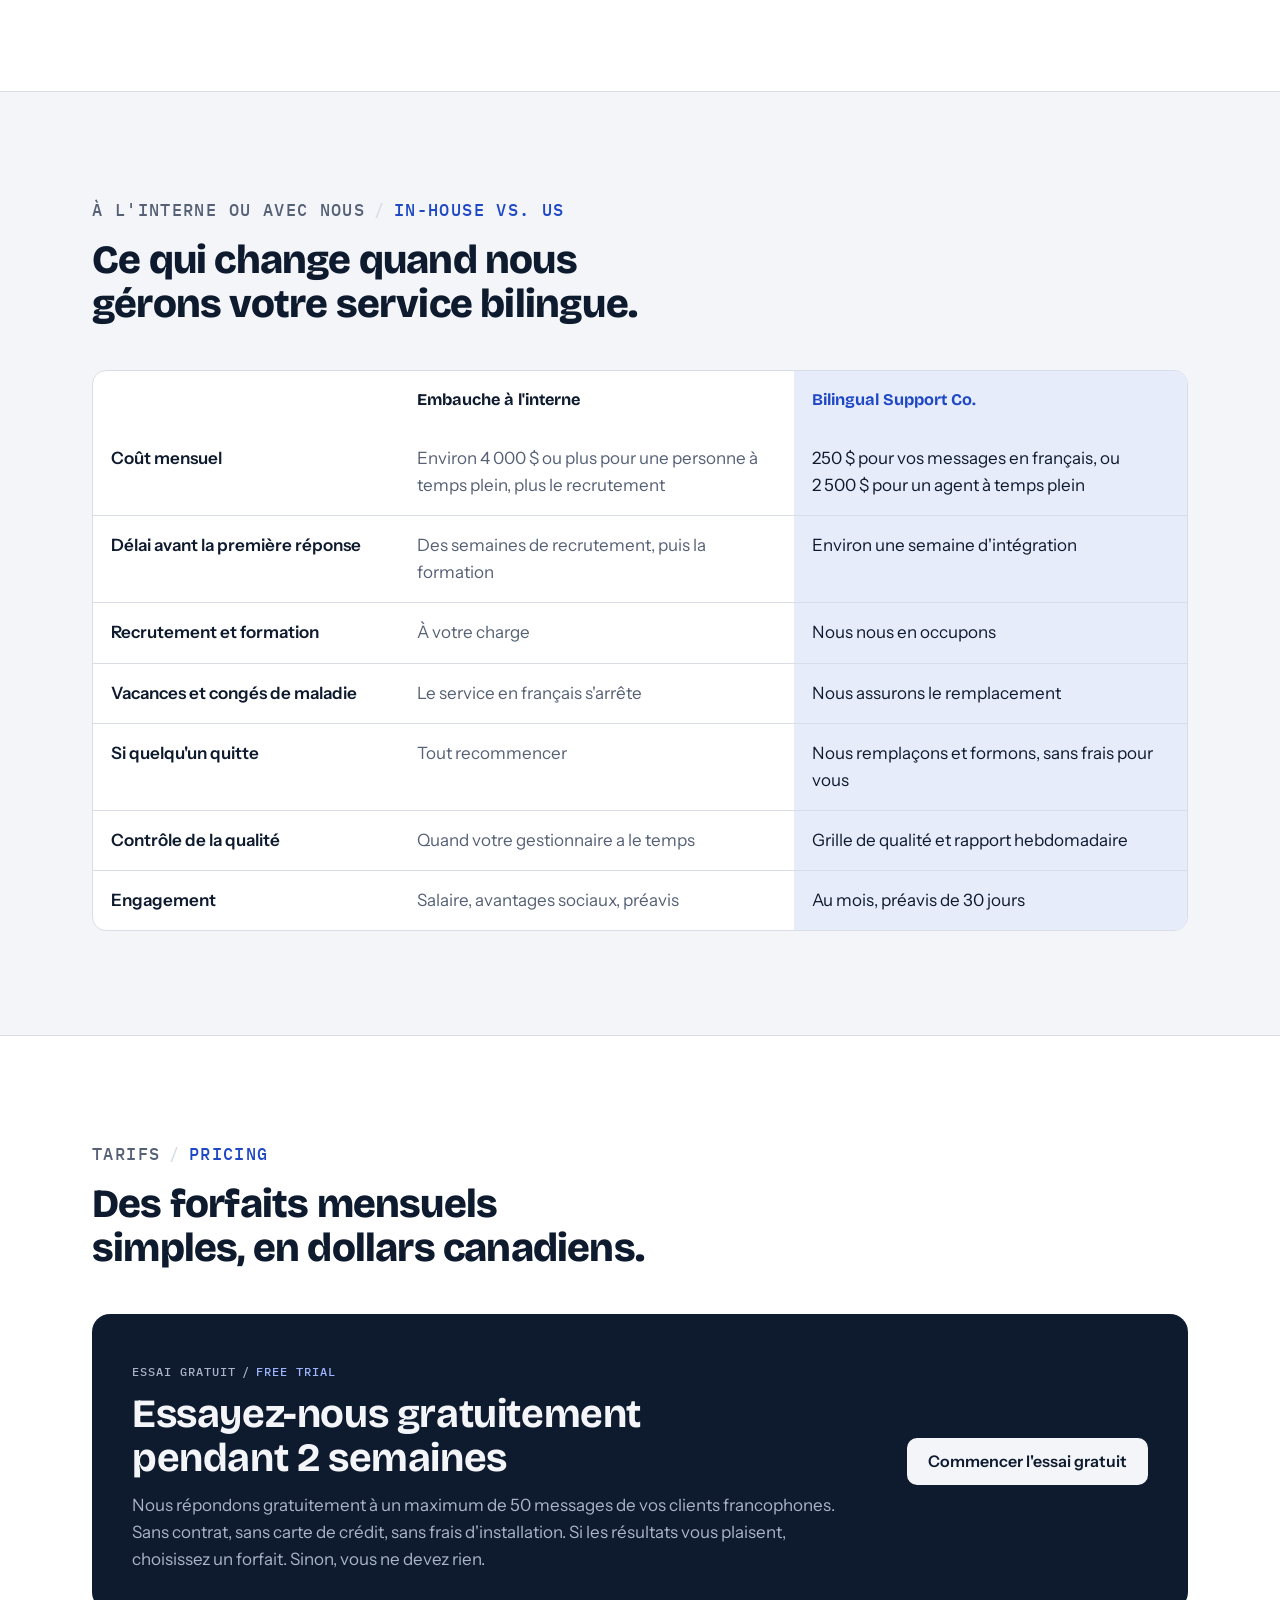
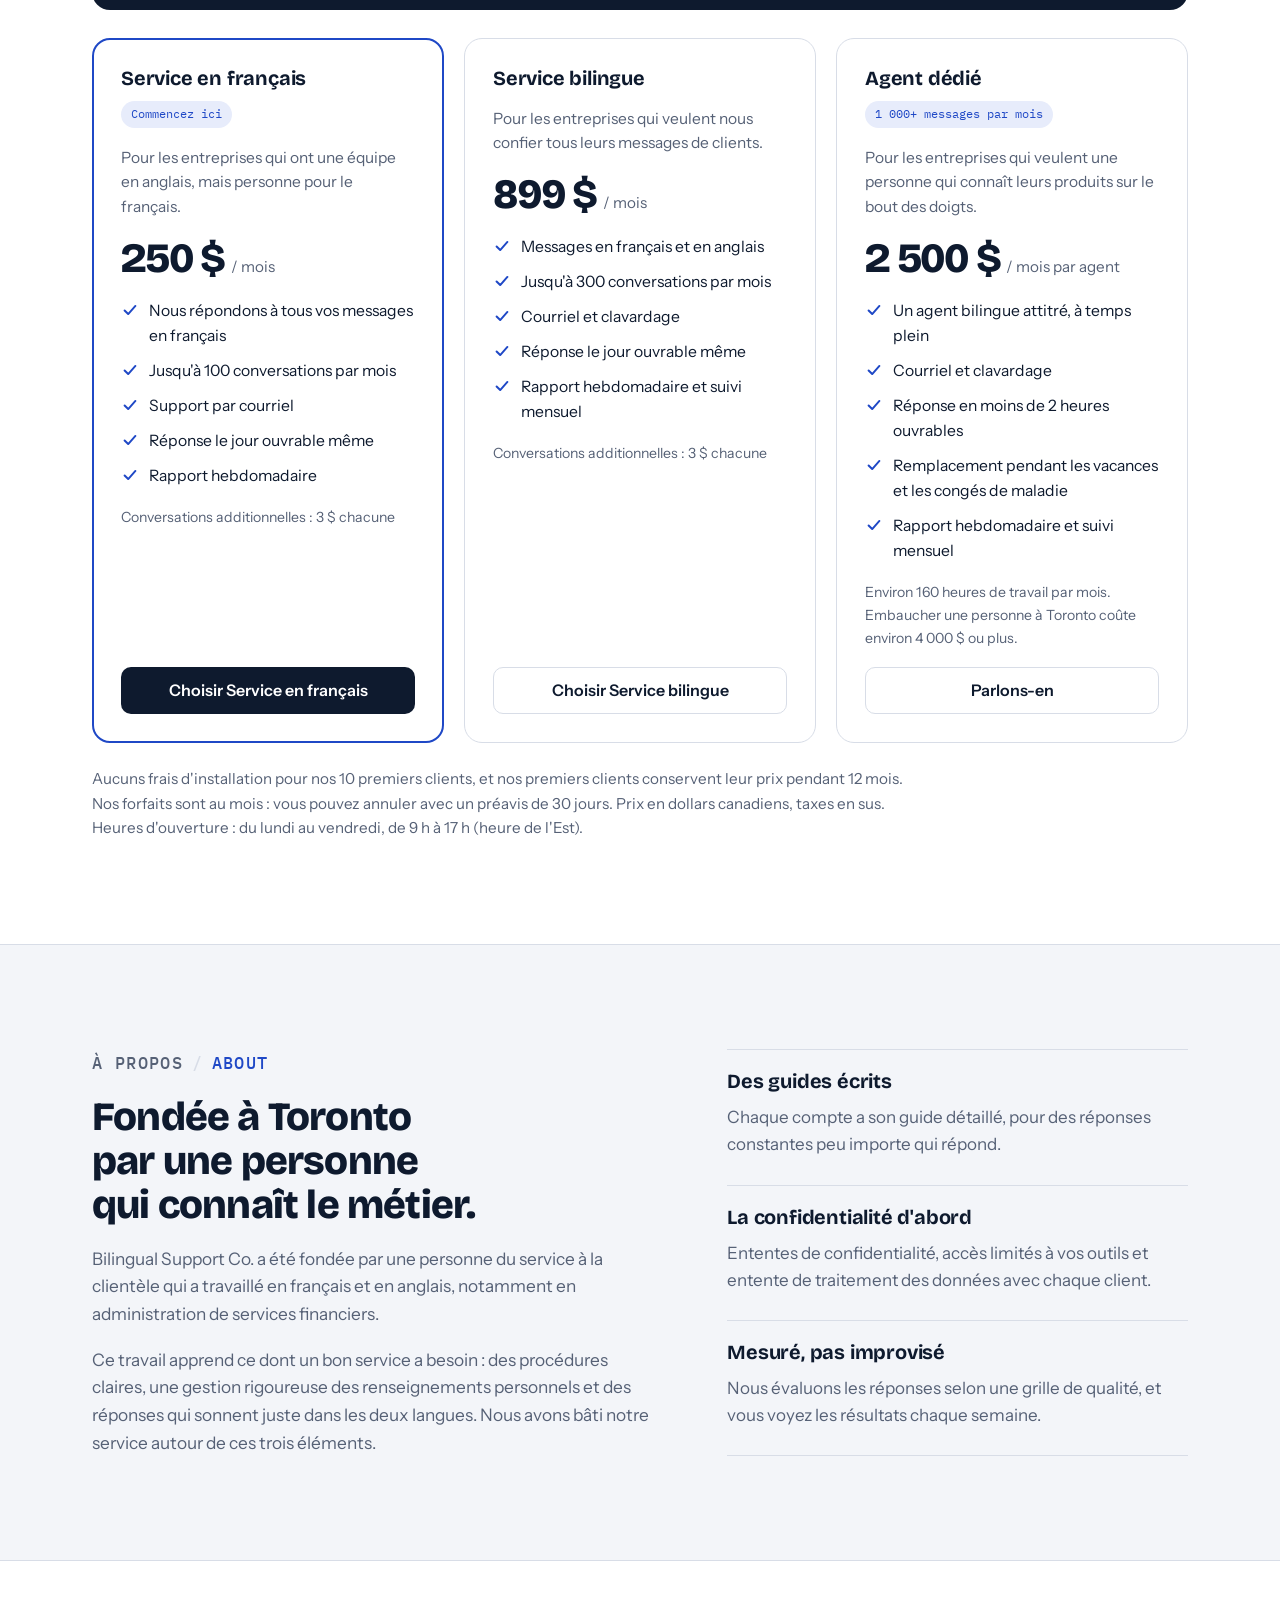
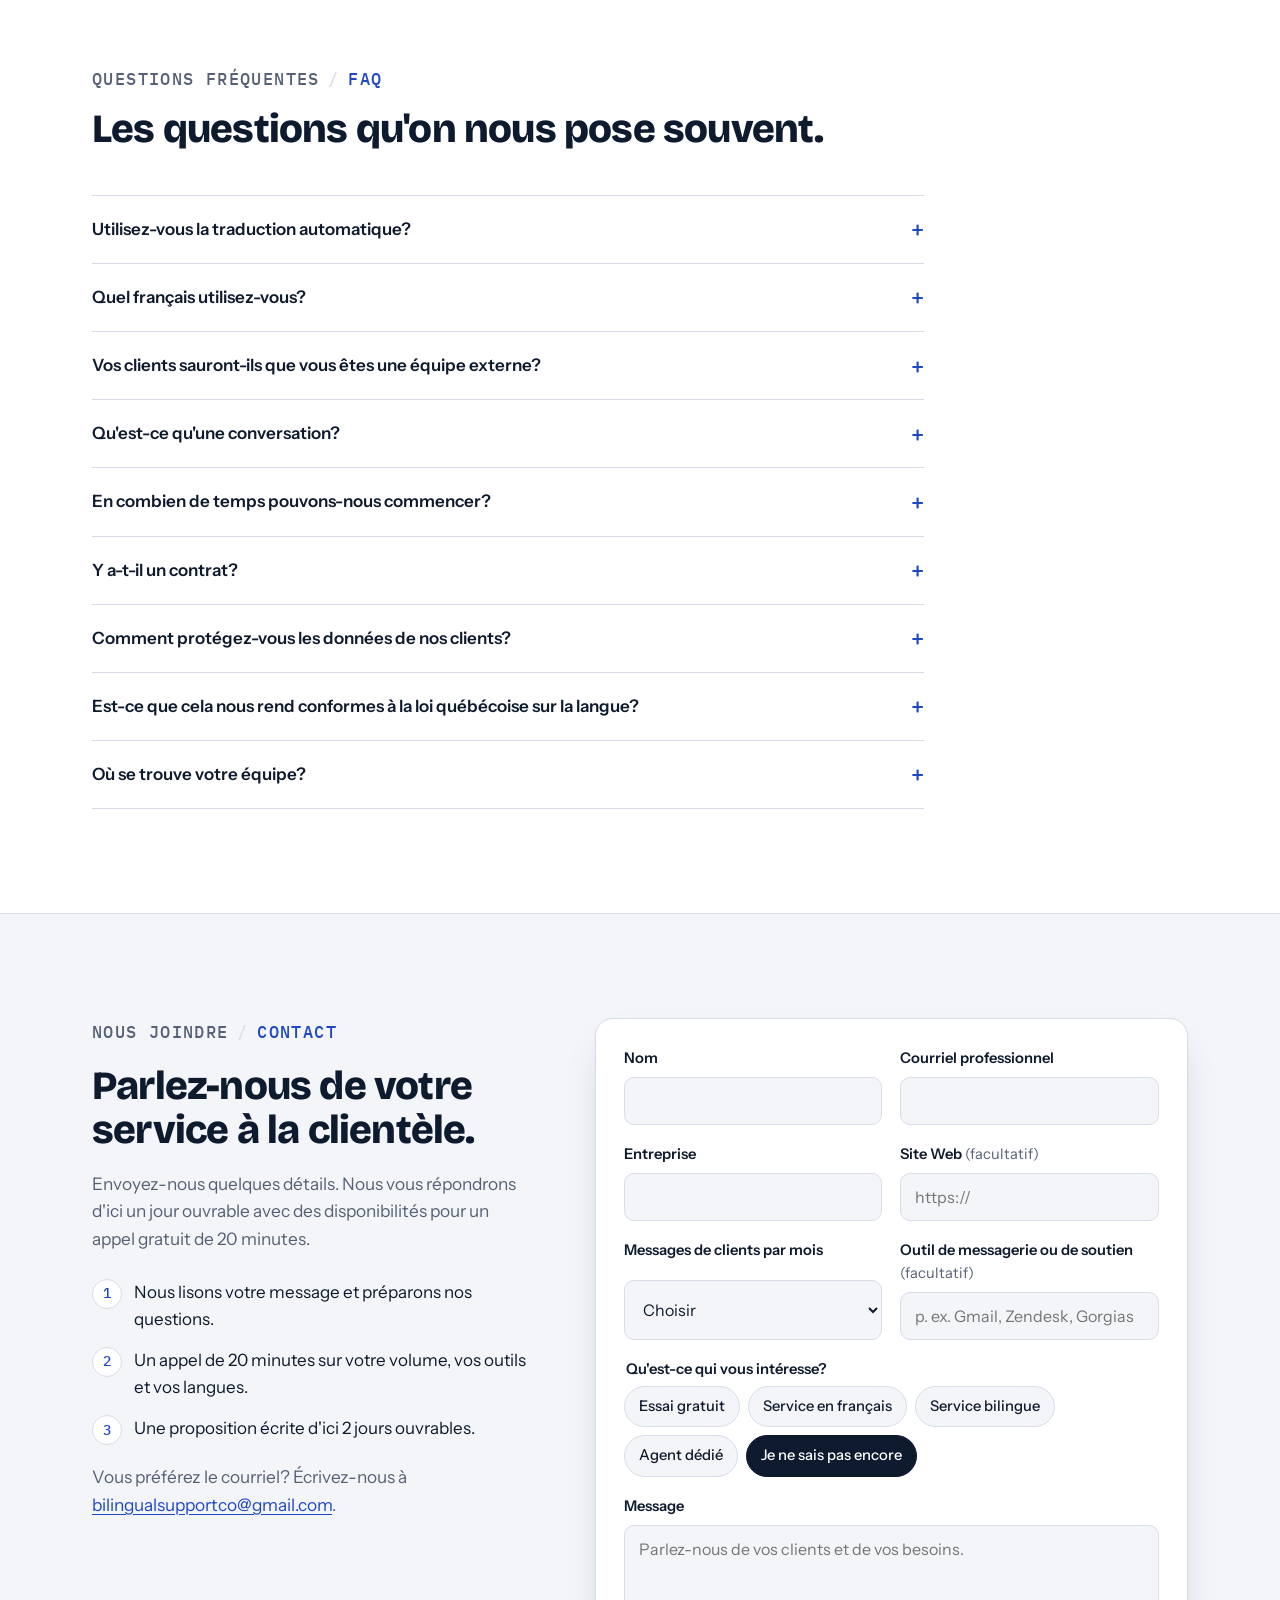
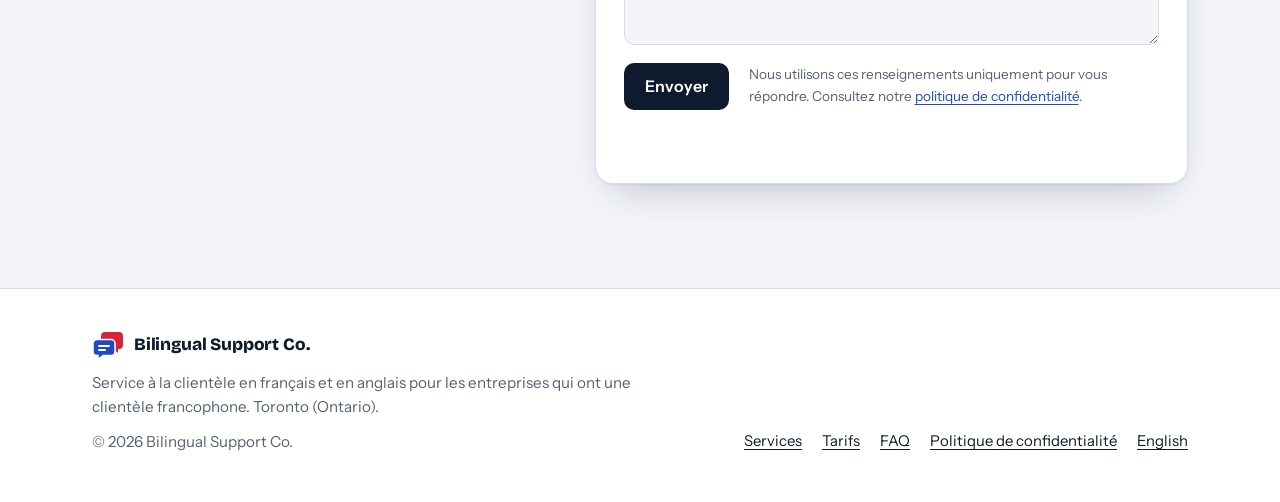
==== commit 54a8b7a4: "Lower French Desk to $250 a month Updated on both pages, the outreach email, the Instagram post and " ====
--- a/fr/index.html
+++ b/fr/index.html
@@ -49,7 +49,7 @@
         <p class="label"><span>Service à la clientèle bilingue</span><span class="alt" lang="en-CA">Bilingual customer support</span></p>
         <h1>Votre service à la clientèle, en français et en anglais.</h1>
         <p class="echo" lang="en-CA">Your customer inbox, answered in English and French.</p>
-        <p class="lede">Nous répondons aux courriels et aux clavardages de vos clients en français et en anglais, directement dans vos outils et au nom de votre entreprise. Vous avez déjà une équipe en anglais? Nous pouvons prendre seulement vos messages en français, à partir de 399&nbsp;$ par mois.</p>
+        <p class="lede">Nous répondons aux courriels et aux clavardages de vos clients en français et en anglais, directement dans vos outils et au nom de votre entreprise. Vous avez déjà une équipe en anglais? Nous pouvons prendre seulement vos messages en français, à partir de 250&nbsp;$ par mois.</p>
         <div class="cta-row">
           <a class="btn btn-primary" href="#contact" data-pick="trial">Commencer l'essai gratuit de 2 semaines</a>
           <a class="btn btn-secondary" href="#tarifs">Voir les tarifs</a>
@@ -220,7 +220,7 @@
             <tr><td></td><th scope="col">Embauche à l'interne</th><th scope="col" class="us">Bilingual Support Co.</th></tr>
           </thead>
           <tbody>
-            <tr><th scope="row">Coût mensuel</th><td>Environ 4&nbsp;000&nbsp;$ ou plus pour une personne à temps plein, plus le recrutement</td><td class="us">399&nbsp;$ pour vos messages en français, ou 2&nbsp;500&nbsp;$ pour un agent à temps plein</td></tr>
+            <tr><th scope="row">Coût mensuel</th><td>Environ 4&nbsp;000&nbsp;$ ou plus pour une personne à temps plein, plus le recrutement</td><td class="us">250&nbsp;$ pour vos messages en français, ou 2&nbsp;500&nbsp;$ pour un agent à temps plein</td></tr>
             <tr><th scope="row">Délai avant la première réponse</th><td>Des semaines de recrutement, puis la formation</td><td class="us">Environ une semaine d'intégration</td></tr>
             <tr><th scope="row">Recrutement et formation</th><td>À votre charge</td><td class="us">Nous nous en occupons</td></tr>
             <tr><th scope="row">Vacances et congés de maladie</th><td>Le service en français s'arrête</td><td class="us">Nous assurons le remplacement</td></tr>
@@ -254,7 +254,7 @@
         <article class="plan plan-featured">
           <div class="plan-name"><h3>Service en français</h3><span class="plan-tag">Commencez ici</span></div>
           <p class="plan-fit">Pour les entreprises qui ont une équipe en anglais, mais personne pour le français.</p>
-          <div class="price"><span class="amount">399&nbsp;$</span><span class="unit">/ mois</span></div>
+          <div class="price"><span class="amount">250&nbsp;$</span><span class="unit">/ mois</span></div>
           <ul>
             <li><svg viewBox="0 0 20 20" fill="none" stroke="currentColor" stroke-width="2.2" aria-hidden="true"><path d="M4 10.5l4 4 8-9" stroke-linecap="round" stroke-linejoin="round"/></svg><span>Nous répondons à tous vos messages en français</span></li>
             <li><svg viewBox="0 0 20 20" fill="none" stroke="currentColor" stroke-width="2.2" aria-hidden="true"><path d="M4 10.5l4 4 8-9" stroke-linecap="round" stroke-linejoin="round"/></svg><span>Jusqu'à 100 conversations par mois</span></li>
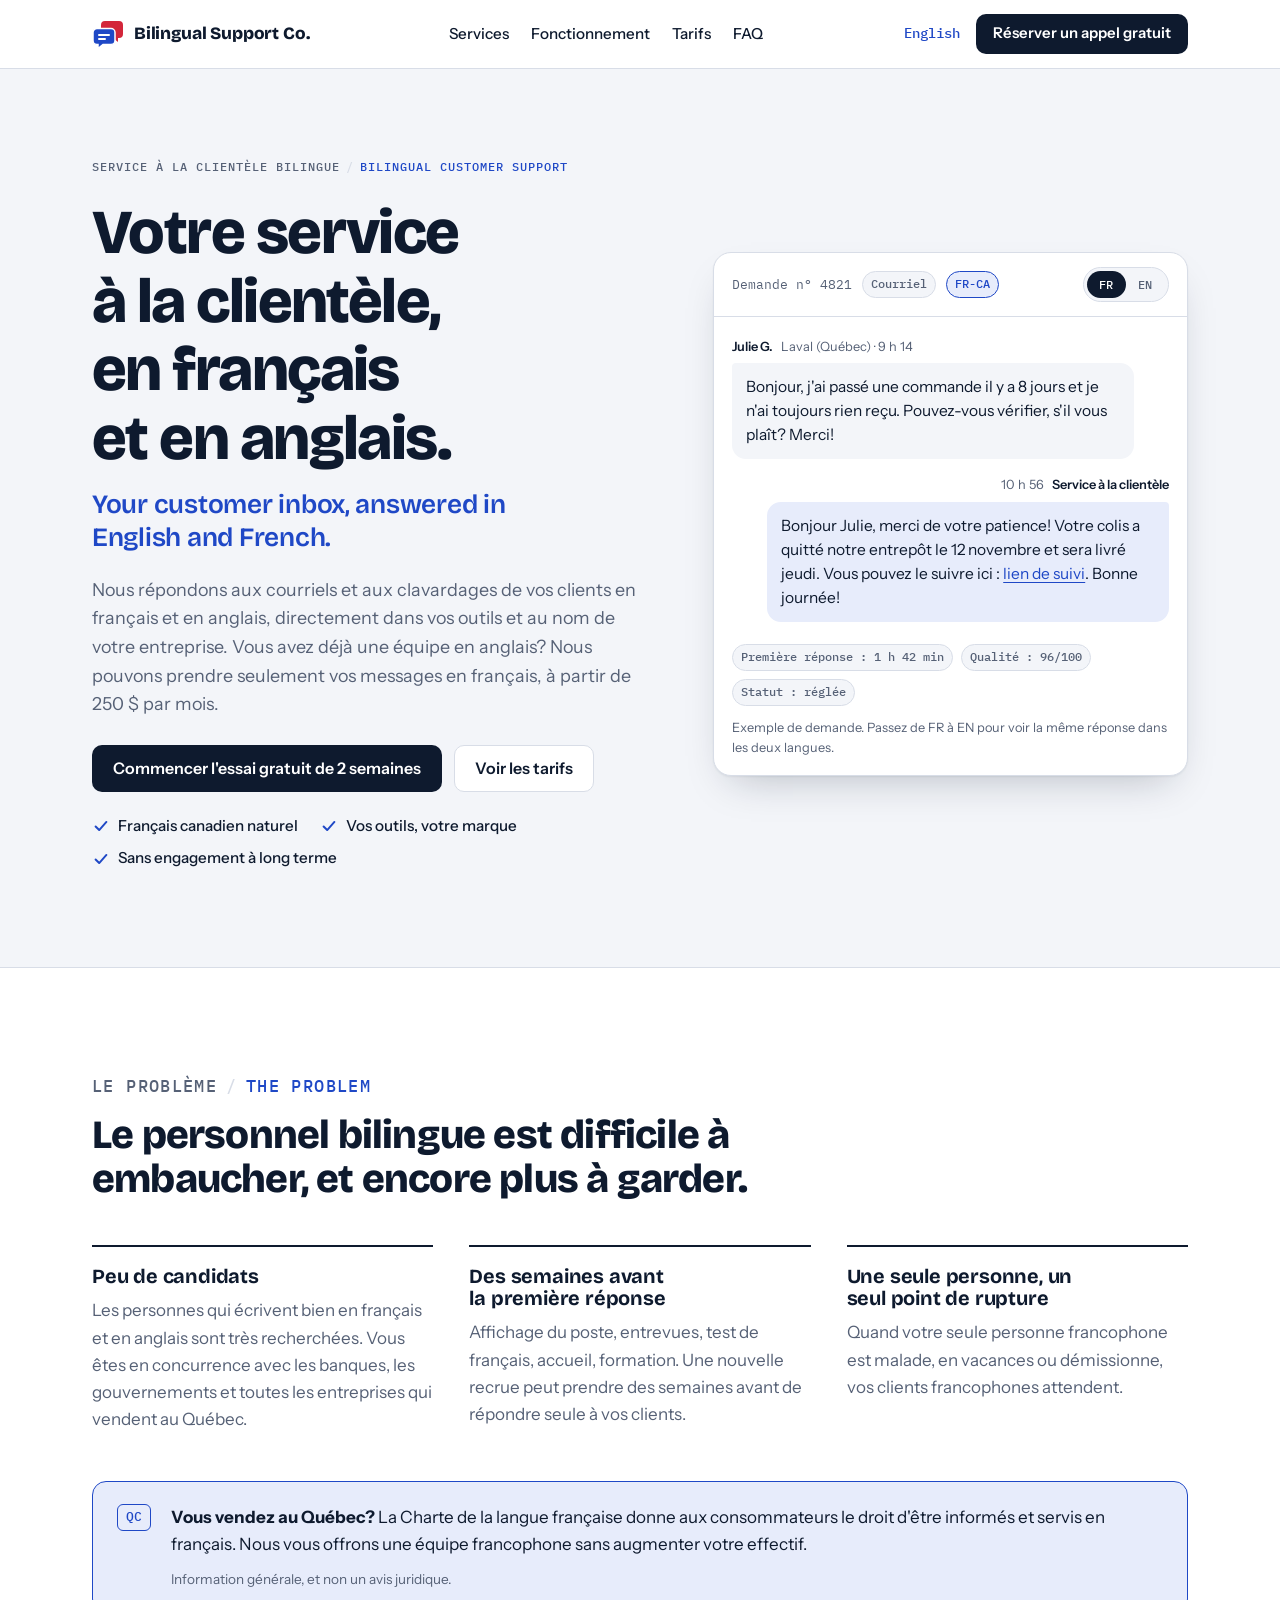
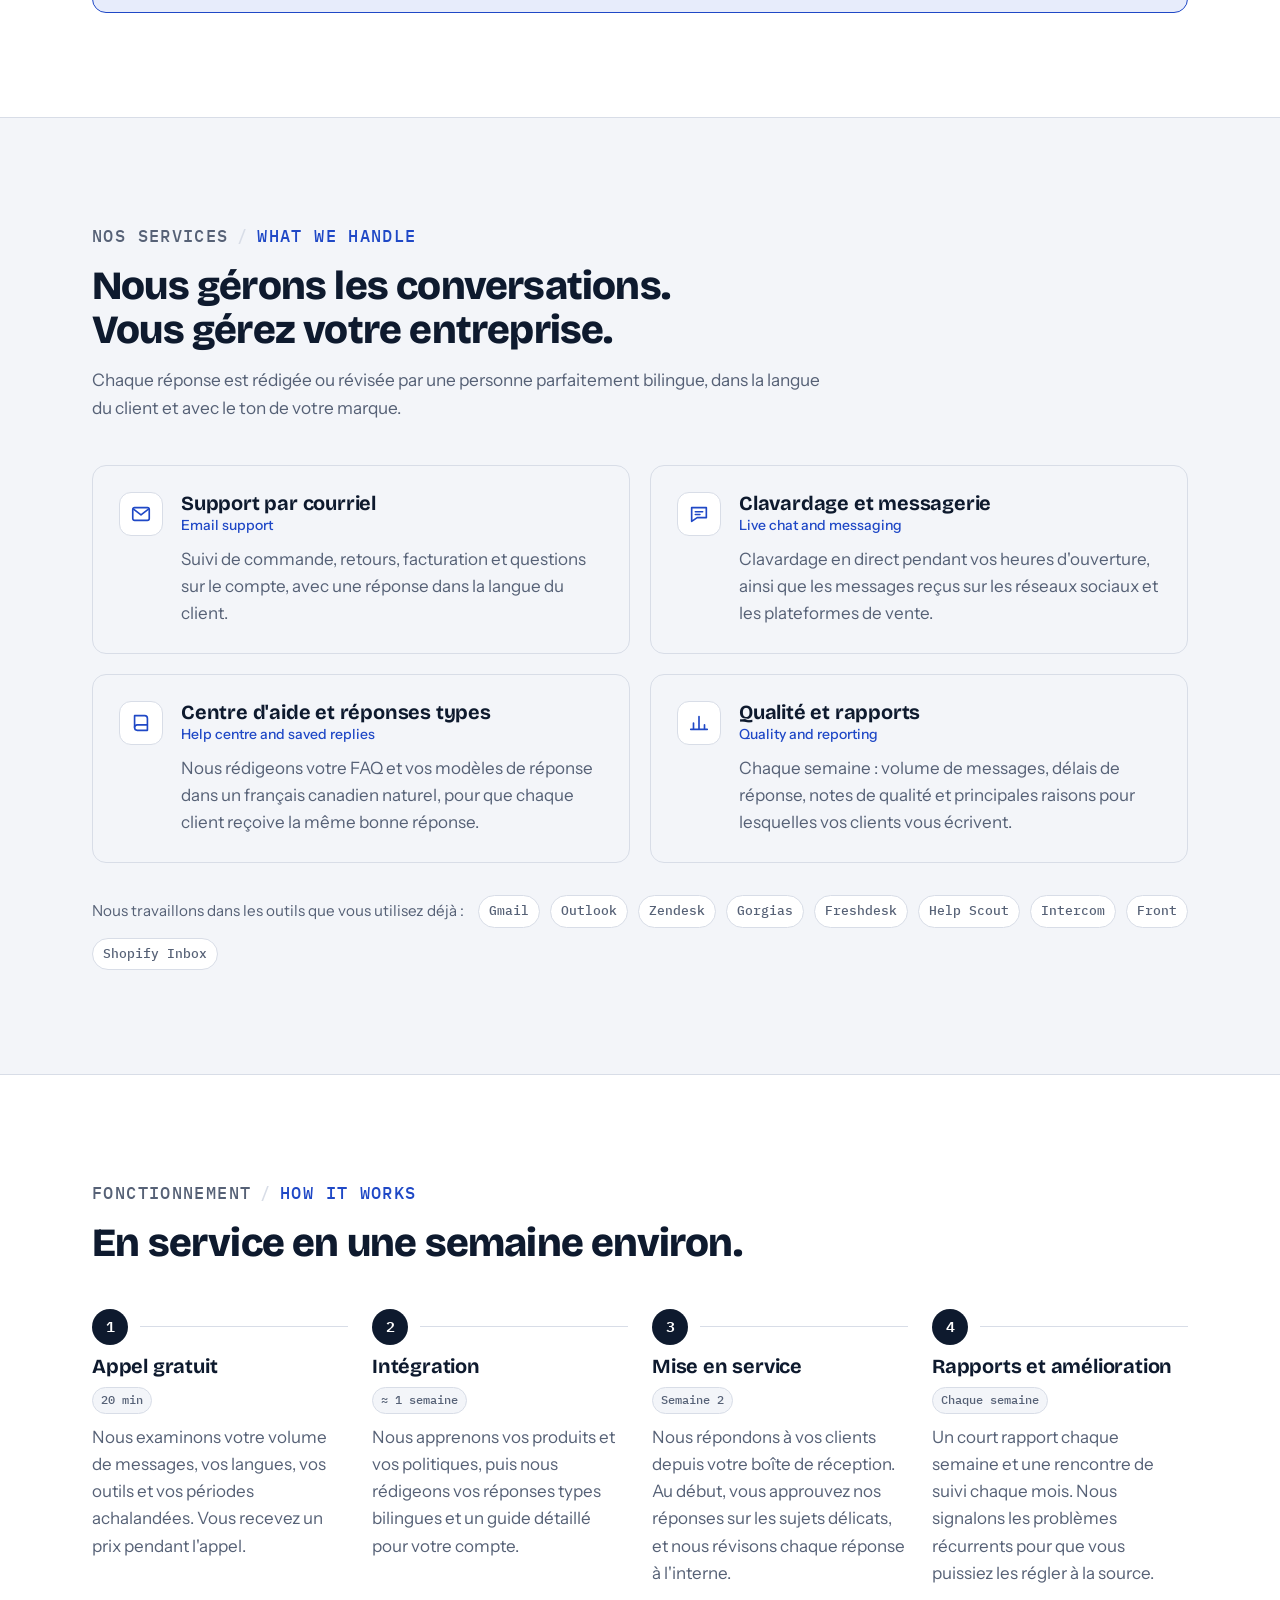
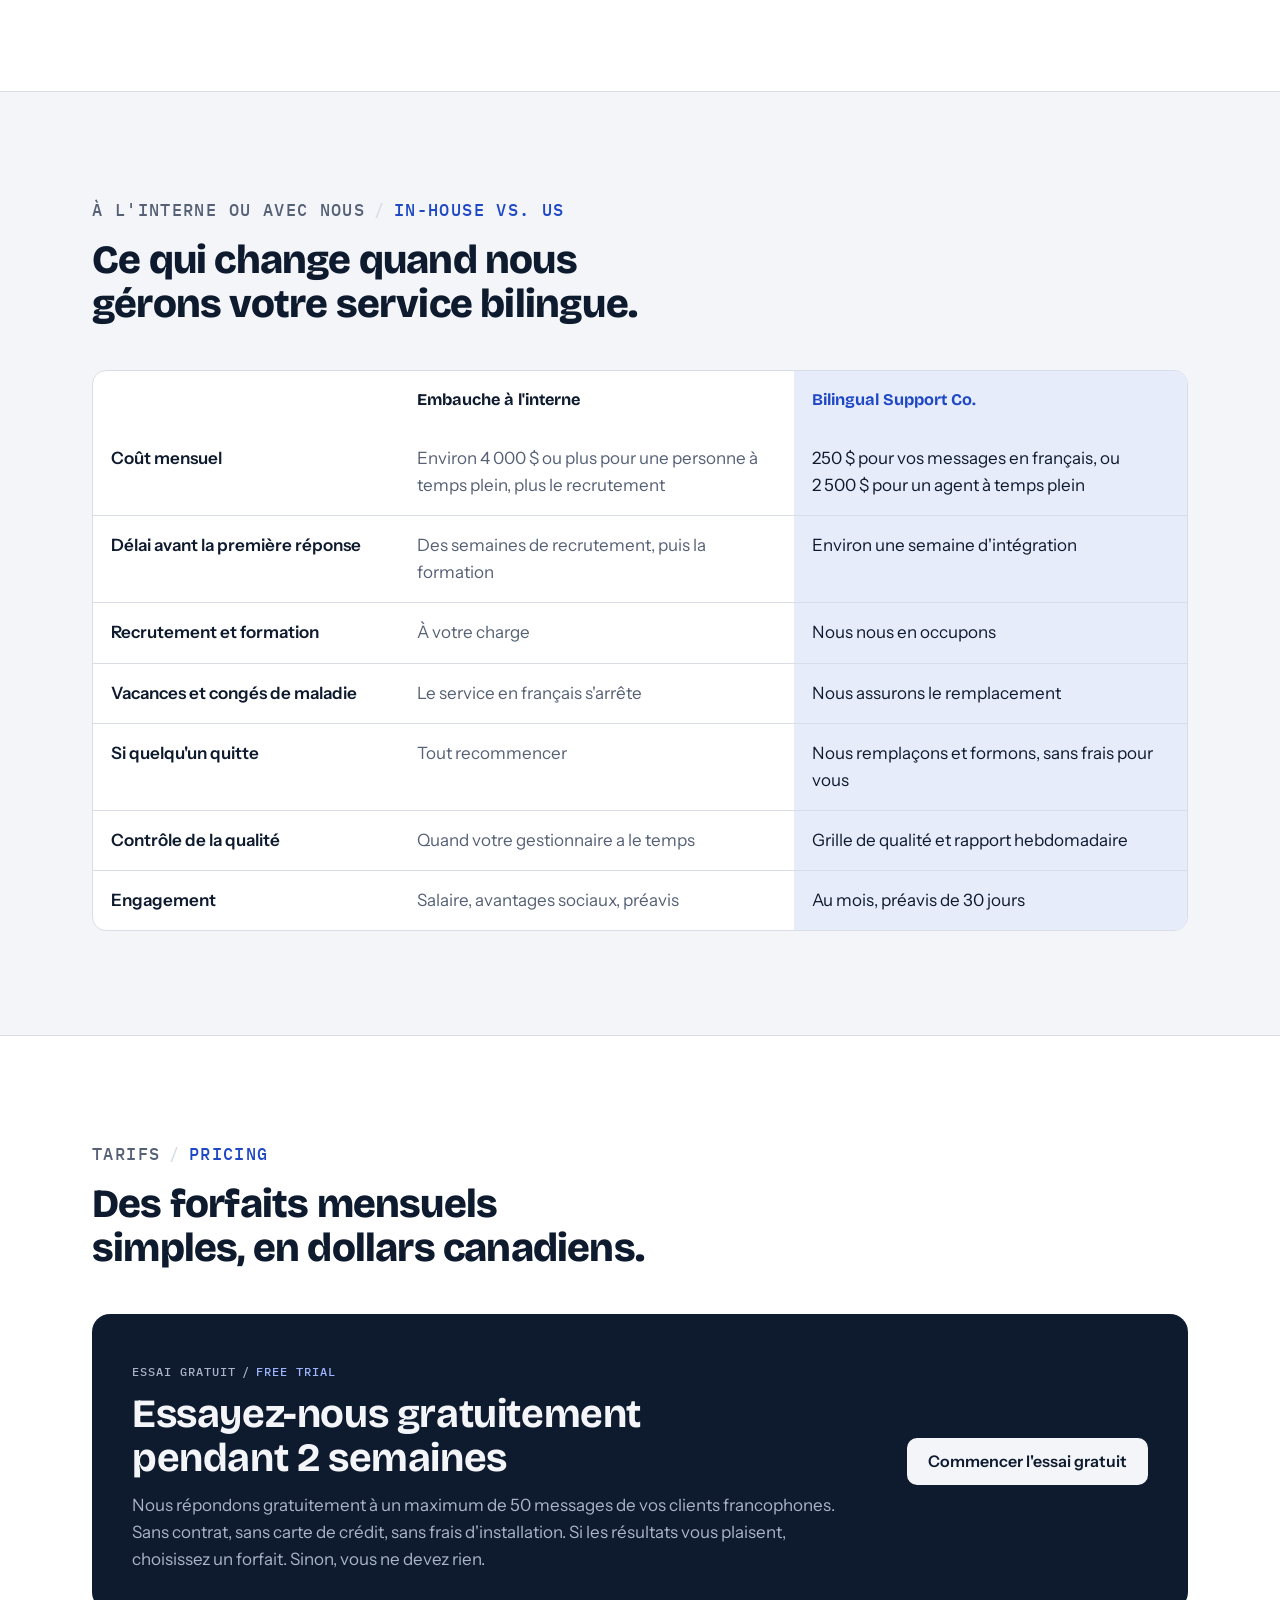
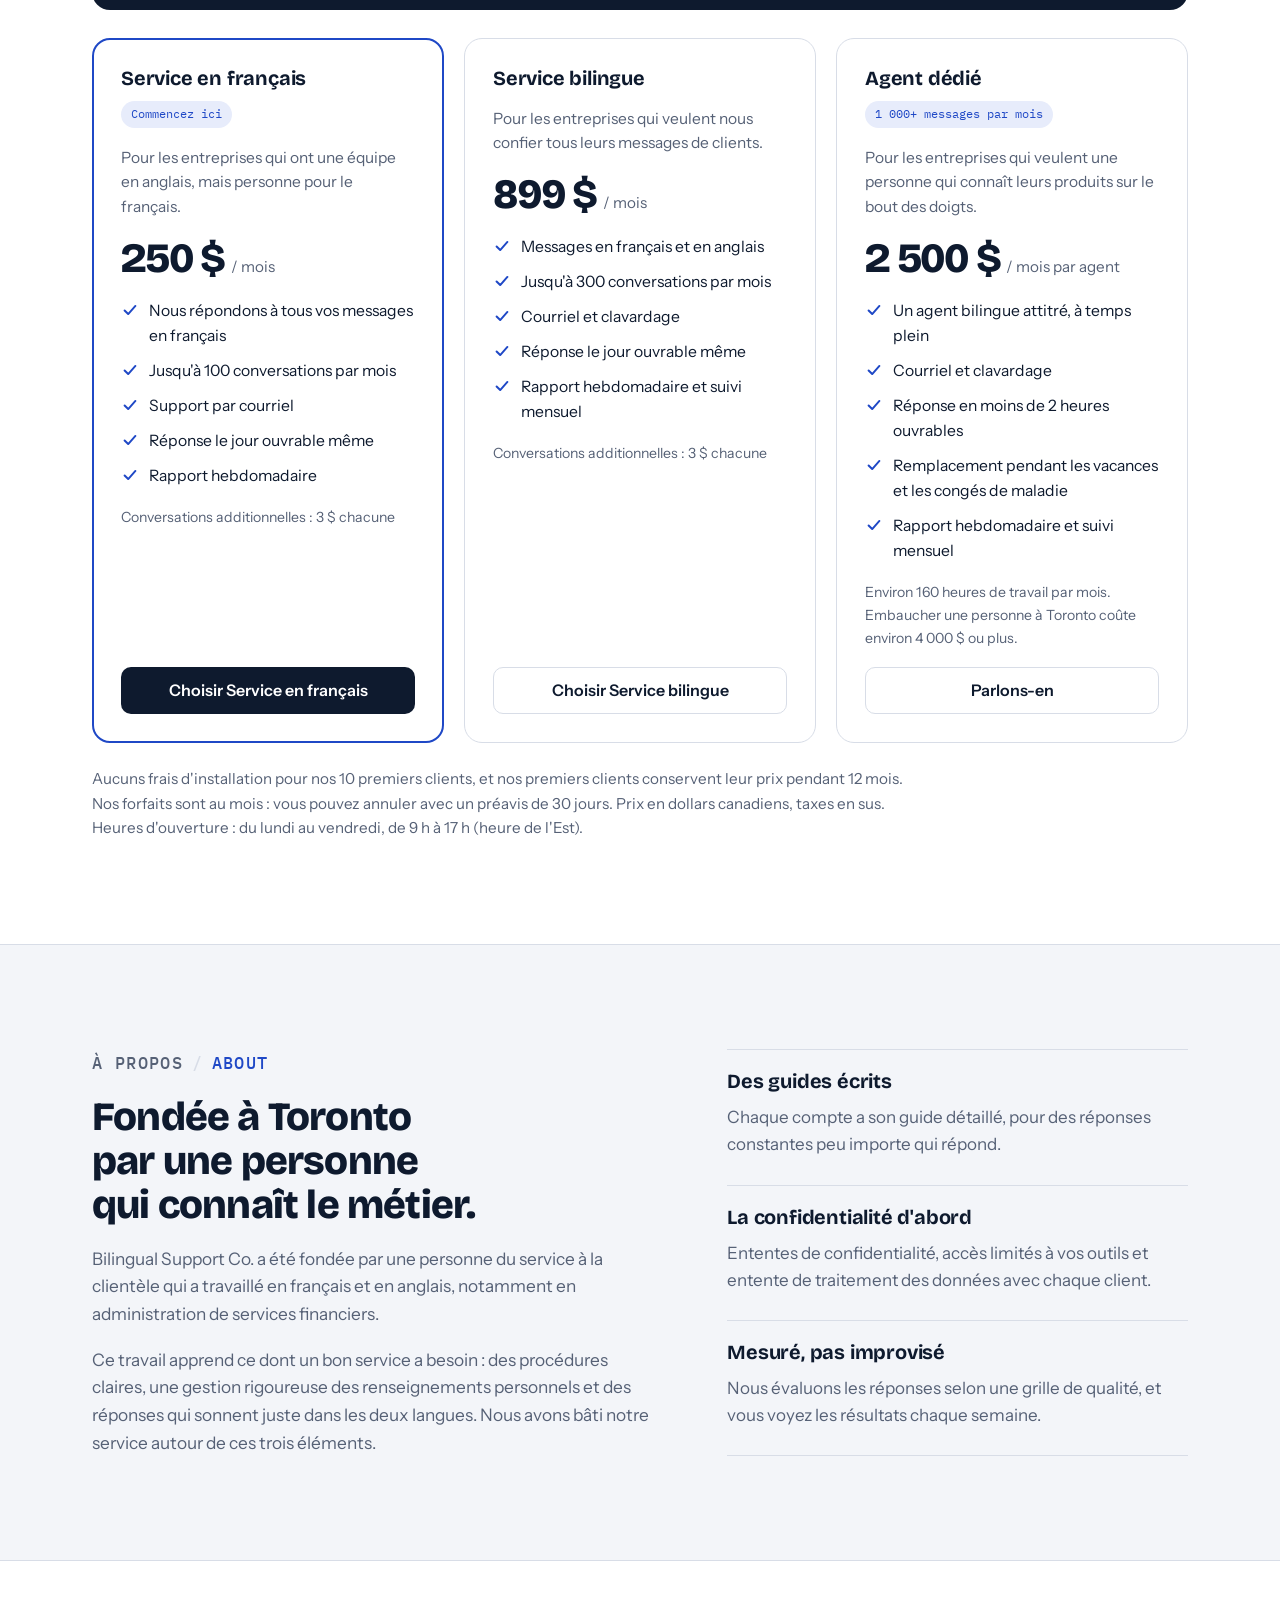
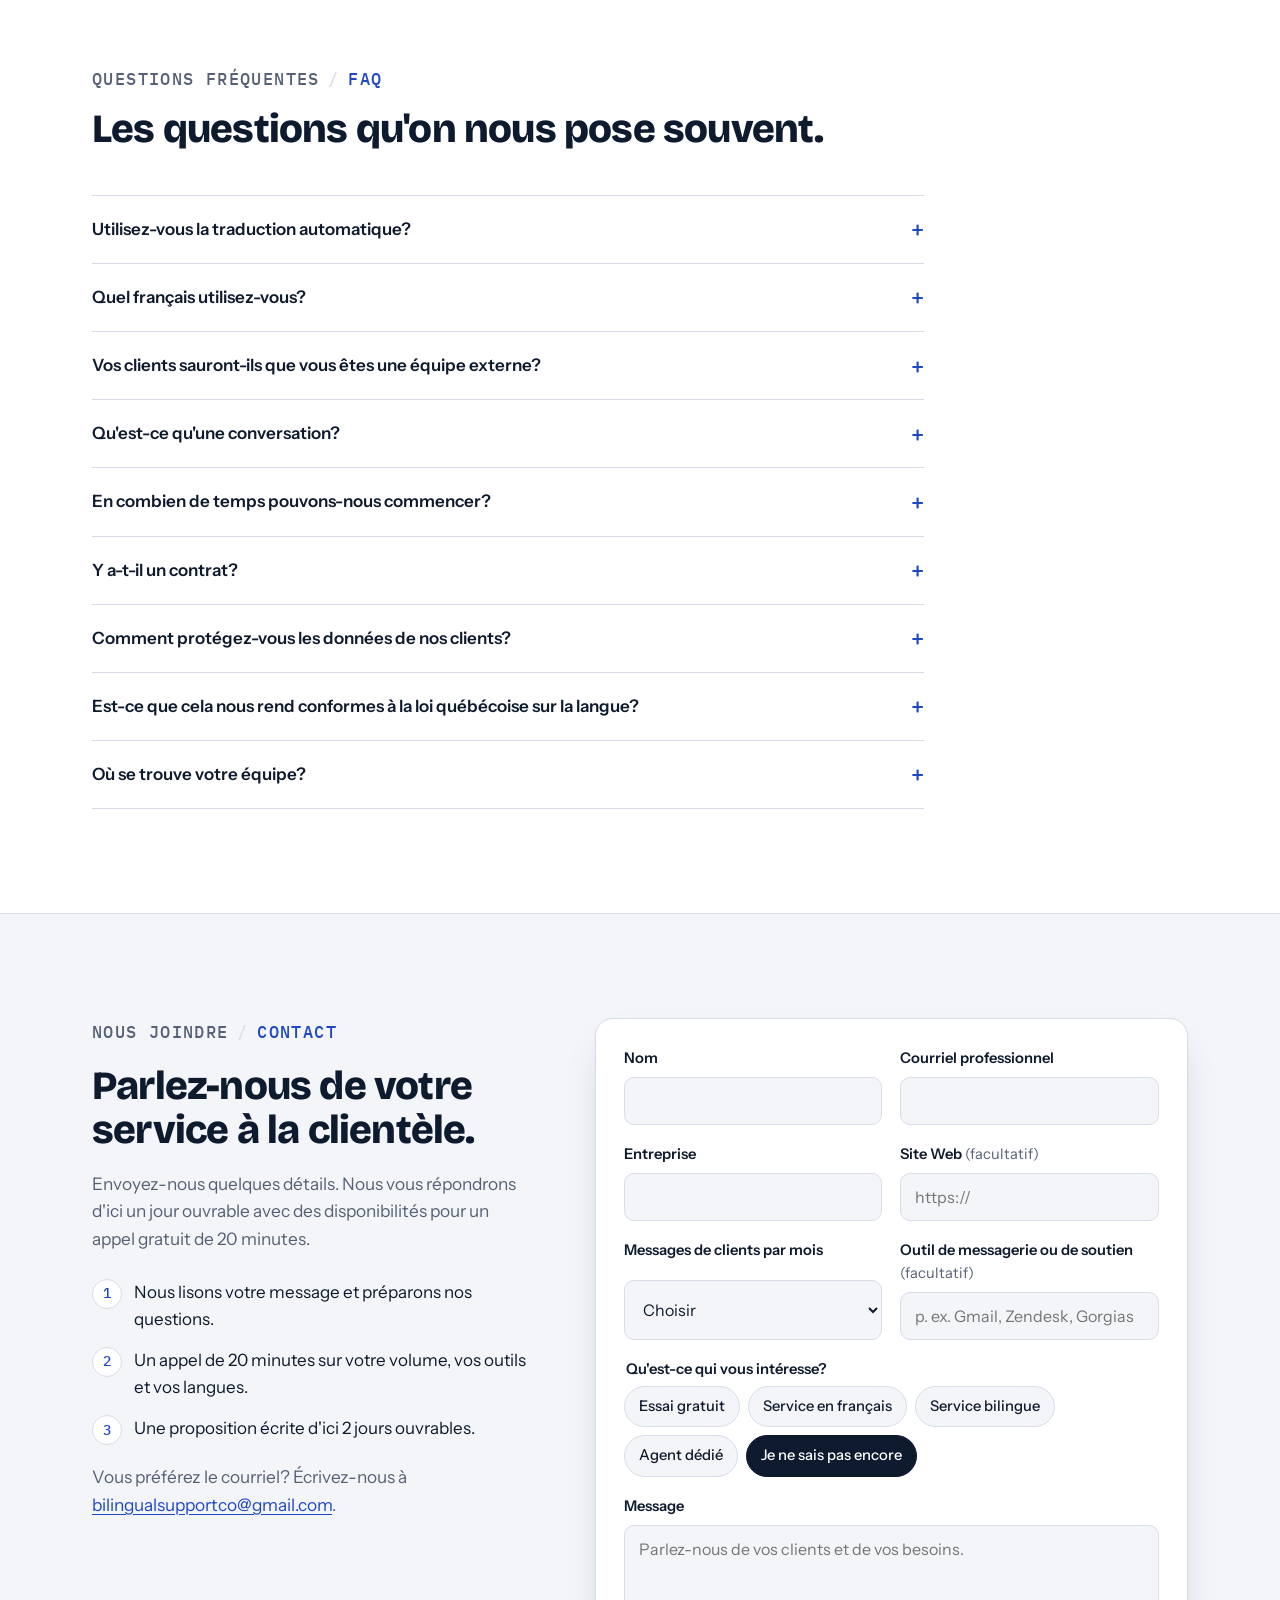
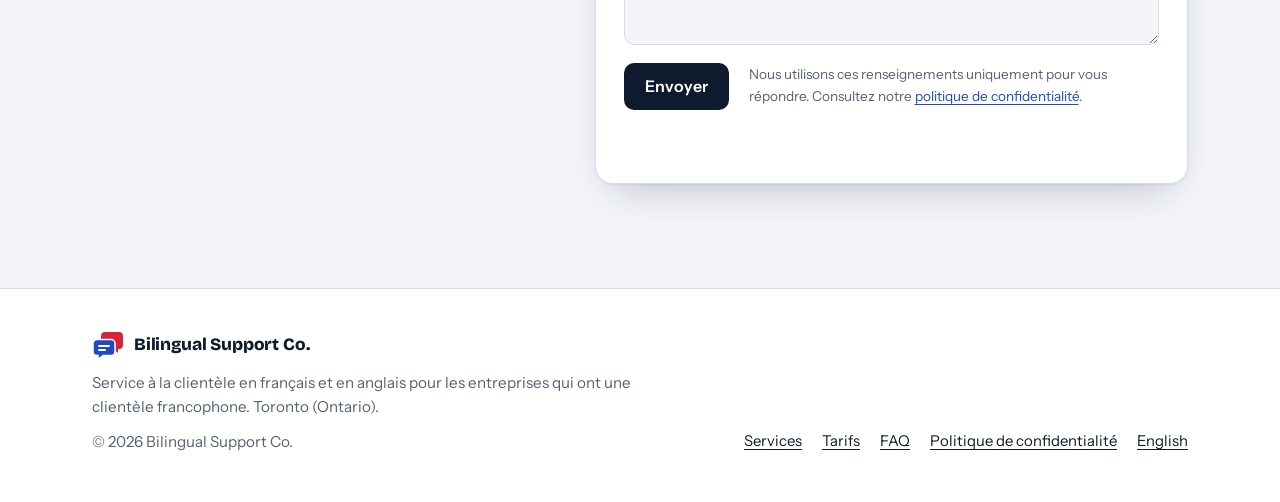
==== commit 2fcfa202: "Add two free guides, sitemap and search tags Guides: answering French customer emails without hiring" ====
--- a/fr/index.html
+++ b/fr/index.html
@@ -12,6 +12,9 @@
 <meta property="og:locale" content="fr_CA">
 <meta property="og:locale:alternate" content="en_CA">
 <meta name="theme-color" content="#0e1a2e">
+<link rel="canonical" href="https://salmaikhou0-source.github.io/Html-atlasflow/fr/index.html">
+<link rel="alternate" hreflang="en-CA" href="https://salmaikhou0-source.github.io/Html-atlasflow/">
+<link rel="alternate" hreflang="fr-CA" href="https://salmaikhou0-source.github.io/Html-atlasflow/fr/index.html">
 <link rel="icon" href="../assets/favicon.svg" type="image/svg+xml">
 <link rel="preconnect" href="https://fonts.googleapis.com">
 <link rel="preconnect" href="https://fonts.gstatic.com" crossorigin>
--- a/assets/styles.css
+++ b/assets/styles.css
@@ -653,3 +653,50 @@
 .legal p, .legal li { color: var(--muted); }
 .legal p + p { margin-top: 12px; }
 .legal ul { padding-left: 1.2em; display: grid; gap: 6px; margin: 10px 0 0; }
+
+/* Guides */
+.guide .wrap { max-width: 860px; }
+.guide h1 { font-size: var(--step-3); }
+.guide strong { color: var(--ink); }
+.guide .table-scroll { margin-top: 24px; }
+.guide .compare { min-width: 520px; }
+.template {
+  margin-top: 18px;
+  border: 1px solid var(--line);
+  border-radius: var(--radius);
+  background: var(--surface);
+  overflow: hidden;
+}
+.template p { margin: 0; }
+.template .template-name {
+  font-family: var(--font-mono);
+  font-size: 0.82rem;
+  letter-spacing: 0.04em;
+  color: var(--blue);
+  padding: 12px 18px;
+  border-bottom: 1px solid var(--line);
+  background: var(--paper);
+}
+.template .template-fr { color: var(--ink); padding: 16px 18px; line-height: 1.6; }
+.template .template-en { font-size: 0.92rem; padding: 0 18px 16px; }
+.guide-cta {
+  margin-top: 48px;
+  padding: 28px;
+  border-radius: 18px;
+  background: var(--band);
+  color: var(--band-fg);
+  display: grid;
+  gap: 12px;
+  justify-items: start;
+}
+.guide-cta h2 { margin: 0; color: var(--band-fg); }
+.legal .guide-cta p { color: var(--band-muted); margin: 0; }
+.guide-cta .btn { background: var(--band-fg); color: var(--band); }
+.guide-cta .btn:hover { background: var(--band-accent); }
+.guides-list { display: grid; gap: 16px; }
+@media (min-width: 760px) { .guides-list { grid-template-columns: repeat(2, minmax(0, 1fr)); } }
+.guide-card { display: grid; gap: 8px; padding: 24px; border: 1px solid var(--line); border-radius: var(--radius); background: var(--paper); color: var(--ink); text-decoration: none; }
+.guide-card:hover { border-color: var(--blue); }
+.guide-card p { color: var(--muted); }
+.guide-card .more { color: var(--blue); font-weight: 600; font-size: 0.95rem; }
+.site-header .header-actions { margin-left: auto; }
